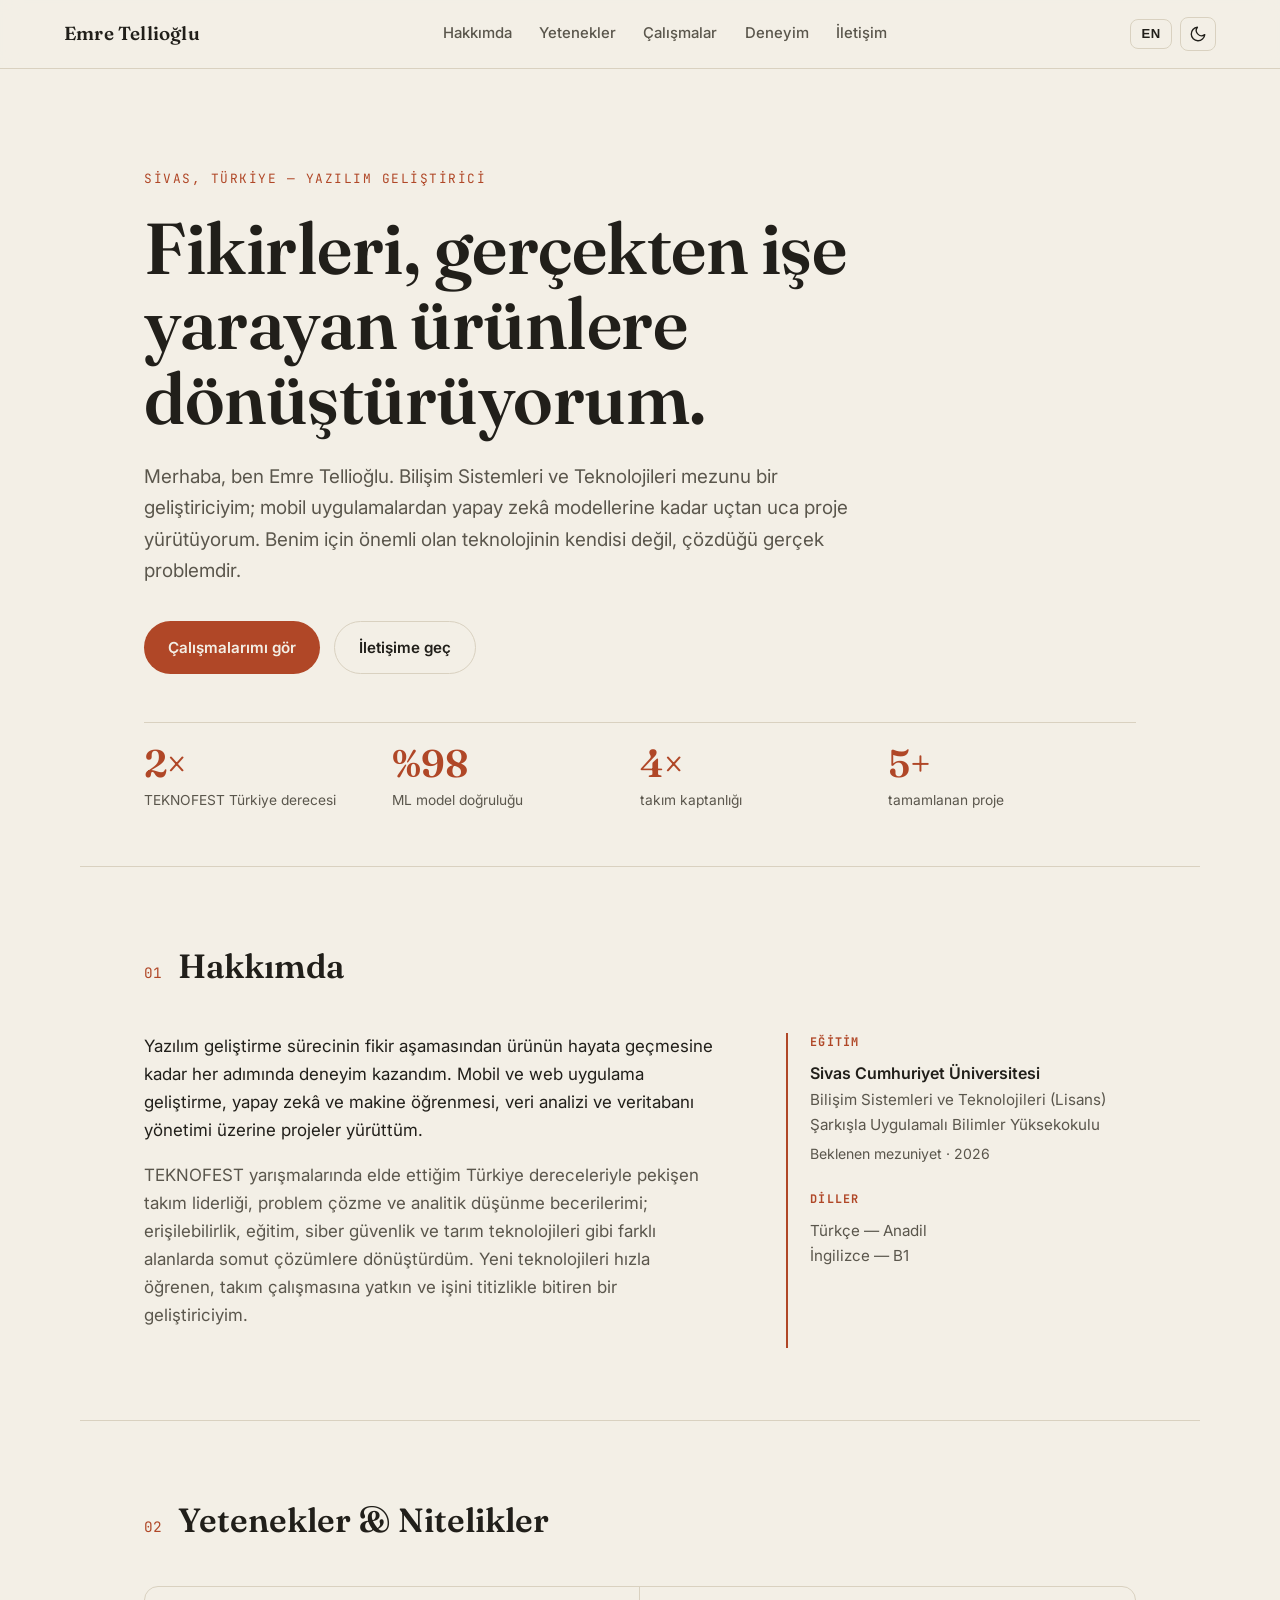
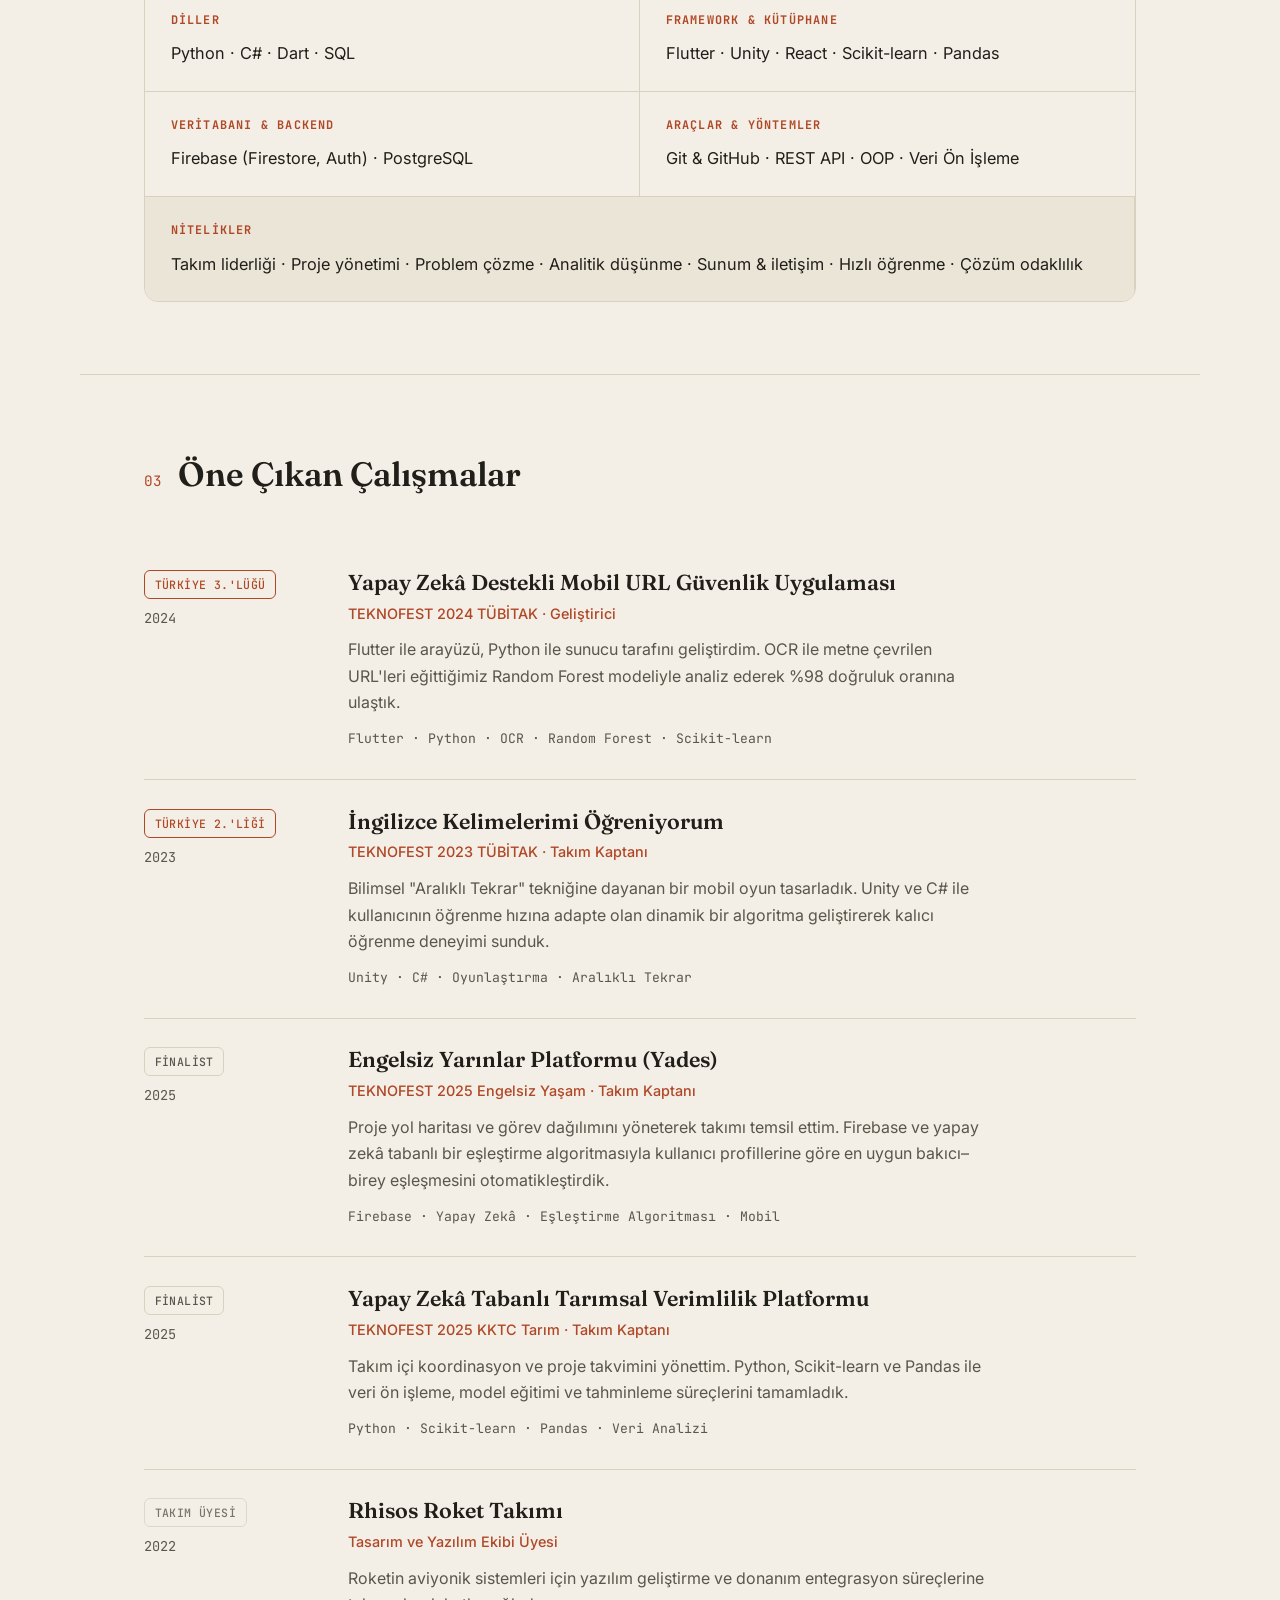
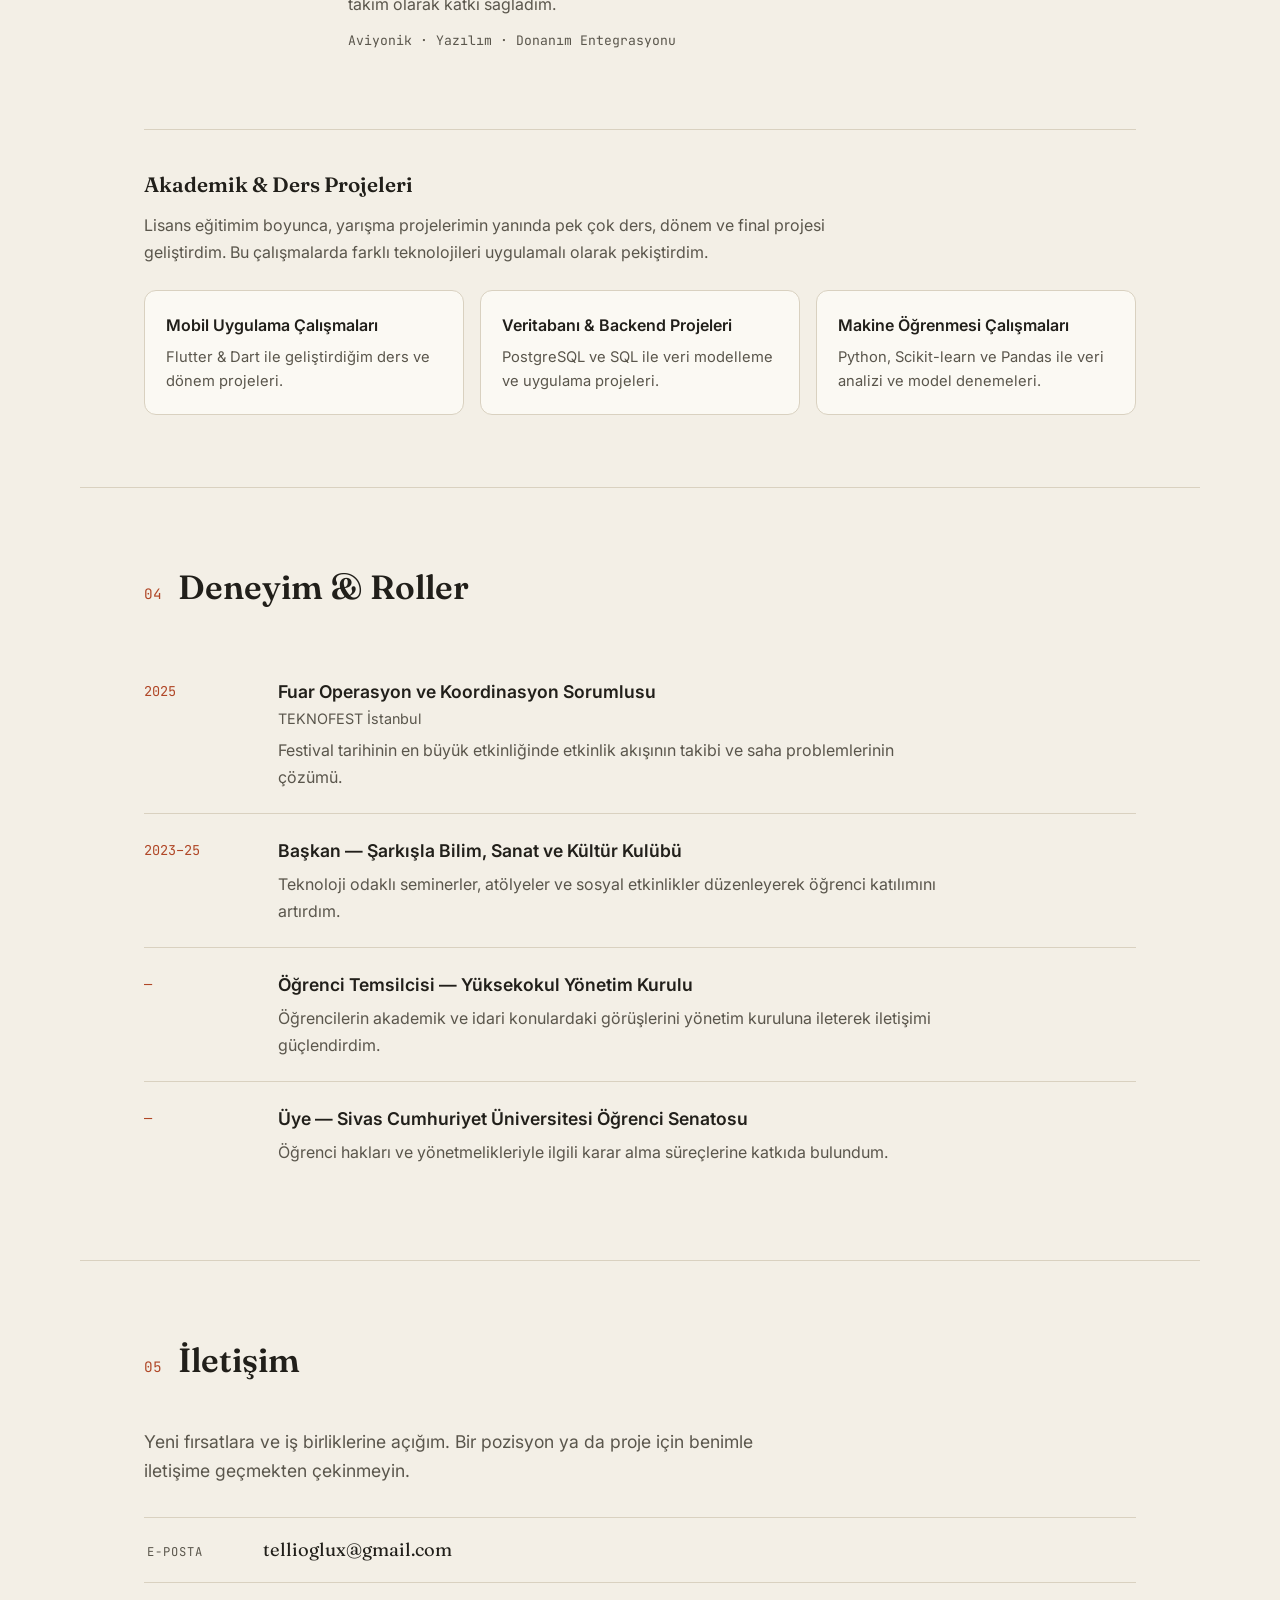
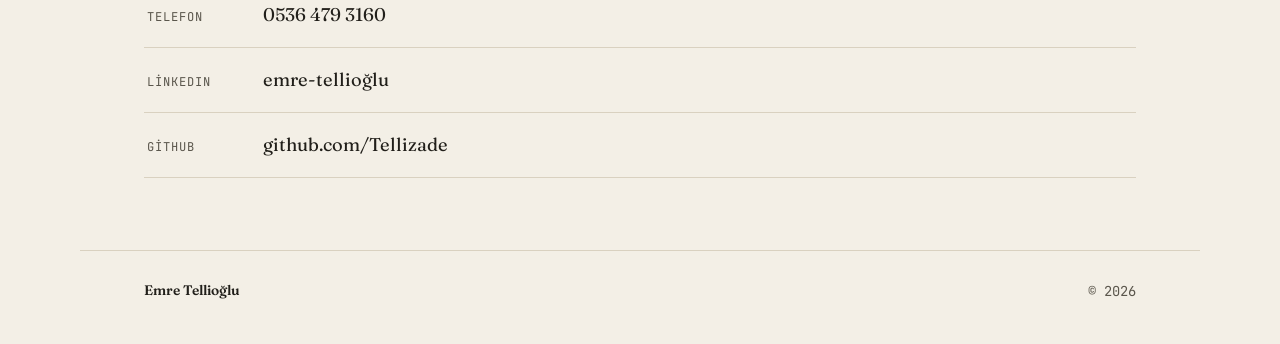
==== index.html @ cddaf6d6 "Redesign portfolio: editorial professional layout - New warm paper/ink palette with serif display ty" ====
<!DOCTYPE html>
<html lang="tr">
<head>
  <meta charset="UTF-8" />
  <meta name="viewport" content="width=device-width, initial-scale=1.0" />
  <title>Emre Tellioğlu — Yazılım Geliştirici</title>
  <meta name="description" content="Emre Tellioğlu — Bilişim Sistemleri ve Teknolojileri mezunu yazılım geliştirici. Mobil, yapay zekâ ve veri odaklı projeler. TEKNOFEST Türkiye dereceleri." />
  <meta name="author" content="Emre Tellioğlu" />

  <meta property="og:type" content="website" />
  <meta property="og:title" content="Emre Tellioğlu — Yazılım Geliştirici" />
  <meta property="og:description" content="Mobil, yapay zekâ ve veri odaklı projeler geliştiren bir yazılım geliştirici." />

  <link rel="preconnect" href="https://fonts.googleapis.com" />
  <link rel="preconnect" href="https://fonts.gstatic.com" crossorigin />
  <link href="https://fonts.googleapis.com/css2?family=Fraunces:opsz,wght@9..144,400;9..144,500;9..144,600;9..144,700&family=Inter:wght@400;500;600&family=JetBrains+Mono:wght@500&display=swap" rel="stylesheet" />
  <link rel="stylesheet" href="assets/css/style.css" />
  <link rel="icon" href="data:image/svg+xml,<svg xmlns='http://www.w3.org/2000/svg' viewBox='0 0 100 100'><rect width='100' height='100' rx='22' fill='%23b04727'/><text x='50' y='71' font-size='58' font-family='Georgia,serif' fill='%23f4f1ea' text-anchor='middle'>ET</text></svg>" />
</head>
<body>
  <header class="nav" id="top">
    <a href="#top" class="nav__mark">Emre&nbsp;Tellioğlu</a>
    <nav class="nav__links" id="navLinks">
      <a href="#about" data-i18n="nav_about">Hakkımda</a>
      <a href="#skills" data-i18n="nav_skills">Yetenekler</a>
      <a href="#work" data-i18n="nav_work">Çalışmalar</a>
      <a href="#path" data-i18n="nav_path">Deneyim</a>
      <a href="#contact" data-i18n="nav_contact">İletişim</a>
    </nav>
    <div class="nav__actions">
      <button id="langToggle" class="ghost-btn" aria-label="Switch language">EN</button>
      <button id="themeToggle" class="icon-btn" aria-label="Tema değiştir">
        <svg class="icon-moon" viewBox="0 0 24 24" width="18" height="18" fill="none" stroke="currentColor" stroke-width="1.8" stroke-linecap="round" stroke-linejoin="round"><path d="M21 12.8A9 9 0 1 1 11.2 3a7 7 0 0 0 9.8 9.8z"/></svg>
        <svg class="icon-sun" viewBox="0 0 24 24" width="18" height="18" fill="none" stroke="currentColor" stroke-width="1.8" stroke-linecap="round" stroke-linejoin="round"><circle cx="12" cy="12" r="4"/><path d="M12 2v2M12 20v2M4.9 4.9l1.4 1.4M17.7 17.7l1.4 1.4M2 12h2M20 12h2M4.9 19.1l1.4-1.4M17.7 6.3l1.4-1.4"/></svg>
      </button>
      <button id="menuToggle" class="icon-btn menu-toggle" aria-label="Menü">
        <svg viewBox="0 0 24 24" width="20" height="20" fill="none" stroke="currentColor" stroke-width="1.8" stroke-linecap="round"><path d="M3 6h18M3 12h18M3 18h18"/></svg>
      </button>
    </div>
  </header>

  <main>
    <!-- Hero -->
    <section class="hero">
      <p class="eyebrow" data-i18n="hero_eyebrow">Sivas, Türkiye — Yazılım Geliştirici</p>
      <h1 class="hero__headline" data-i18n="hero_headline">
        Fikirleri, gerçekten işe yarayan ürünlere dönüştürüyorum.
      </h1>
      <p class="hero__intro" data-i18n="hero_intro">
        Merhaba, ben Emre Tellioğlu. Bilişim Sistemleri ve Teknolojileri mezunu bir geliştiriciyim;
        mobil uygulamalardan yapay zekâ modellerine kadar uçtan uca proje yürütüyorum. Benim için
        önemli olan teknolojinin kendisi değil, çözdüğü gerçek problemdir.
      </p>
      <div class="hero__actions">
        <a href="#work" class="btn btn--solid" data-i18n="hero_cta_work">Çalışmalarımı gör</a>
        <a href="#contact" class="btn btn--line" data-i18n="hero_cta_contact">İletişime geç</a>
      </div>
      <dl class="facts">
        <div class="facts__item">
          <dt class="facts__num">2×</dt>
          <dd class="facts__label" data-i18n="fact_awards">TEKNOFEST Türkiye derecesi</dd>
        </div>
        <div class="facts__item">
          <dt class="facts__num">%98</dt>
          <dd class="facts__label" data-i18n="fact_acc">ML model doğruluğu</dd>
        </div>
        <div class="facts__item">
          <dt class="facts__num">4×</dt>
          <dd class="facts__label" data-i18n="fact_captain">takım kaptanlığı</dd>
        </div>
        <div class="facts__item">
          <dt class="facts__num">5+</dt>
          <dd class="facts__label" data-i18n="fact_projects">tamamlanan proje</dd>
        </div>
      </dl>
    </section>

    <!-- Hakkımda -->
    <section id="about" class="block">
      <div class="block__head">
        <span class="block__no">01</span>
        <h2 class="block__title" data-i18n="about_title">Hakkımda</h2>
      </div>
      <div class="about">
        <div class="about__lead">
          <p data-i18n="about_p1">
            Yazılım geliştirme sürecinin fikir aşamasından ürünün hayata geçmesine kadar her adımında
            deneyim kazandım. Mobil ve web uygulama geliştirme, yapay zekâ ve makine öğrenmesi, veri
            analizi ve veritabanı yönetimi üzerine projeler yürüttüm.
          </p>
          <p data-i18n="about_p2">
            TEKNOFEST yarışmalarında elde ettiğim Türkiye dereceleriyle pekişen takım liderliği,
            problem çözme ve analitik düşünme becerilerimi; erişilebilirlik, eğitim, siber güvenlik ve
            tarım teknolojileri gibi farklı alanlarda somut çözümlere dönüştürdüm. Yeni teknolojileri
            hızla öğrenen, takım çalışmasına yatkın ve işini titizlikle bitiren bir geliştiriciyim.
          </p>
        </div>
        <aside class="about__side">
          <h3 class="side__title" data-i18n="about_edu">Eğitim</h3>
          <p class="side__primary">Sivas Cumhuriyet Üniversitesi</p>
          <p class="side__sec" data-i18n="about_edu_dept">Bilişim Sistemleri ve Teknolojileri (Lisans)</p>
          <p class="side__sec">Şarkışla Uygulamalı Bilimler Yüksekokulu</p>
          <p class="side__meta"><span data-i18n="about_edu_grad">Beklenen mezuniyet</span> · 2026</p>
          <h3 class="side__title" data-i18n="about_lang">Diller</h3>
          <p class="side__sec"><span data-i18n="lang_tr">Türkçe</span> — <span class="muted" data-i18n="lang_tr_lvl">Anadil</span></p>
          <p class="side__sec"><span data-i18n="lang_en">İngilizce</span> — <span class="muted">B1</span></p>
        </aside>
      </div>
    </section>

    <!-- Yetenekler -->
    <section id="skills" class="block">
      <div class="block__head">
        <span class="block__no">02</span>
        <h2 class="block__title" data-i18n="skills_title">Yetenekler &amp; Nitelikler</h2>
      </div>
      <div class="skills">
        <div class="skills__col">
          <h3 class="skills__label" data-i18n="skills_lang">Diller</h3>
          <p class="skills__list">Python · C# · Dart · SQL</p>
        </div>
        <div class="skills__col">
          <h3 class="skills__label" data-i18n="skills_fw">Framework &amp; Kütüphane</h3>
          <p class="skills__list">Flutter · Unity · React · Scikit-learn · Pandas</p>
        </div>
        <div class="skills__col">
          <h3 class="skills__label" data-i18n="skills_db">Veritabanı &amp; Backend</h3>
          <p class="skills__list">Firebase (Firestore, Auth) · PostgreSQL</p>
        </div>
        <div class="skills__col">
          <h3 class="skills__label" data-i18n="skills_tools">Araçlar &amp; Yöntemler</h3>
          <p class="skills__list">Git &amp; GitHub · REST API · OOP · Veri Ön İşleme</p>
        </div>
        <div class="skills__col skills__col--wide">
          <h3 class="skills__label" data-i18n="skills_soft">Nitelikler</h3>
          <p class="skills__list" data-i18n="skills_soft_list">
            Takım liderliği · Proje yönetimi · Problem çözme · Analitik düşünme ·
            Sunum &amp; iletişim · Hızlı öğrenme · Çözüm odaklılık
          </p>
        </div>
      </div>
    </section>

    <!-- Öne çıkan çalışmalar -->
    <section id="work" class="block">
      <div class="block__head">
        <span class="block__no">03</span>
        <h2 class="block__title" data-i18n="work_title">Öne Çıkan Çalışmalar</h2>
      </div>

      <ol class="work">
        <li class="work__item">
          <div class="work__meta">
            <span class="work__award" data-i18n="award_3rd">Türkiye 3.'lüğü</span>
            <span class="work__year">2024</span>
          </div>
          <div class="work__body">
            <h3 class="work__title" data-i18n="w1_title">Yapay Zekâ Destekli Mobil URL Güvenlik Uygulaması</h3>
            <p class="work__role">TEKNOFEST 2024 TÜBİTAK · <span data-i18n="role_dev">Geliştirici</span></p>
            <p class="work__desc" data-i18n="w1_desc">
              Flutter ile arayüzü, Python ile sunucu tarafını geliştirdim. OCR ile metne çevrilen
              URL'leri eğittiğimiz Random Forest modeliyle analiz ederek %98 doğruluk oranına ulaştık.
            </p>
            <p class="work__stack">Flutter · Python · OCR · Random Forest · Scikit-learn</p>
          </div>
        </li>

        <li class="work__item">
          <div class="work__meta">
            <span class="work__award" data-i18n="award_2nd">Türkiye 2.'liği</span>
            <span class="work__year">2023</span>
          </div>
          <div class="work__body">
            <h3 class="work__title" data-i18n="w2_title">İngilizce Kelimelerimi Öğreniyorum</h3>
            <p class="work__role">TEKNOFEST 2023 TÜBİTAK · <span data-i18n="role_cap">Takım Kaptanı</span></p>
            <p class="work__desc" data-i18n="w2_desc">
              Bilimsel "Aralıklı Tekrar" tekniğine dayanan bir mobil oyun tasarladık. Unity ve C# ile
              kullanıcının öğrenme hızına adapte olan dinamik bir algoritma geliştirerek kalıcı öğrenme
              deneyimi sunduk.
            </p>
            <p class="work__stack">Unity · C# · Oyunlaştırma · Aralıklı Tekrar</p>
          </div>
        </li>

        <li class="work__item">
          <div class="work__meta">
            <span class="work__award work__award--alt" data-i18n="award_finalist">Finalist</span>
            <span class="work__year">2025</span>
          </div>
          <div class="work__body">
            <h3 class="work__title" data-i18n="w3_title">Engelsiz Yarınlar Platformu (Yades)</h3>
            <p class="work__role">TEKNOFEST 2025 Engelsiz Yaşam · <span data-i18n="role_cap2">Takım Kaptanı</span></p>
            <p class="work__desc" data-i18n="w3_desc">
              Proje yol haritası ve görev dağılımını yöneterek takımı temsil ettim. Firebase ve yapay
              zekâ tabanlı bir eşleştirme algoritmasıyla kullanıcı profillerine göre en uygun
              bakıcı–birey eşleşmesini otomatikleştirdik.
            </p>
            <p class="work__stack">Firebase · Yapay Zekâ · Eşleştirme Algoritması · Mobil</p>
          </div>
        </li>

        <li class="work__item">
          <div class="work__meta">
            <span class="work__award work__award--alt" data-i18n="award_finalist2">Finalist</span>
            <span class="work__year">2025</span>
          </div>
          <div class="work__body">
            <h3 class="work__title" data-i18n="w4_title">Yapay Zekâ Tabanlı Tarımsal Verimlilik Platformu</h3>
            <p class="work__role">TEKNOFEST 2025 KKTC Tarım · <span data-i18n="role_cap3">Takım Kaptanı</span></p>
            <p class="work__desc" data-i18n="w4_desc">
              Takım içi koordinasyon ve proje takvimini yönettim. Python, Scikit-learn ve Pandas ile
              veri ön işleme, model eğitimi ve tahminleme süreçlerini tamamladık.
            </p>
            <p class="work__stack">Python · Scikit-learn · Pandas · Veri Analizi</p>
          </div>
        </li>

        <li class="work__item">
          <div class="work__meta">
            <span class="work__award work__award--muted" data-i18n="award_team">Takım Üyesi</span>
            <span class="work__year">2022</span>
          </div>
          <div class="work__body">
            <h3 class="work__title" data-i18n="w5_title">Rhisos Roket Takımı</h3>
            <p class="work__role" data-i18n="w5_role">Tasarım ve Yazılım Ekibi Üyesi</p>
            <p class="work__desc" data-i18n="w5_desc">
              Roketin aviyonik sistemleri için yazılım geliştirme ve donanım entegrasyon süreçlerine
              takım olarak katkı sağladım.
            </p>
            <p class="work__stack" data-i18n="w5_stack">Aviyonik · Yazılım · Donanım Entegrasyonu</p>
          </div>
        </li>
      </ol>

      <!-- Akademik & ders projeleri -->
      <div class="more">
        <h3 class="more__title" data-i18n="more_title">Akademik &amp; Ders Projeleri</h3>
        <p class="more__intro" data-i18n="more_intro">
          Lisans eğitimim boyunca, yarışma projelerimin yanında pek çok ders, dönem ve final projesi
          geliştirdim. Bu çalışmalarda farklı teknolojileri uygulamalı olarak pekiştirdim.
        </p>
        <div class="more__grid">
          <article class="mini">
            <h4 class="mini__title" data-i18n="more1_title">Mobil Uygulama Çalışmaları</h4>
            <p class="mini__desc" data-i18n="more1_desc">Flutter &amp; Dart ile geliştirdiğim ders ve dönem projeleri.</p>
          </article>
          <article class="mini">
            <h4 class="mini__title" data-i18n="more2_title">Veritabanı &amp; Backend Projeleri</h4>
            <p class="mini__desc" data-i18n="more2_desc">PostgreSQL ve SQL ile veri modelleme ve uygulama projeleri.</p>
          </article>
          <article class="mini">
            <h4 class="mini__title" data-i18n="more3_title">Makine Öğrenmesi Çalışmaları</h4>
            <p class="mini__desc" data-i18n="more3_desc">Python, Scikit-learn ve Pandas ile veri analizi ve model denemeleri.</p>
          </article>
        </div>
      </div>
    </section>

    <!-- Deneyim & roller -->
    <section id="path" class="block">
      <div class="block__head">
        <span class="block__no">04</span>
        <h2 class="block__title" data-i18n="path_title">Deneyim &amp; Roller</h2>
      </div>
      <ul class="path">
        <li class="path__item">
          <span class="path__year">2025</span>
          <div class="path__body">
            <h3 class="path__role" data-i18n="p1_title">Fuar Operasyon ve Koordinasyon Sorumlusu</h3>
            <p class="path__org">TEKNOFEST İstanbul</p>
            <p class="path__desc" data-i18n="p1_desc">Festival tarihinin en büyük etkinliğinde etkinlik akışının takibi ve saha problemlerinin çözümü.</p>
          </div>
        </li>
        <li class="path__item">
          <span class="path__year">2023–25</span>
          <div class="path__body">
            <h3 class="path__role" data-i18n="p2_title">Başkan — Şarkışla Bilim, Sanat ve Kültür Kulübü</h3>
            <p class="path__desc" data-i18n="p2_desc">Teknoloji odaklı seminerler, atölyeler ve sosyal etkinlikler düzenleyerek öğrenci katılımını artırdım.</p>
          </div>
        </li>
        <li class="path__item">
          <span class="path__year">—</span>
          <div class="path__body">
            <h3 class="path__role" data-i18n="p3_title">Öğrenci Temsilcisi — Yüksekokul Yönetim Kurulu</h3>
            <p class="path__desc" data-i18n="p3_desc">Öğrencilerin akademik ve idari konulardaki görüşlerini yönetim kuruluna ileterek iletişimi güçlendirdim.</p>
          </div>
        </li>
        <li class="path__item">
          <span class="path__year">—</span>
          <div class="path__body">
            <h3 class="path__role" data-i18n="p4_title">Üye — Sivas Cumhuriyet Üniversitesi Öğrenci Senatosu</h3>
            <p class="path__desc" data-i18n="p4_desc">Öğrenci hakları ve yönetmelikleriyle ilgili karar alma süreçlerine katkıda bulundum.</p>
          </div>
        </li>
      </ul>
    </section>

    <!-- İletişim -->
    <section id="contact" class="block block--contact">
      <div class="block__head">
        <span class="block__no">05</span>
        <h2 class="block__title" data-i18n="contact_title">İletişim</h2>
      </div>
      <p class="contact__lead" data-i18n="contact_lead">
        Yeni fırsatlara ve iş birliklerine açığım. Bir pozisyon ya da proje için benimle iletişime
        geçmekten çekinmeyin.
      </p>
      <div class="contact__rows">
        <a class="contact__row" href="mailto:tellioglux@gmail.com">
          <span class="contact__key" data-i18n="contact_email">E-posta</span>
          <span class="contact__val">tellioglux@gmail.com</span>
        </a>
        <a class="contact__row" href="tel:+905364793160">
          <span class="contact__key" data-i18n="contact_phone">Telefon</span>
          <span class="contact__val">0536 479 3160</span>
        </a>
        <a class="contact__row" href="https://www.linkedin.com/in/emre-tellio%C4%9Flu-538312259/" target="_blank" rel="noopener">
          <span class="contact__key">LinkedIn</span>
          <span class="contact__val">emre-tellioğlu</span>
        </a>
        <a class="contact__row" href="https://github.com/Tellizade" target="_blank" rel="noopener">
          <span class="contact__key">GitHub</span>
          <span class="contact__val">github.com/Tellizade</span>
        </a>
      </div>
    </section>
  </main>

  <footer class="footer">
    <span class="footer__mark">Emre Tellioğlu</span>
    <span class="footer__year">© <span id="year"></span></span>
  </footer>

  <script src="assets/js/main.js"></script>
</body>
</html>
---- assets/css/style.css ----
/* =========================================================
   Emre Tellioğlu — editöryel portfolyo
   Açık (varsayılan) ve koyu tema, sıcak kâğıt paleti
   ========================================================= */

:root {
  --paper: #f3efe6;
  --paper-2: #ebe5d8;
  --surface: #fbf9f3;
  --ink: #211f1a;
  --ink-soft: #5a564c;
  --line: #d9d1c0;
  --accent: #b04727;
  --accent-ink: #8f3a20;
  --max: 1120px;
  --gut: clamp(1.4rem, 5vw, 4rem);
  --serif: "Fraunces", Georgia, "Times New Roman", serif;
  --sans: "Inter", system-ui, -apple-system, sans-serif;
  --mono: "JetBrains Mono", ui-monospace, monospace;
}

[data-theme="dark"] {
  --paper: #16140f;
  --paper-2: #1c1a14;
  --surface: #1f1c15;
  --ink: #ece6d8;
  --ink-soft: #a39b88;
  --line: #34302455;
  --line: #353026;
  --accent: #e08a5b;
  --accent-ink: #ed9a6c;
}

* { margin: 0; padding: 0; box-sizing: border-box; }

html { scroll-behavior: smooth; }

body {
  font-family: var(--sans);
  background: var(--paper);
  color: var(--ink);
  line-height: 1.65;
  -webkit-font-smoothing: antialiased;
  transition: background .35s ease, color .35s ease;
}

a { color: inherit; text-decoration: none; }

::selection { background: var(--accent); color: var(--paper); }

/* ---------- Navigasyon ---------- */
.nav {
  position: sticky;
  top: 0;
  z-index: 50;
  display: flex;
  align-items: center;
  justify-content: space-between;
  gap: 1rem;
  padding: 1.05rem var(--gut);
  background: color-mix(in srgb, var(--paper) 86%, transparent);
  backdrop-filter: blur(10px);
  border-bottom: 1px solid var(--line);
}
.nav__mark {
  font-family: var(--serif);
  font-weight: 600;
  font-size: 1.18rem;
  letter-spacing: .2px;
}
.nav__links { display: flex; gap: 1.7rem; font-size: .93rem; font-weight: 500; }
.nav__links a { color: var(--ink-soft); position: relative; padding-bottom: 2px; transition: color .2s; }
.nav__links a::after {
  content: ""; position: absolute; left: 0; bottom: 0; height: 1px; width: 0;
  background: var(--accent); transition: width .25s ease;
}
.nav__links a:hover { color: var(--ink); }
.nav__links a:hover::after { width: 100%; }

.nav__actions { display: flex; align-items: center; gap: .5rem; }
.ghost-btn, .icon-btn {
  display: inline-flex; align-items: center; justify-content: center;
  background: transparent; color: var(--ink);
  border: 1px solid var(--line); border-radius: 8px; cursor: pointer;
  transition: border-color .2s, color .2s, background .2s;
}
.ghost-btn { padding: .4rem .65rem; font-size: .82rem; font-weight: 600; letter-spacing: .5px; }
.icon-btn { width: 36px; height: 34px; }
.ghost-btn:hover, .icon-btn:hover { border-color: var(--accent); color: var(--accent); }

.icon-sun { display: none; }
[data-theme="dark"] .icon-moon { display: none; }
[data-theme="dark"] .icon-sun { display: block; }

.menu-toggle { display: none; }

/* ---------- Hero ---------- */
.hero {
  max-width: var(--max);
  margin: 0 auto;
  padding: clamp(3.5rem, 11vh, 7.5rem) var(--gut) clamp(2.5rem, 6vh, 4.5rem);
}
.eyebrow {
  font-family: var(--mono);
  font-size: .8rem;
  letter-spacing: 1.5px;
  text-transform: uppercase;
  color: var(--accent);
  margin-bottom: 1.4rem;
}
.hero__headline {
  font-family: var(--serif);
  font-weight: 600;
  font-size: clamp(2.2rem, 6.2vw, 4.5rem);
  line-height: 1.04;
  letter-spacing: -.5px;
  max-width: 16ch;
  margin-bottom: 1.6rem;
}
.hero__intro {
  font-size: clamp(1.02rem, 1.6vw, 1.18rem);
  color: var(--ink-soft);
  max-width: 60ch;
}
.hero__actions { display: flex; flex-wrap: wrap; gap: .9rem; margin: 2.2rem 0 3rem; }

.btn {
  display: inline-flex; align-items: center;
  padding: .8rem 1.5rem; border-radius: 999px;
  font-weight: 600; font-size: .95rem; transition: transform .18s, background .2s, color .2s, border-color .2s;
}
.btn--solid { background: var(--accent); color: var(--paper); }
.btn--solid:hover { transform: translateY(-2px); background: var(--accent-ink); }
.btn--line { border: 1px solid var(--line); color: var(--ink); }
.btn--line:hover { border-color: var(--accent); color: var(--accent); transform: translateY(-2px); }

.facts {
  display: grid;
  grid-template-columns: repeat(4, 1fr);
  border-top: 1px solid var(--line);
}
.facts__item { padding: 1.3rem 1.2rem 0 0; }
.facts__num {
  font-family: var(--serif);
  font-size: clamp(1.7rem, 3.4vw, 2.4rem);
  font-weight: 600;
  color: var(--accent);
  line-height: 1;
}
.facts__label { color: var(--ink-soft); font-size: .86rem; margin-top: .45rem; }

/* ---------- Blok düzeni ---------- */
.block {
  max-width: var(--max);
  margin: 0 auto;
  padding: clamp(3rem, 8vh, 5.5rem) var(--gut);
  border-top: 1px solid var(--line);
}
.block__head { display: flex; align-items: baseline; gap: 1rem; margin-bottom: 2.4rem; }
.block__no { font-family: var(--mono); color: var(--accent); font-size: .9rem; }
.block__title { font-family: var(--serif); font-weight: 600; font-size: clamp(1.5rem, 3.5vw, 2.1rem); }

.muted { color: var(--ink-soft); }

/* ---------- Hakkımda ---------- */
.about { display: grid; grid-template-columns: 1.65fr 1fr; gap: clamp(1.5rem, 5vw, 4rem); }
.about__lead p { font-size: 1.06rem; color: var(--ink-soft); margin-bottom: 1.1rem; }
.about__lead p:first-child { color: var(--ink); }
.about__side {
  border-left: 2px solid var(--accent);
  padding-left: 1.4rem;
}
.side__title {
  font-family: var(--mono); text-transform: uppercase; letter-spacing: 1.2px;
  font-size: .74rem; color: var(--accent); margin: 0 0 .5rem;
}
.side__title:not(:first-child) { margin-top: 1.6rem; }
.side__primary { font-weight: 600; }
.side__sec { color: var(--ink-soft); font-size: .95rem; }
.side__meta { color: var(--ink-soft); font-size: .88rem; margin-top: .3rem; }

/* ---------- Yetenekler ---------- */
.skills {
  display: grid;
  grid-template-columns: repeat(2, 1fr);
  gap: 0;
  border: 1px solid var(--line);
  border-radius: 14px;
  overflow: hidden;
}
.skills__col { padding: 1.5rem 1.6rem; border-bottom: 1px solid var(--line); }
.skills__col:nth-child(odd) { border-right: 1px solid var(--line); }
.skills__col--wide { grid-column: 1 / -1; border-bottom: none; border-right: none; background: var(--paper-2); }
.skills__label {
  font-family: var(--mono); text-transform: uppercase; letter-spacing: 1.2px;
  font-size: .74rem; color: var(--accent); margin-bottom: .6rem;
}
.skills__list { font-size: 1.02rem; color: var(--ink); }

/* ---------- Öne çıkan çalışmalar ---------- */
.work { list-style: none; }
.work__item {
  display: grid;
  grid-template-columns: 180px 1fr;
  gap: 1.5rem;
  padding: 1.8rem 0;
  border-top: 1px solid var(--line);
}
.work__item:first-child { border-top: none; }
.work__meta { display: flex; flex-direction: column; gap: .5rem; }
.work__award {
  align-self: start;
  font-family: var(--mono); font-size: .72rem; font-weight: 500;
  letter-spacing: .4px; text-transform: uppercase;
  color: var(--accent); border: 1px solid var(--accent);
  padding: .25rem .6rem; border-radius: 6px;
}
.work__award--alt { color: var(--ink-soft); border-color: var(--line); }
.work__award--muted { color: var(--ink-soft); border-color: var(--line); opacity: .8; }
.work__year { font-family: var(--mono); color: var(--ink-soft); font-size: .85rem; }
.work__title { font-family: var(--serif); font-weight: 600; font-size: 1.35rem; line-height: 1.2; }
.work__role { color: var(--accent); font-size: .9rem; font-weight: 500; margin: .35rem 0 .7rem; }
.work__desc { color: var(--ink-soft); max-width: 64ch; }
.work__stack { font-family: var(--mono); font-size: .82rem; color: var(--ink-soft); margin-top: .8rem; }

/* Akademik & ders projeleri */
.more { margin-top: 3rem; padding-top: 2.4rem; border-top: 1px solid var(--line); }
.more__title { font-family: var(--serif); font-weight: 600; font-size: 1.3rem; margin-bottom: .6rem; }
.more__intro { color: var(--ink-soft); max-width: 70ch; margin-bottom: 1.6rem; }
.more__grid { display: grid; grid-template-columns: repeat(3, 1fr); gap: 1rem; }
.mini { background: var(--surface); border: 1px solid var(--line); border-radius: 12px; padding: 1.3rem; transition: border-color .2s, transform .2s; }
.mini:hover { border-color: var(--accent); transform: translateY(-3px); }
.mini__title { font-weight: 600; margin-bottom: .4rem; }
.mini__desc { color: var(--ink-soft); font-size: .92rem; }

/* ---------- Deneyim ---------- */
.path { list-style: none; }
.path__item {
  display: grid;
  grid-template-columns: 110px 1fr;
  gap: 1.5rem;
  padding: 1.4rem 0;
  border-top: 1px solid var(--line);
}
.path__item:first-child { border-top: none; }
.path__year { font-family: var(--mono); color: var(--accent); font-size: .85rem; padding-top: .2rem; }
.path__role { font-size: 1.1rem; font-weight: 600; }
.path__org { color: var(--ink-soft); font-size: .9rem; margin-top: .1rem; }
.path__desc { color: var(--ink-soft); margin-top: .4rem; max-width: 66ch; }

/* ---------- İletişim ---------- */
.block--contact { padding-bottom: clamp(3rem, 8vh, 5rem); }
.contact__lead { font-size: 1.1rem; color: var(--ink-soft); max-width: 56ch; margin-bottom: 2rem; }
.contact__rows { border-top: 1px solid var(--line); }
.contact__row {
  display: flex; align-items: baseline; gap: 1.5rem;
  padding: 1.05rem .2rem;
  border-bottom: 1px solid var(--line);
  transition: padding-left .25s ease, color .2s;
}
.contact__row:hover { padding-left: 1rem; color: var(--accent); }
.contact__key {
  font-family: var(--mono); text-transform: uppercase; letter-spacing: 1px;
  font-size: .76rem; color: var(--ink-soft); width: 92px; flex-shrink: 0;
}
.contact__row:hover .contact__key { color: var(--accent); }
.contact__val { font-family: var(--serif); font-size: 1.15rem; }

/* ---------- Footer ---------- */
.footer {
  max-width: var(--max);
  margin: 0 auto;
  padding: 1.8rem var(--gut) 2.6rem;
  border-top: 1px solid var(--line);
  display: flex; justify-content: space-between; align-items: center;
  color: var(--ink-soft); font-size: .86rem;
}
.footer__mark { font-family: var(--serif); font-weight: 600; color: var(--ink); }
.footer__year { font-family: var(--mono); }

/* ---------- Responsive ---------- */
@media (max-width: 820px) {
  .nav__links {
    position: fixed; top: 58px; right: var(--gut); left: var(--gut);
    flex-direction: column; gap: 1rem;
    background: var(--surface); border: 1px solid var(--line);
    border-radius: 14px; padding: 1.3rem 1.5rem;
    opacity: 0; pointer-events: none; transform: translateY(-8px);
    transition: opacity .2s, transform .2s;
  }
  .nav__links.open { opacity: 1; pointer-events: auto; transform: none; }
  .menu-toggle { display: inline-flex; }
  .about { grid-template-columns: 1fr; }
  .about__side { border-left: none; border-top: 2px solid var(--accent); padding-left: 0; padding-top: 1.4rem; }
  .skills { grid-template-columns: 1fr; }
  .skills__col:nth-child(odd) { border-right: none; }
  .more__grid { grid-template-columns: 1fr; }
  .work__item { grid-template-columns: 1fr; gap: .8rem; }
  .work__meta { flex-direction: row; align-items: center; gap: .8rem; }
}

@media (max-width: 520px) {
  .facts { grid-template-columns: 1fr 1fr; }
  .facts__item { padding: 1.1rem .8rem 0 0; }
  .path__item { grid-template-columns: 1fr; gap: .3rem; }
  .hero__actions .btn { flex: 1; justify-content: center; }
}

/* ---------- Hareket ---------- */
.reveal { opacity: 0; transform: translateY(18px); transition: opacity .6s ease, transform .6s ease; }
.reveal.in { opacity: 1; transform: none; }

@media (prefers-reduced-motion: reduce) {
  * { scroll-behavior: auto !important; transition: none !important; animation: none !important; }
  .reveal { opacity: 1; transform: none; }
}
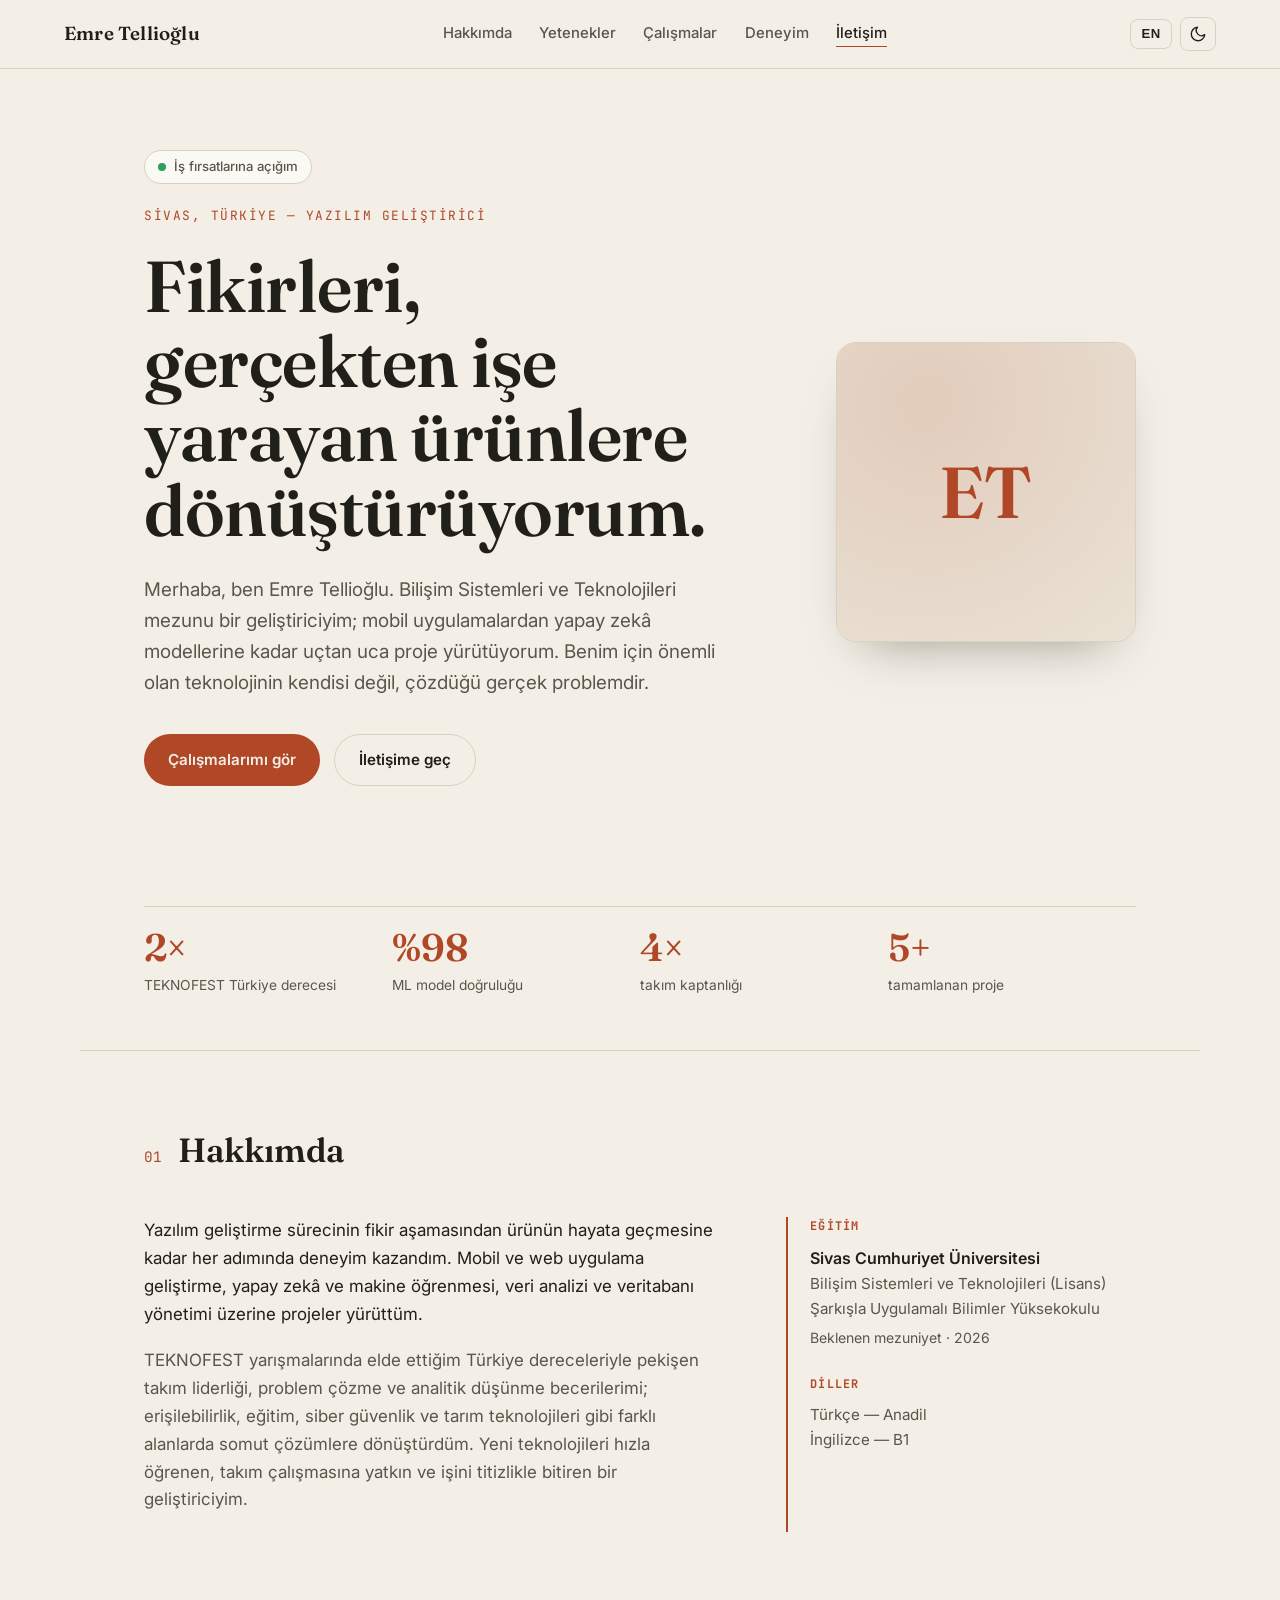
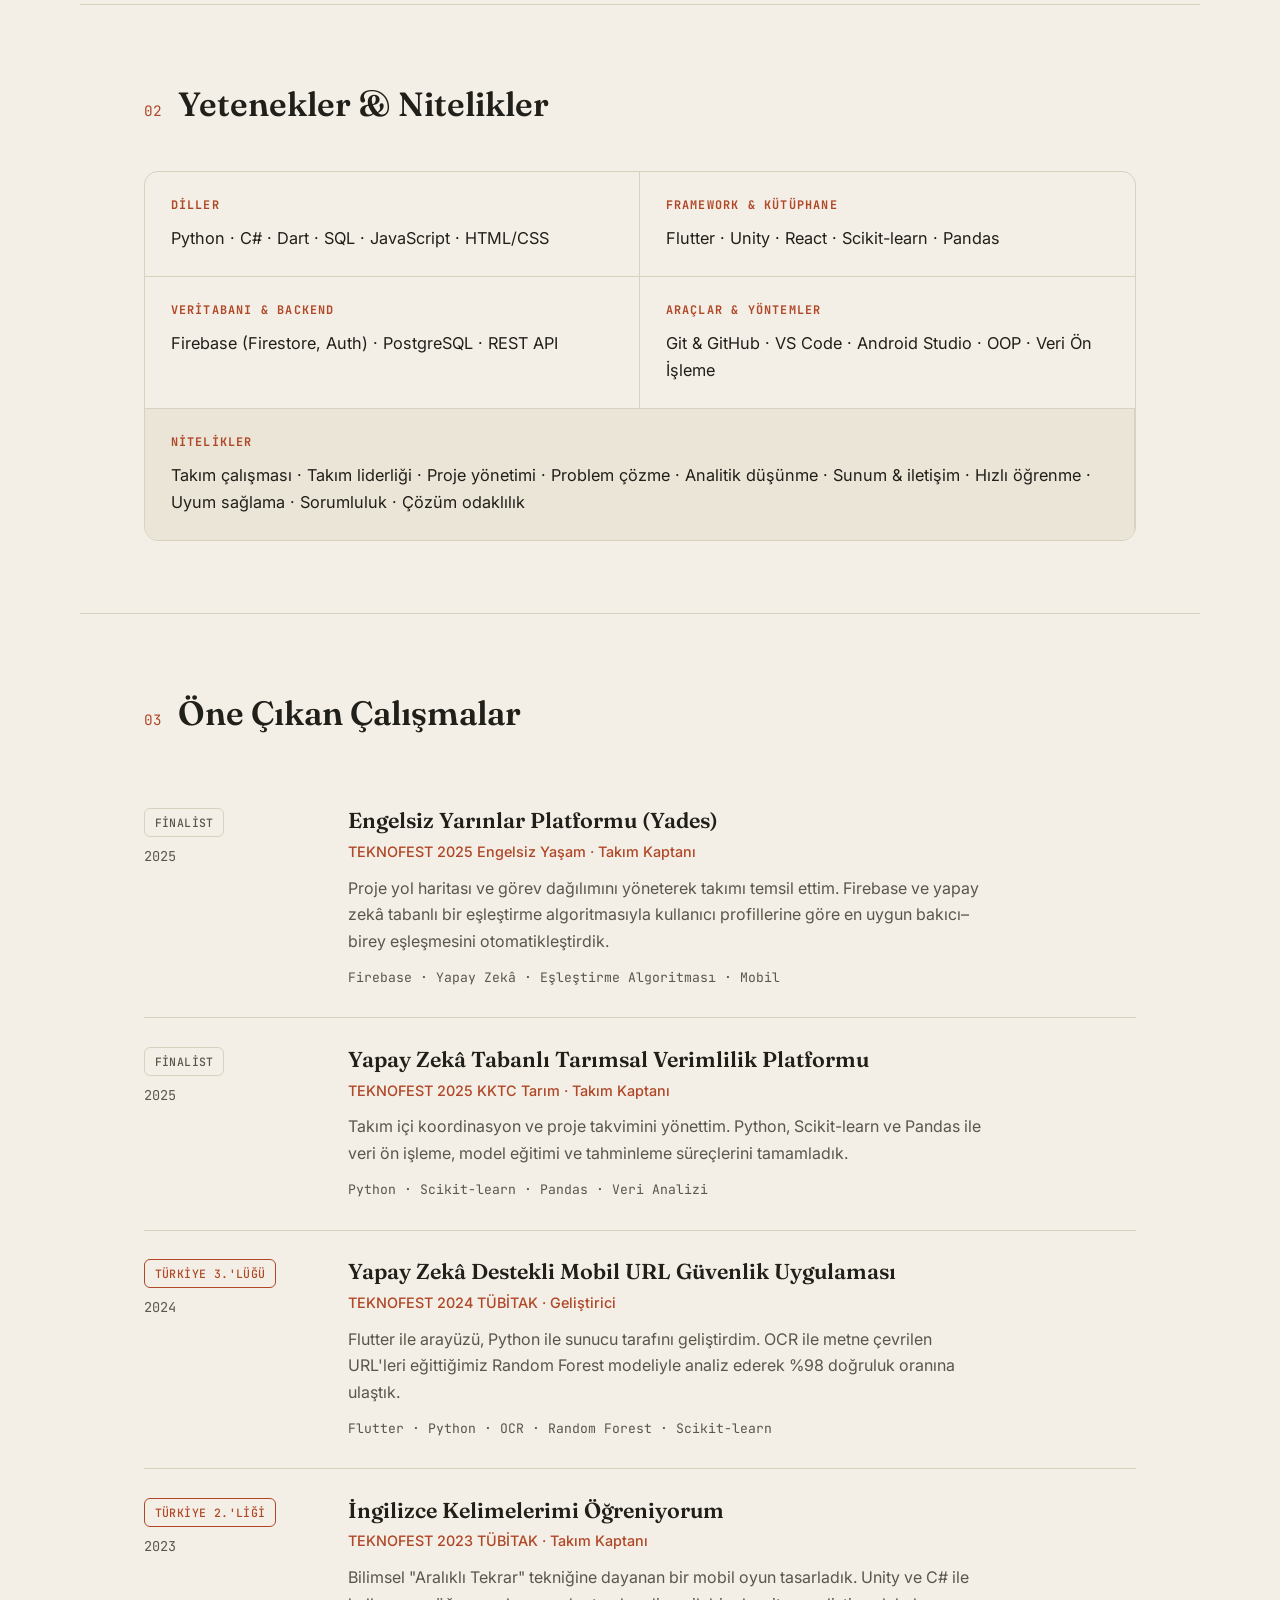
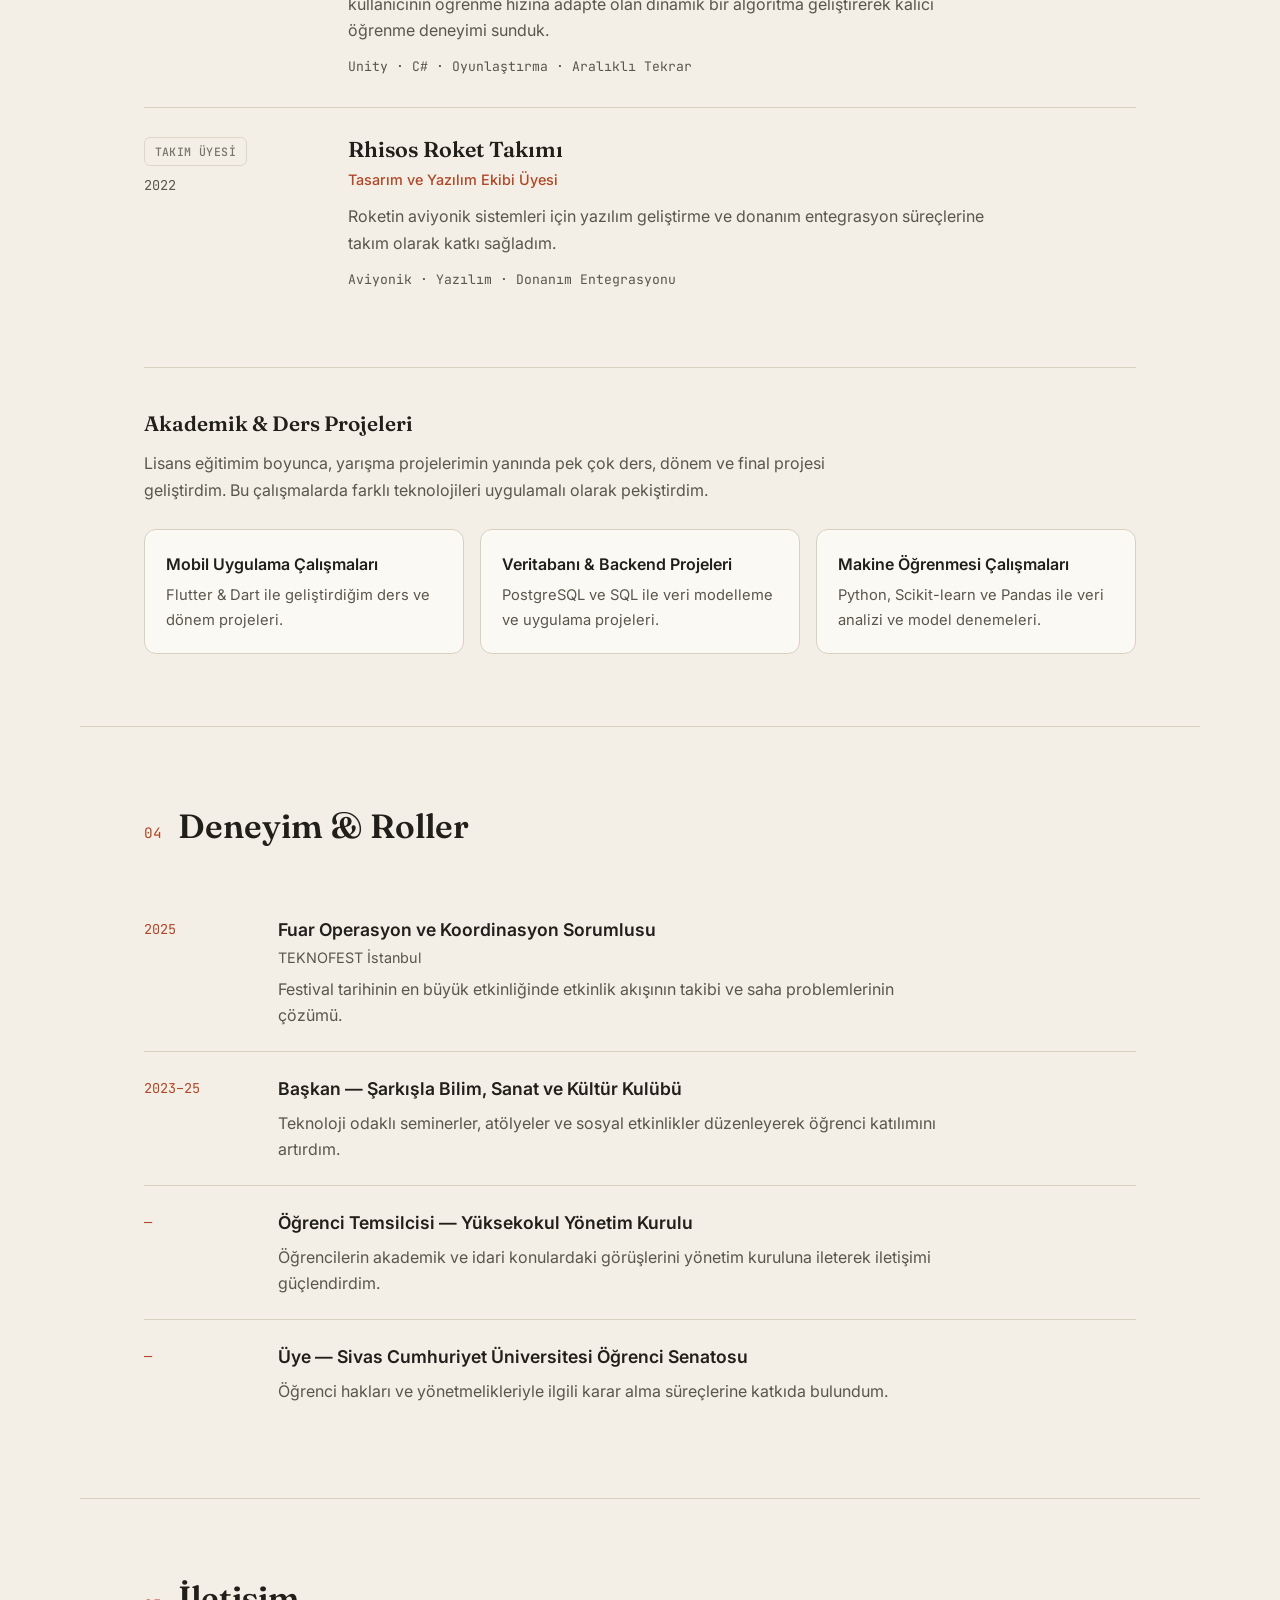
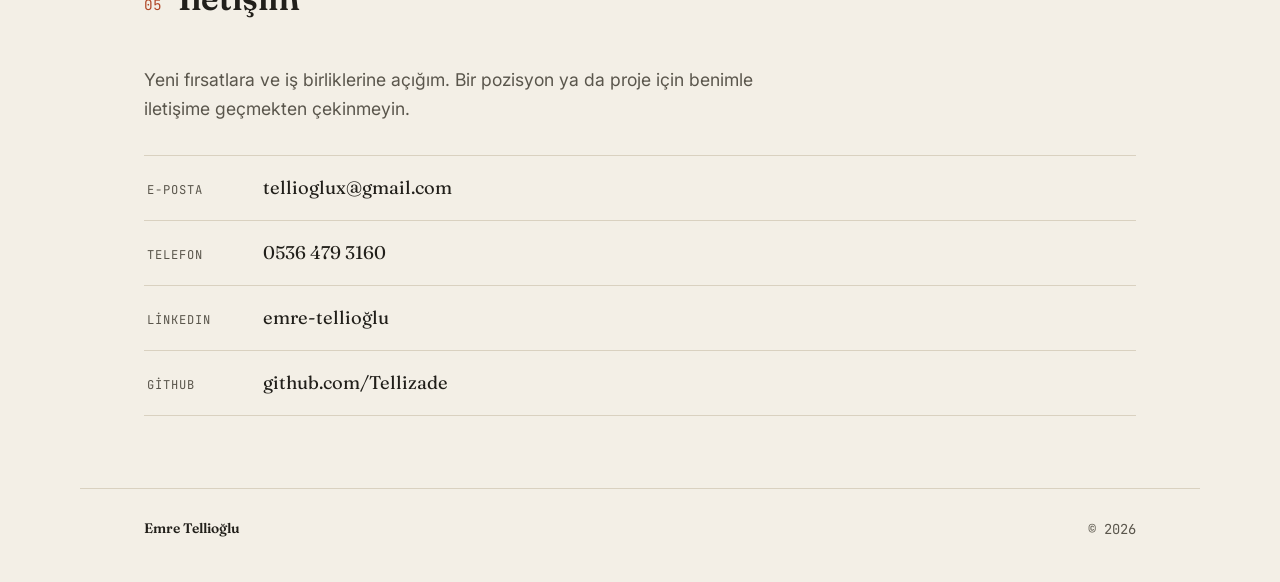
==== commit 3f6cc1f0: "Modernize portfolio: photo, chronological work, more skills, UI polish - Add hero profile photo area" ====
--- a/index.html
+++ b/index.html
@@ -18,6 +18,8 @@
   <link rel="icon" href="data:image/svg+xml,<svg xmlns='http://www.w3.org/2000/svg' viewBox='0 0 100 100'><rect width='100' height='100' rx='22' fill='%23b04727'/><text x='50' y='71' font-size='58' font-family='Georgia,serif' fill='%23f4f1ea' text-anchor='middle'>ET</text></svg>" />
 </head>
 <body>
+  <div class="progress" id="progress" aria-hidden="true"></div>
+
   <header class="nav" id="top">
     <a href="#top" class="nav__mark">Emre&nbsp;Tellioğlu</a>
     <nav class="nav__links" id="navLinks">
@@ -42,19 +44,30 @@
   <main>
     <!-- Hero -->
     <section class="hero">
-      <p class="eyebrow" data-i18n="hero_eyebrow">Sivas, Türkiye — Yazılım Geliştirici</p>
-      <h1 class="hero__headline" data-i18n="hero_headline">
-        Fikirleri, gerçekten işe yarayan ürünlere dönüştürüyorum.
-      </h1>
-      <p class="hero__intro" data-i18n="hero_intro">
-        Merhaba, ben Emre Tellioğlu. Bilişim Sistemleri ve Teknolojileri mezunu bir geliştiriciyim;
-        mobil uygulamalardan yapay zekâ modellerine kadar uçtan uca proje yürütüyorum. Benim için
-        önemli olan teknolojinin kendisi değil, çözdüğü gerçek problemdir.
-      </p>
-      <div class="hero__actions">
-        <a href="#work" class="btn btn--solid" data-i18n="hero_cta_work">Çalışmalarımı gör</a>
-        <a href="#contact" class="btn btn--line" data-i18n="hero_cta_contact">İletişime geç</a>
-      </div>
+      <div class="hero__text">
+        <p class="status">
+          <span class="status__dot"></span>
+          <span data-i18n="hero_status">İş fırsatlarına açığım</span>
+        </p>
+        <p class="eyebrow" data-i18n="hero_eyebrow">Sivas, Türkiye — Yazılım Geliştirici</p>
+        <h1 class="hero__headline" data-i18n="hero_headline">
+          Fikirleri, gerçekten işe yarayan ürünlere dönüştürüyorum.
+        </h1>
+        <p class="hero__intro" data-i18n="hero_intro">
+          Merhaba, ben Emre Tellioğlu. Bilişim Sistemleri ve Teknolojileri mezunu bir geliştiriciyim;
+          mobil uygulamalardan yapay zekâ modellerine kadar uçtan uca proje yürütüyorum. Benim için
+          önemli olan teknolojinin kendisi değil, çözdüğü gerçek problemdir.
+        </p>
+        <div class="hero__actions">
+          <a href="#work" class="btn btn--solid" data-i18n="hero_cta_work">Çalışmalarımı gör</a>
+          <a href="#contact" class="btn btn--line" data-i18n="hero_cta_contact">İletişime geç</a>
+        </div>
+      </div>
+      <figure class="hero__photo">
+        <img src="assets/img/emre.jpg" alt="Emre Tellioğlu" id="avatarImg"
+             onerror="this.style.display='none';document.getElementById('avatarFallback').style.display='flex';" />
+        <div class="avatar-fallback" id="avatarFallback">ET</div>
+      </figure>
       <dl class="facts">
         <div class="facts__item">
           <dt class="facts__num">2×</dt>
@@ -117,7 +130,7 @@
       <div class="skills">
         <div class="skills__col">
           <h3 class="skills__label" data-i18n="skills_lang">Diller</h3>
-          <p class="skills__list">Python · C# · Dart · SQL</p>
+          <p class="skills__list">Python · C# · Dart · SQL · JavaScript · HTML/CSS</p>
         </div>
         <div class="skills__col">
           <h3 class="skills__label" data-i18n="skills_fw">Framework &amp; Kütüphane</h3>
@@ -125,17 +138,17 @@
         </div>
         <div class="skills__col">
           <h3 class="skills__label" data-i18n="skills_db">Veritabanı &amp; Backend</h3>
-          <p class="skills__list">Firebase (Firestore, Auth) · PostgreSQL</p>
+          <p class="skills__list">Firebase (Firestore, Auth) · PostgreSQL · REST API</p>
         </div>
         <div class="skills__col">
           <h3 class="skills__label" data-i18n="skills_tools">Araçlar &amp; Yöntemler</h3>
-          <p class="skills__list">Git &amp; GitHub · REST API · OOP · Veri Ön İşleme</p>
+          <p class="skills__list">Git &amp; GitHub · VS Code · Android Studio · OOP · Veri Ön İşleme</p>
         </div>
         <div class="skills__col skills__col--wide">
           <h3 class="skills__label" data-i18n="skills_soft">Nitelikler</h3>
           <p class="skills__list" data-i18n="skills_soft_list">
-            Takım liderliği · Proje yönetimi · Problem çözme · Analitik düşünme ·
-            Sunum &amp; iletişim · Hızlı öğrenme · Çözüm odaklılık
+            Takım çalışması · Takım liderliği · Proje yönetimi · Problem çözme · Analitik düşünme ·
+            Sunum &amp; iletişim · Hızlı öğrenme · Uyum sağlama · Sorumluluk · Çözüm odaklılık
           </p>
         </div>
       </div>
@@ -149,6 +162,39 @@
       </div>
 
       <ol class="work">
+        <li class="work__item">
+          <div class="work__meta">
+            <span class="work__award work__award--alt" data-i18n="award_finalist">Finalist</span>
+            <span class="work__year">2025</span>
+          </div>
+          <div class="work__body">
+            <h3 class="work__title" data-i18n="w3_title">Engelsiz Yarınlar Platformu (Yades)</h3>
+            <p class="work__role">TEKNOFEST 2025 Engelsiz Yaşam · <span data-i18n="role_cap2">Takım Kaptanı</span></p>
+            <p class="work__desc" data-i18n="w3_desc">
+              Proje yol haritası ve görev dağılımını yöneterek takımı temsil ettim. Firebase ve yapay
+              zekâ tabanlı bir eşleştirme algoritmasıyla kullanıcı profillerine göre en uygun
+              bakıcı–birey eşleşmesini otomatikleştirdik.
+            </p>
+            <p class="work__stack">Firebase · Yapay Zekâ · Eşleştirme Algoritması · Mobil</p>
+          </div>
+        </li>
+
+        <li class="work__item">
+          <div class="work__meta">
+            <span class="work__award work__award--alt" data-i18n="award_finalist2">Finalist</span>
+            <span class="work__year">2025</span>
+          </div>
+          <div class="work__body">
+            <h3 class="work__title" data-i18n="w4_title">Yapay Zekâ Tabanlı Tarımsal Verimlilik Platformu</h3>
+            <p class="work__role">TEKNOFEST 2025 KKTC Tarım · <span data-i18n="role_cap3">Takım Kaptanı</span></p>
+            <p class="work__desc" data-i18n="w4_desc">
+              Takım içi koordinasyon ve proje takvimini yönettim. Python, Scikit-learn ve Pandas ile
+              veri ön işleme, model eğitimi ve tahminleme süreçlerini tamamladık.
+            </p>
+            <p class="work__stack">Python · Scikit-learn · Pandas · Veri Analizi</p>
+          </div>
+        </li>
+
         <li class="work__item">
           <div class="work__meta">
             <span class="work__award" data-i18n="award_3rd">Türkiye 3.'lüğü</span>
@@ -179,39 +225,6 @@
               deneyimi sunduk.
             </p>
             <p class="work__stack">Unity · C# · Oyunlaştırma · Aralıklı Tekrar</p>
-          </div>
-        </li>
-
-        <li class="work__item">
-          <div class="work__meta">
-            <span class="work__award work__award--alt" data-i18n="award_finalist">Finalist</span>
-            <span class="work__year">2025</span>
-          </div>
-          <div class="work__body">
-            <h3 class="work__title" data-i18n="w3_title">Engelsiz Yarınlar Platformu (Yades)</h3>
-            <p class="work__role">TEKNOFEST 2025 Engelsiz Yaşam · <span data-i18n="role_cap2">Takım Kaptanı</span></p>
-            <p class="work__desc" data-i18n="w3_desc">
-              Proje yol haritası ve görev dağılımını yöneterek takımı temsil ettim. Firebase ve yapay
-              zekâ tabanlı bir eşleştirme algoritmasıyla kullanıcı profillerine göre en uygun
-              bakıcı–birey eşleşmesini otomatikleştirdik.
-            </p>
-            <p class="work__stack">Firebase · Yapay Zekâ · Eşleştirme Algoritması · Mobil</p>
-          </div>
-        </li>
-
-        <li class="work__item">
-          <div class="work__meta">
-            <span class="work__award work__award--alt" data-i18n="award_finalist2">Finalist</span>
-            <span class="work__year">2025</span>
-          </div>
-          <div class="work__body">
-            <h3 class="work__title" data-i18n="w4_title">Yapay Zekâ Tabanlı Tarımsal Verimlilik Platformu</h3>
-            <p class="work__role">TEKNOFEST 2025 KKTC Tarım · <span data-i18n="role_cap3">Takım Kaptanı</span></p>
-            <p class="work__desc" data-i18n="w4_desc">
-              Takım içi koordinasyon ve proje takvimini yönettim. Python, Scikit-learn ve Pandas ile
-              veri ön işleme, model eğitimi ve tahminleme süreçlerini tamamladık.
-            </p>
-            <p class="work__stack">Python · Scikit-learn · Pandas · Veri Analizi</p>
           </div>
         </li>
 
--- a/assets/css/style.css
+++ b/assets/css/style.css
@@ -35,6 +35,13 @@
 
 html { scroll-behavior: smooth; }
 
+/* Kaydırma ilerleme çubuğu */
+.progress {
+  position: fixed; top: 0; left: 0; right: 0; height: 3px; z-index: 100;
+  background: var(--accent);
+  transform: scaleX(0); transform-origin: 0 50%;
+}
+
 body {
   font-family: var(--sans);
   background: var(--paper);
@@ -76,6 +83,8 @@
 }
 .nav__links a:hover { color: var(--ink); }
 .nav__links a:hover::after { width: 100%; }
+.nav__links a.active { color: var(--ink); }
+.nav__links a.active::after { width: 100%; }
 
 .nav__actions { display: flex; align-items: center; gap: .5rem; }
 .ghost-btn, .icon-btn {
@@ -98,8 +107,54 @@
 .hero {
   max-width: var(--max);
   margin: 0 auto;
-  padding: clamp(3.5rem, 11vh, 7.5rem) var(--gut) clamp(2.5rem, 6vh, 4.5rem);
-}
+  padding: clamp(3rem, 9vh, 6.5rem) var(--gut) clamp(2.5rem, 6vh, 4.5rem);
+  display: grid;
+  grid-template-columns: 1.55fr .85fr;
+  align-items: center;
+  gap: clamp(1.5rem, 5vw, 4rem);
+}
+.hero__text { min-width: 0; }
+
+/* Durum rozeti */
+.status {
+  display: inline-flex; align-items: center; gap: .5rem;
+  font-size: .82rem; font-weight: 500; color: var(--ink-soft);
+  background: var(--surface); border: 1px solid var(--line);
+  padding: .35rem .8rem; border-radius: 999px; margin-bottom: 1.3rem;
+}
+.status__dot {
+  width: 8px; height: 8px; border-radius: 50%; background: #2e9e5b;
+  box-shadow: 0 0 0 0 rgba(46, 158, 91, .5); animation: pulse 2.2s infinite;
+}
+@keyframes pulse {
+  0% { box-shadow: 0 0 0 0 rgba(46, 158, 91, .45); }
+  70% { box-shadow: 0 0 0 7px rgba(46, 158, 91, 0); }
+  100% { box-shadow: 0 0 0 0 rgba(46, 158, 91, 0); }
+}
+
+/* Profil fotoğrafı */
+.hero__photo {
+  position: relative;
+  aspect-ratio: 1 / 1;
+  width: 100%;
+  max-width: 300px;
+  margin: 0 0 0 auto;
+  border-radius: 20px;
+  overflow: hidden;
+  border: 1px solid var(--line);
+  box-shadow: 0 24px 50px -28px rgba(0,0,0,.4);
+  background: var(--paper-2);
+}
+.hero__photo img { width: 100%; height: 100%; object-fit: cover; display: block; }
+.avatar-fallback {
+  display: flex; align-items: center; justify-content: center;
+  width: 100%; height: 100%;
+  font-family: var(--serif); font-weight: 600; font-size: 4.5rem;
+  color: var(--accent);
+  background:
+    radial-gradient(120% 120% at 30% 20%, color-mix(in srgb, var(--accent) 16%, var(--paper-2)), var(--paper-2));
+}
+
 .eyebrow {
   font-family: var(--mono);
   font-size: .8rem;
@@ -135,9 +190,11 @@
 .btn--line:hover { border-color: var(--accent); color: var(--accent); transform: translateY(-2px); }
 
 .facts {
+  grid-column: 1 / -1;
   display: grid;
   grid-template-columns: repeat(4, 1fr);
   border-top: 1px solid var(--line);
+  margin-top: .5rem;
 }
 .facts__item { padding: 1.3rem 1.2rem 0 0; }
 .facts__num {
@@ -290,6 +347,9 @@
   }
   .nav__links.open { opacity: 1; pointer-events: auto; transform: none; }
   .menu-toggle { display: inline-flex; }
+  .hero { grid-template-columns: 1fr; }
+  .hero__photo { order: -1; max-width: 132px; margin: 0; border-radius: 16px; }
+  .avatar-fallback { font-size: 2.6rem; }
   .about { grid-template-columns: 1fr; }
   .about__side { border-left: none; border-top: 2px solid var(--accent); padding-left: 0; padding-top: 1.4rem; }
   .skills { grid-template-columns: 1fr; }
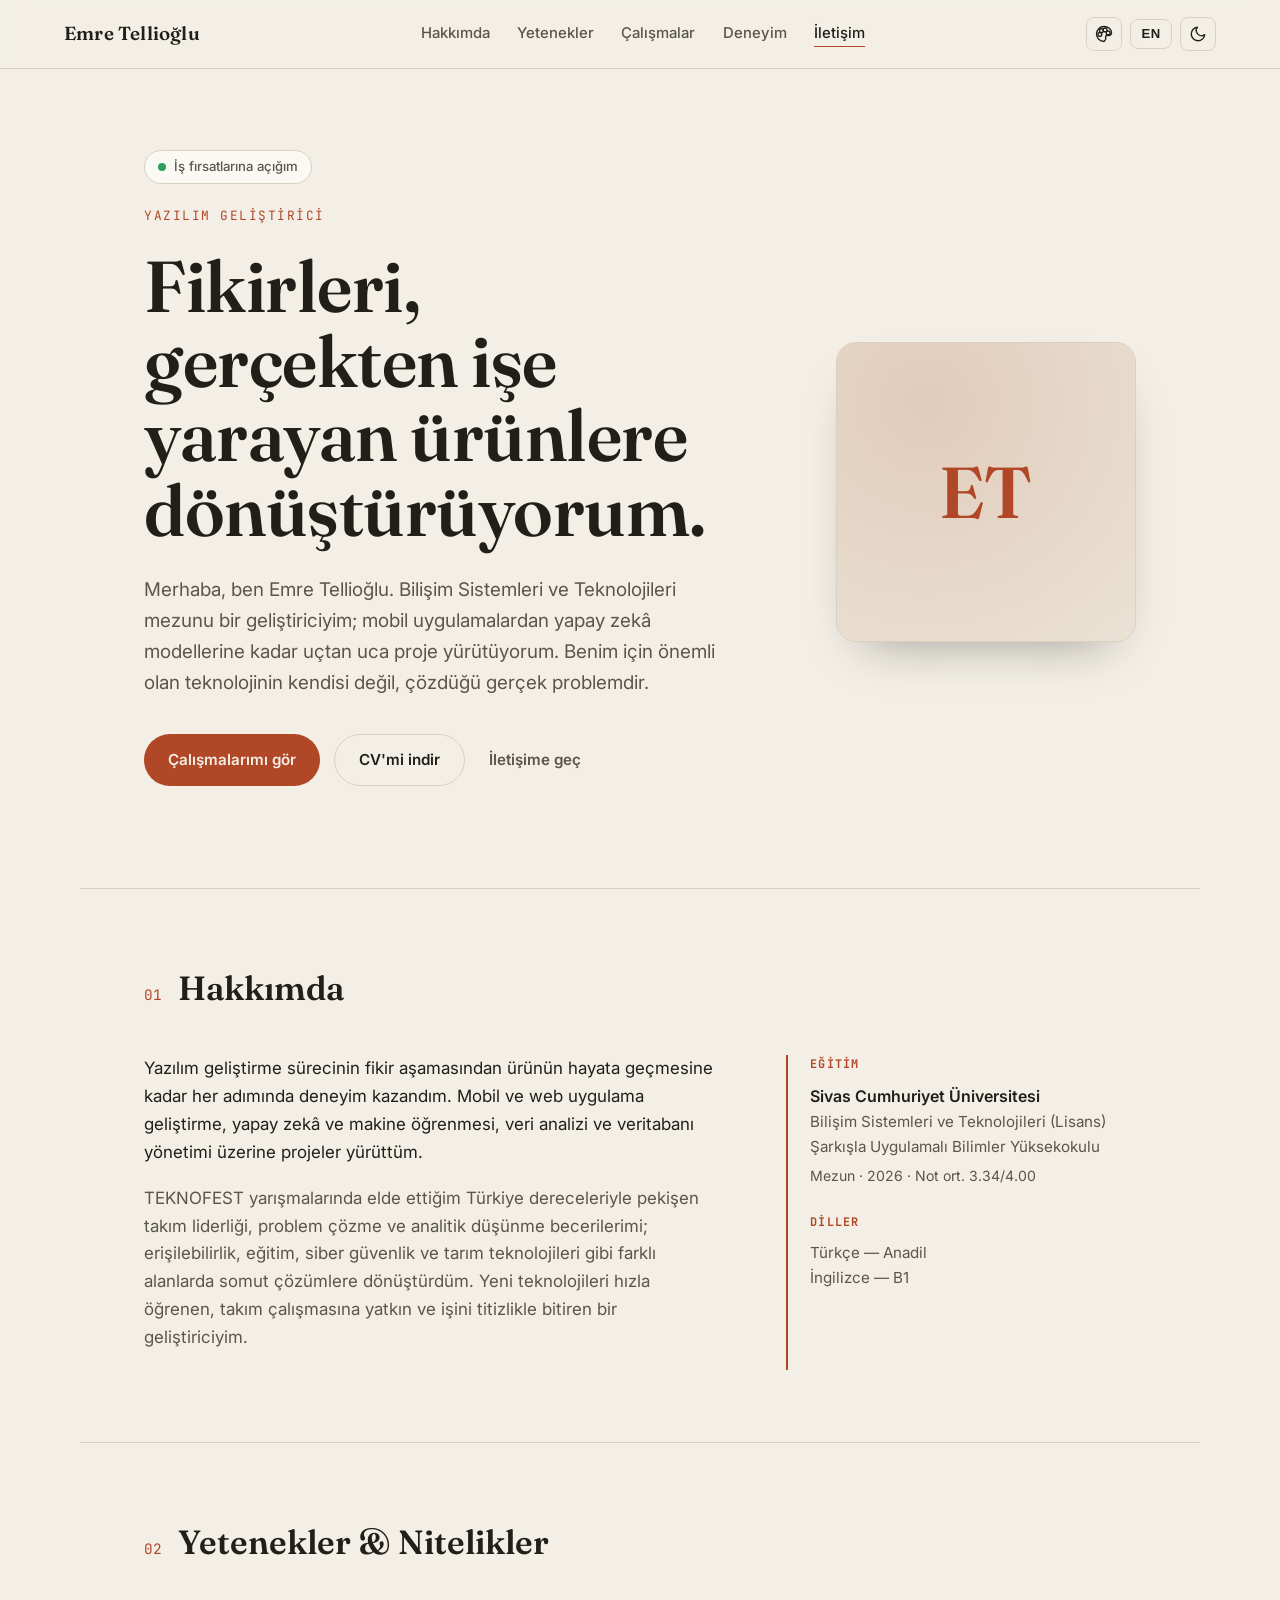
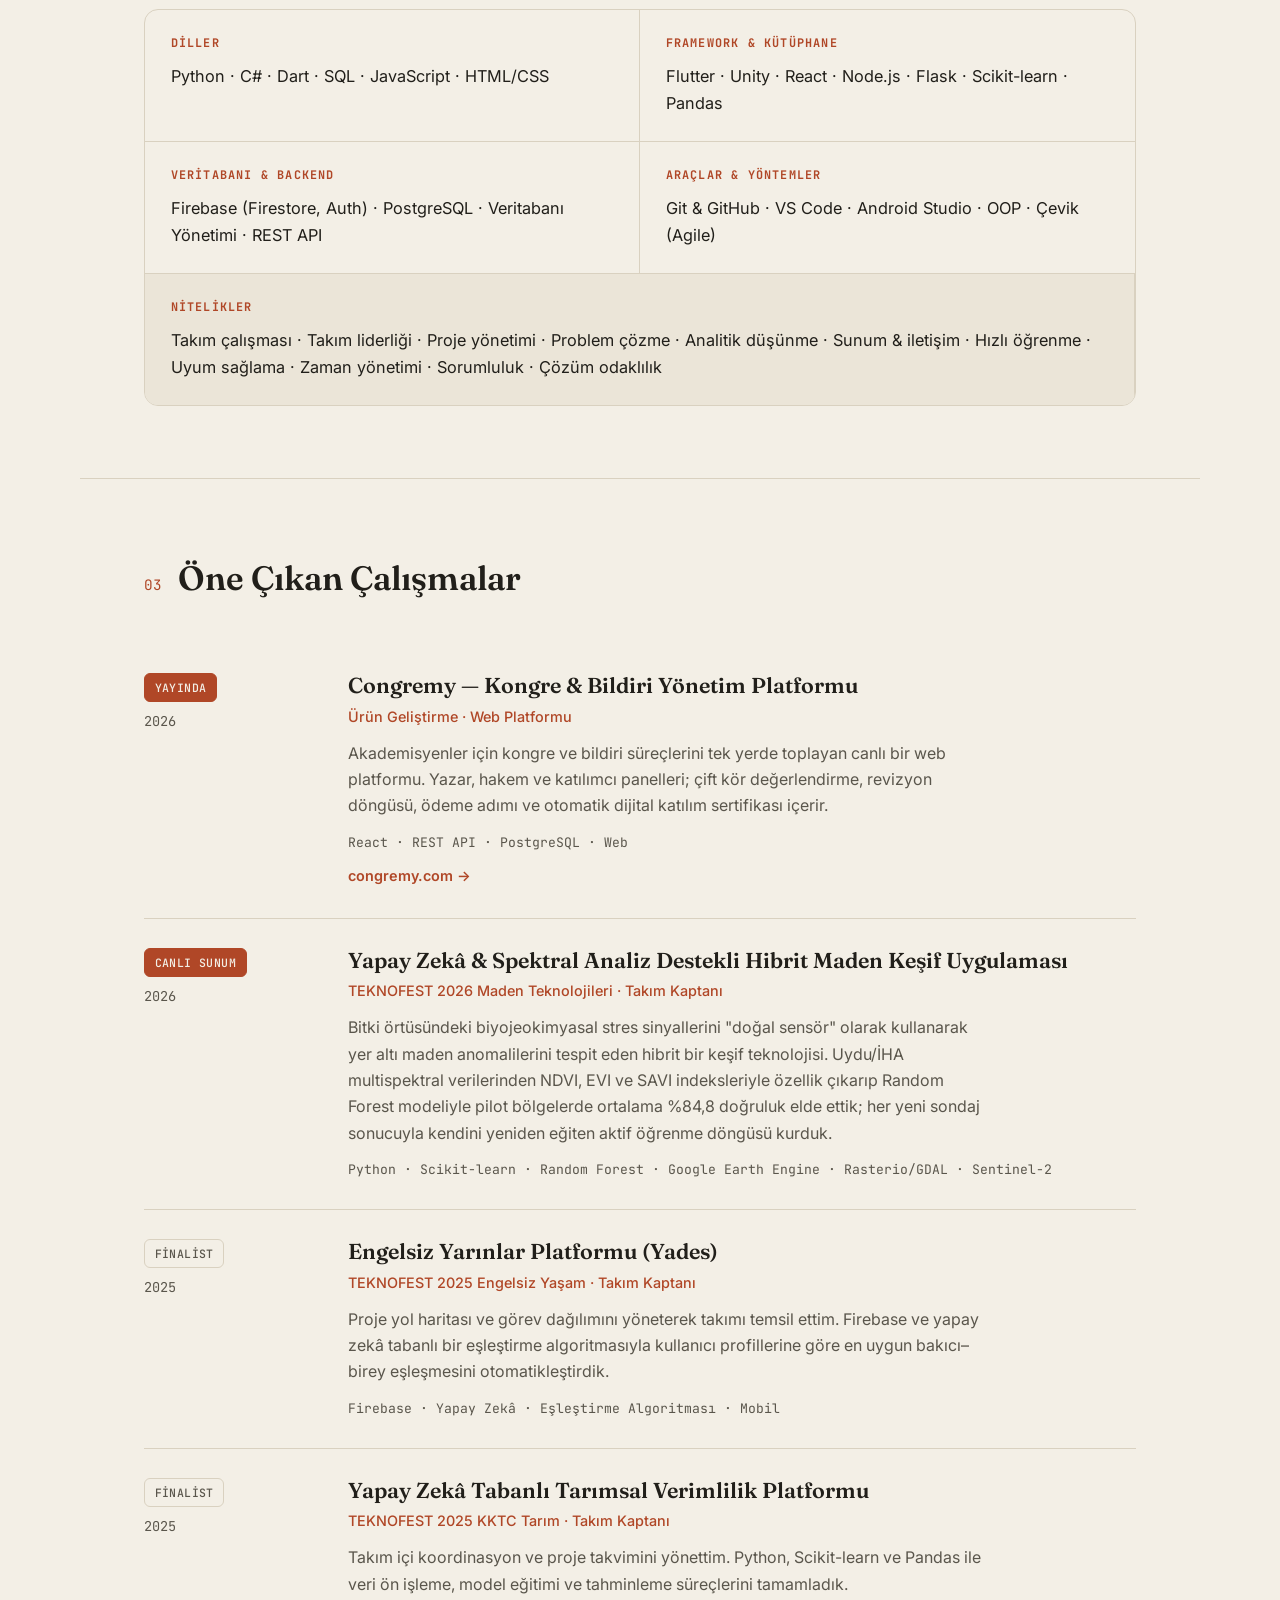
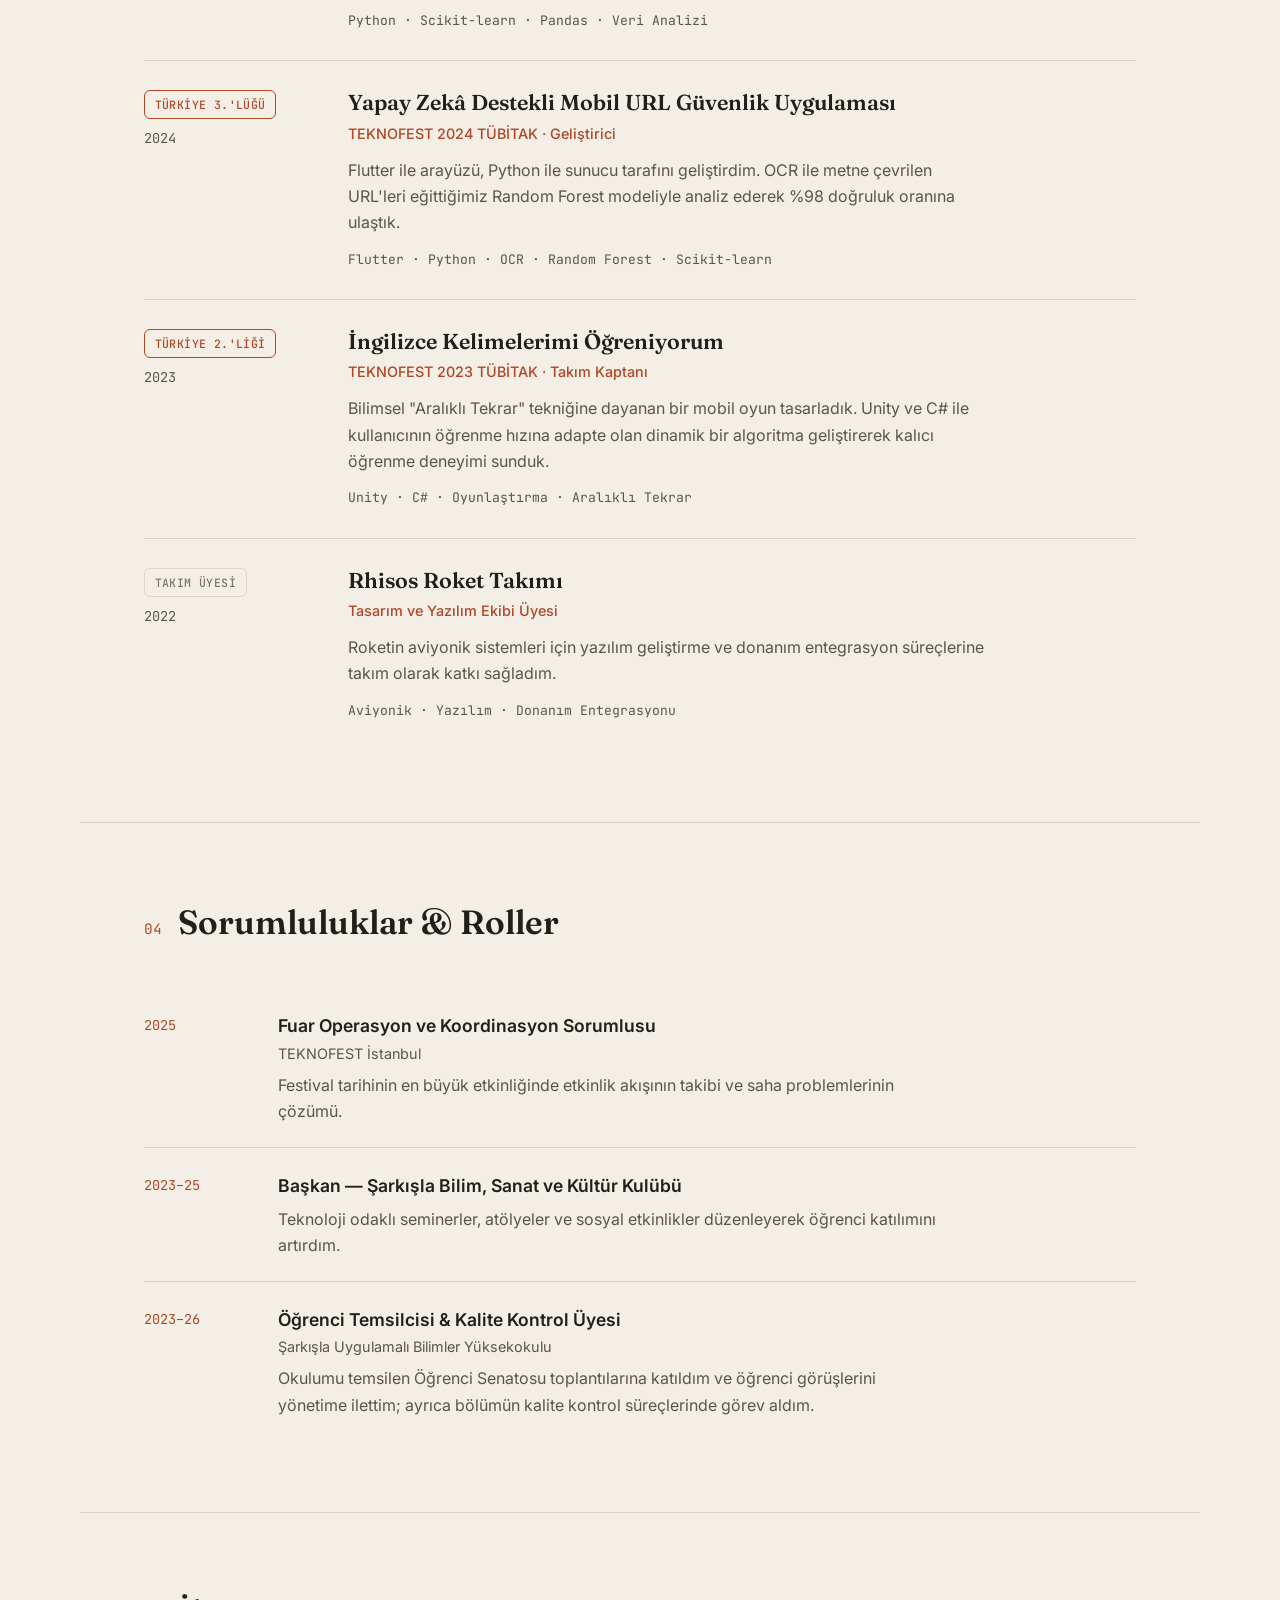
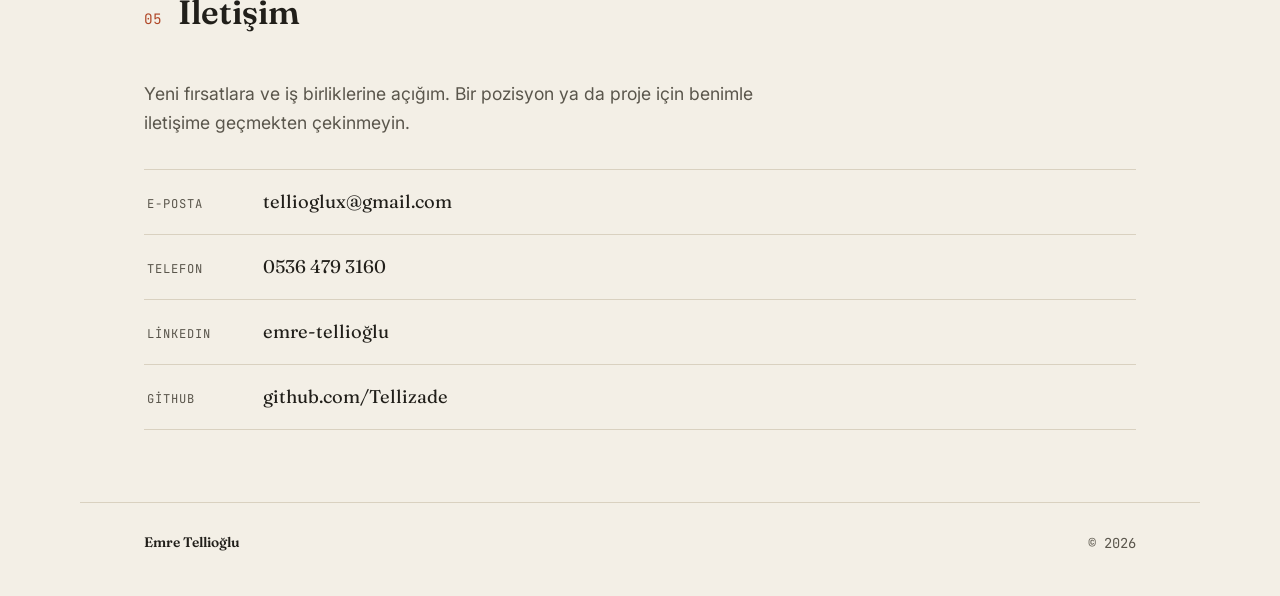
==== commit ea64869d: "Content update: CV download, Congremy + Mining 2026 projects, color picker - Hero: drop location fro" ====
--- a/index.html
+++ b/index.html
@@ -30,6 +30,19 @@
       <a href="#contact" data-i18n="nav_contact">İletişim</a>
     </nav>
     <div class="nav__actions">
+      <div class="accent-pick">
+        <button id="accentToggle" class="icon-btn" aria-label="Renk seç">
+          <svg viewBox="0 0 24 24" width="18" height="18" fill="none" stroke="currentColor" stroke-width="1.8" stroke-linecap="round" stroke-linejoin="round"><circle cx="13.5" cy="6.5" r="2.5"/><circle cx="17.5" cy="10.5" r="2.5"/><circle cx="8.5" cy="7.5" r="2.5"/><circle cx="6.5" cy="12.5" r="2.5"/><path d="M12 22a10 10 0 1 1 0-20c5.5 0 10 3.6 10 8 0 3-2.5 4-4 4h-2c-1 0-2 .8-2 2 0 .5.3 1 .3 1.5 0 1.4-.3 2-.3 2z"/></svg>
+        </button>
+        <div class="accent-menu" id="accentMenu" role="menu">
+          <button class="swatch" data-accent="#b04727" style="background:#b04727" aria-label="Kiremit"></button>
+          <button class="swatch" data-accent="#2f5fe0" style="background:#2f5fe0" aria-label="Kobalt"></button>
+          <button class="swatch" data-accent="#0e9e6e" style="background:#0e9e6e" aria-label="Zümrüt"></button>
+          <button class="swatch" data-accent="#7c4dff" style="background:#7c4dff" aria-label="Mor"></button>
+          <button class="swatch" data-accent="#0ea5b7" style="background:#0ea5b7" aria-label="Turkuaz"></button>
+          <button class="swatch" data-accent="#5b6472" style="background:#5b6472" aria-label="Antrasit"></button>
+        </div>
+      </div>
       <button id="langToggle" class="ghost-btn" aria-label="Switch language">EN</button>
       <button id="themeToggle" class="icon-btn" aria-label="Tema değiştir">
         <svg class="icon-moon" viewBox="0 0 24 24" width="18" height="18" fill="none" stroke="currentColor" stroke-width="1.8" stroke-linecap="round" stroke-linejoin="round"><path d="M21 12.8A9 9 0 1 1 11.2 3a7 7 0 0 0 9.8 9.8z"/></svg>
@@ -49,7 +62,7 @@
           <span class="status__dot"></span>
           <span data-i18n="hero_status">İş fırsatlarına açığım</span>
         </p>
-        <p class="eyebrow" data-i18n="hero_eyebrow">Sivas, Türkiye — Yazılım Geliştirici</p>
+        <p class="eyebrow" data-i18n="hero_eyebrow">Yazılım Geliştirici</p>
         <h1 class="hero__headline" data-i18n="hero_headline">
           Fikirleri, gerçekten işe yarayan ürünlere dönüştürüyorum.
         </h1>
@@ -60,7 +73,8 @@
         </p>
         <div class="hero__actions">
           <a href="#work" class="btn btn--solid" data-i18n="hero_cta_work">Çalışmalarımı gör</a>
-          <a href="#contact" class="btn btn--line" data-i18n="hero_cta_contact">İletişime geç</a>
+          <a href="assets/cv/Emre_Tellioglu_CV.pdf" class="btn btn--line" download data-i18n="hero_cta_cv">CV'mi indir</a>
+          <a href="#contact" class="btn btn--ghost-link" data-i18n="hero_cta_contact">İletişime geç</a>
         </div>
       </div>
       <figure class="hero__photo">
@@ -68,24 +82,6 @@
              onerror="this.style.display='none';document.getElementById('avatarFallback').style.display='flex';" />
         <div class="avatar-fallback" id="avatarFallback">ET</div>
       </figure>
-      <dl class="facts">
-        <div class="facts__item">
-          <dt class="facts__num">2×</dt>
-          <dd class="facts__label" data-i18n="fact_awards">TEKNOFEST Türkiye derecesi</dd>
-        </div>
-        <div class="facts__item">
-          <dt class="facts__num">%98</dt>
-          <dd class="facts__label" data-i18n="fact_acc">ML model doğruluğu</dd>
-        </div>
-        <div class="facts__item">
-          <dt class="facts__num">4×</dt>
-          <dd class="facts__label" data-i18n="fact_captain">takım kaptanlığı</dd>
-        </div>
-        <div class="facts__item">
-          <dt class="facts__num">5+</dt>
-          <dd class="facts__label" data-i18n="fact_projects">tamamlanan proje</dd>
-        </div>
-      </dl>
     </section>
 
     <!-- Hakkımda -->
@@ -113,7 +109,7 @@
           <p class="side__primary">Sivas Cumhuriyet Üniversitesi</p>
           <p class="side__sec" data-i18n="about_edu_dept">Bilişim Sistemleri ve Teknolojileri (Lisans)</p>
           <p class="side__sec">Şarkışla Uygulamalı Bilimler Yüksekokulu</p>
-          <p class="side__meta"><span data-i18n="about_edu_grad">Beklenen mezuniyet</span> · 2026</p>
+          <p class="side__meta"><span data-i18n="about_edu_grad">Mezun</span> · 2026 · <span data-i18n="about_gpa">Not ort.</span> 3.34/4.00</p>
           <h3 class="side__title" data-i18n="about_lang">Diller</h3>
           <p class="side__sec"><span data-i18n="lang_tr">Türkçe</span> — <span class="muted" data-i18n="lang_tr_lvl">Anadil</span></p>
           <p class="side__sec"><span data-i18n="lang_en">İngilizce</span> — <span class="muted">B1</span></p>
@@ -134,21 +130,21 @@
         </div>
         <div class="skills__col">
           <h3 class="skills__label" data-i18n="skills_fw">Framework &amp; Kütüphane</h3>
-          <p class="skills__list">Flutter · Unity · React · Scikit-learn · Pandas</p>
+          <p class="skills__list">Flutter · Unity · React · Node.js · Flask · Scikit-learn · Pandas</p>
         </div>
         <div class="skills__col">
           <h3 class="skills__label" data-i18n="skills_db">Veritabanı &amp; Backend</h3>
-          <p class="skills__list">Firebase (Firestore, Auth) · PostgreSQL · REST API</p>
+          <p class="skills__list">Firebase (Firestore, Auth) · PostgreSQL · Veritabanı Yönetimi · REST API</p>
         </div>
         <div class="skills__col">
           <h3 class="skills__label" data-i18n="skills_tools">Araçlar &amp; Yöntemler</h3>
-          <p class="skills__list">Git &amp; GitHub · VS Code · Android Studio · OOP · Veri Ön İşleme</p>
+          <p class="skills__list">Git &amp; GitHub · VS Code · Android Studio · OOP · Çevik (Agile)</p>
         </div>
         <div class="skills__col skills__col--wide">
           <h3 class="skills__label" data-i18n="skills_soft">Nitelikler</h3>
           <p class="skills__list" data-i18n="skills_soft_list">
             Takım çalışması · Takım liderliği · Proje yönetimi · Problem çözme · Analitik düşünme ·
-            Sunum &amp; iletişim · Hızlı öğrenme · Uyum sağlama · Sorumluluk · Çözüm odaklılık
+            Sunum &amp; iletişim · Hızlı öğrenme · Uyum sağlama · Zaman yönetimi · Sorumluluk · Çözüm odaklılık
           </p>
         </div>
       </div>
@@ -162,6 +158,43 @@
       </div>
 
       <ol class="work">
+        <li class="work__item">
+          <div class="work__meta">
+            <span class="work__award work__award--live" data-i18n="award_live">Yayında</span>
+            <span class="work__year">2026</span>
+          </div>
+          <div class="work__body">
+            <h3 class="work__title">Congremy — <span data-i18n="w0_sub">Kongre &amp; Bildiri Yönetim Platformu</span></h3>
+            <p class="work__role" data-i18n="w0_role">Ürün Geliştirme · Web Platformu</p>
+            <p class="work__desc" data-i18n="w0_desc">
+              Akademisyenler için kongre ve bildiri süreçlerini tek yerde toplayan canlı bir web
+              platformu. Yazar, hakem ve katılımcı panelleri; çift kör değerlendirme, revizyon döngüsü,
+              ödeme adımı ve otomatik dijital katılım sertifikası içerir.
+            </p>
+            <p class="work__stack">React · REST API · PostgreSQL · Web</p>
+            <a class="work__link" href="https://congremy.com" target="_blank" rel="noopener" data-i18n="w0_link">congremy.com →</a>
+          </div>
+        </li>
+
+        <li class="work__item">
+          <div class="work__meta">
+            <span class="work__award work__award--live" data-i18n="award_presenting">Canlı Sunum</span>
+            <span class="work__year">2026</span>
+          </div>
+          <div class="work__body">
+            <h3 class="work__title" data-i18n="wm_title">Yapay Zekâ &amp; Spektral Analiz Destekli Hibrit Maden Keşif Uygulaması</h3>
+            <p class="work__role">TEKNOFEST 2026 Maden Teknolojileri · <span data-i18n="role_capm">Takım Kaptanı</span></p>
+            <p class="work__desc" data-i18n="wm_desc">
+              Bitki örtüsündeki biyojeokimyasal stres sinyallerini "doğal sensör" olarak kullanarak yer
+              altı maden anomalilerini tespit eden hibrit bir keşif teknolojisi. Uydu/İHA multispektral
+              verilerinden NDVI, EVI ve SAVI indeksleriyle özellik çıkarıp Random Forest modeliyle pilot
+              bölgelerde ortalama %84,8 doğruluk elde ettik; her yeni sondaj sonucuyla kendini yeniden
+              eğiten aktif öğrenme döngüsü kurduk.
+            </p>
+            <p class="work__stack">Python · Scikit-learn · Random Forest · Google Earth Engine · Rasterio/GDAL · Sentinel-2</p>
+          </div>
+        </li>
+
         <li class="work__item">
           <div class="work__meta">
             <span class="work__award work__award--alt" data-i18n="award_finalist">Finalist</span>
@@ -244,36 +277,13 @@
           </div>
         </li>
       </ol>
-
-      <!-- Akademik & ders projeleri -->
-      <div class="more">
-        <h3 class="more__title" data-i18n="more_title">Akademik &amp; Ders Projeleri</h3>
-        <p class="more__intro" data-i18n="more_intro">
-          Lisans eğitimim boyunca, yarışma projelerimin yanında pek çok ders, dönem ve final projesi
-          geliştirdim. Bu çalışmalarda farklı teknolojileri uygulamalı olarak pekiştirdim.
-        </p>
-        <div class="more__grid">
-          <article class="mini">
-            <h4 class="mini__title" data-i18n="more1_title">Mobil Uygulama Çalışmaları</h4>
-            <p class="mini__desc" data-i18n="more1_desc">Flutter &amp; Dart ile geliştirdiğim ders ve dönem projeleri.</p>
-          </article>
-          <article class="mini">
-            <h4 class="mini__title" data-i18n="more2_title">Veritabanı &amp; Backend Projeleri</h4>
-            <p class="mini__desc" data-i18n="more2_desc">PostgreSQL ve SQL ile veri modelleme ve uygulama projeleri.</p>
-          </article>
-          <article class="mini">
-            <h4 class="mini__title" data-i18n="more3_title">Makine Öğrenmesi Çalışmaları</h4>
-            <p class="mini__desc" data-i18n="more3_desc">Python, Scikit-learn ve Pandas ile veri analizi ve model denemeleri.</p>
-          </article>
-        </div>
-      </div>
-    </section>
-
-    <!-- Deneyim & roller -->
+    </section>
+
+    <!-- Sorumluluklar & roller -->
     <section id="path" class="block">
       <div class="block__head">
         <span class="block__no">04</span>
-        <h2 class="block__title" data-i18n="path_title">Deneyim &amp; Roller</h2>
+        <h2 class="block__title" data-i18n="path_title">Sorumluluklar &amp; Roller</h2>
       </div>
       <ul class="path">
         <li class="path__item">
@@ -292,17 +302,11 @@
           </div>
         </li>
         <li class="path__item">
-          <span class="path__year">—</span>
+          <span class="path__year">2023–26</span>
           <div class="path__body">
-            <h3 class="path__role" data-i18n="p3_title">Öğrenci Temsilcisi — Yüksekokul Yönetim Kurulu</h3>
-            <p class="path__desc" data-i18n="p3_desc">Öğrencilerin akademik ve idari konulardaki görüşlerini yönetim kuruluna ileterek iletişimi güçlendirdim.</p>
-          </div>
-        </li>
-        <li class="path__item">
-          <span class="path__year">—</span>
-          <div class="path__body">
-            <h3 class="path__role" data-i18n="p4_title">Üye — Sivas Cumhuriyet Üniversitesi Öğrenci Senatosu</h3>
-            <p class="path__desc" data-i18n="p4_desc">Öğrenci hakları ve yönetmelikleriyle ilgili karar alma süreçlerine katkıda bulundum.</p>
+            <h3 class="path__role" data-i18n="p3_title">Öğrenci Temsilcisi &amp; Kalite Kontrol Üyesi</h3>
+            <p class="path__org">Şarkışla Uygulamalı Bilimler Yüksekokulu</p>
+            <p class="path__desc" data-i18n="p3_desc">Okulumu temsilen Öğrenci Senatosu toplantılarına katıldım ve öğrenci görüşlerini yönetime ilettim; ayrıca bölümün kalite kontrol süreçlerinde görev aldım.</p>
           </div>
         </li>
       </ul>
--- a/assets/css/style.css
+++ b/assets/css/style.css
@@ -11,7 +11,7 @@
   --ink-soft: #5a564c;
   --line: #d9d1c0;
   --accent: #b04727;
-  --accent-ink: #8f3a20;
+  --accent-ink: color-mix(in srgb, var(--accent), #000 18%);
   --max: 1120px;
   --gut: clamp(1.4rem, 5vw, 4rem);
   --serif: "Fraunces", Georgia, "Times New Roman", serif;
@@ -28,7 +28,7 @@
   --line: #34302455;
   --line: #353026;
   --accent: #e08a5b;
-  --accent-ink: #ed9a6c;
+  --accent-ink: color-mix(in srgb, var(--accent), #fff 14%);
 }
 
 * { margin: 0; padding: 0; box-sizing: border-box; }
@@ -103,6 +103,24 @@
 
 .menu-toggle { display: none; }
 
+/* Renk seçici */
+.accent-pick { position: relative; }
+.accent-menu {
+  position: absolute; top: calc(100% + 8px); right: 0;
+  display: flex; gap: .5rem; padding: .6rem;
+  background: var(--surface); border: 1px solid var(--line);
+  border-radius: 12px; box-shadow: 0 14px 34px -18px rgba(0,0,0,.5);
+  opacity: 0; pointer-events: none; transform: translateY(-6px);
+  transition: opacity .18s, transform .18s; z-index: 60;
+}
+.accent-menu.open { opacity: 1; pointer-events: auto; transform: none; }
+.swatch {
+  width: 22px; height: 22px; border-radius: 50%;
+  border: 2px solid var(--surface); outline: 1px solid var(--line);
+  cursor: pointer; transition: transform .15s;
+}
+.swatch:hover { transform: scale(1.15); }
+
 /* ---------- Hero ---------- */
 .hero {
   max-width: var(--max);
@@ -188,6 +206,8 @@
 .btn--solid:hover { transform: translateY(-2px); background: var(--accent-ink); }
 .btn--line { border: 1px solid var(--line); color: var(--ink); }
 .btn--line:hover { border-color: var(--accent); color: var(--accent); transform: translateY(-2px); }
+.btn--ghost-link { color: var(--ink-soft); padding-left: .6rem; padding-right: .6rem; }
+.btn--ghost-link:hover { color: var(--accent); transform: translateY(-2px); }
 
 .facts {
   grid-column: 1 / -1;
@@ -274,11 +294,14 @@
 }
 .work__award--alt { color: var(--ink-soft); border-color: var(--line); }
 .work__award--muted { color: var(--ink-soft); border-color: var(--line); opacity: .8; }
+.work__award--live { color: var(--paper); background: var(--accent); border-color: var(--accent); }
 .work__year { font-family: var(--mono); color: var(--ink-soft); font-size: .85rem; }
 .work__title { font-family: var(--serif); font-weight: 600; font-size: 1.35rem; line-height: 1.2; }
 .work__role { color: var(--accent); font-size: .9rem; font-weight: 500; margin: .35rem 0 .7rem; }
 .work__desc { color: var(--ink-soft); max-width: 64ch; }
 .work__stack { font-family: var(--mono); font-size: .82rem; color: var(--ink-soft); margin-top: .8rem; }
+.work__link { display: inline-block; margin-top: .7rem; font-weight: 600; font-size: .9rem; color: var(--accent); border-bottom: 1px solid transparent; transition: border-color .2s; }
+.work__link:hover { border-color: var(--accent); }
 
 /* Akademik & ders projeleri */
 .more { margin-top: 3rem; padding-top: 2.4rem; border-top: 1px solid var(--line); }
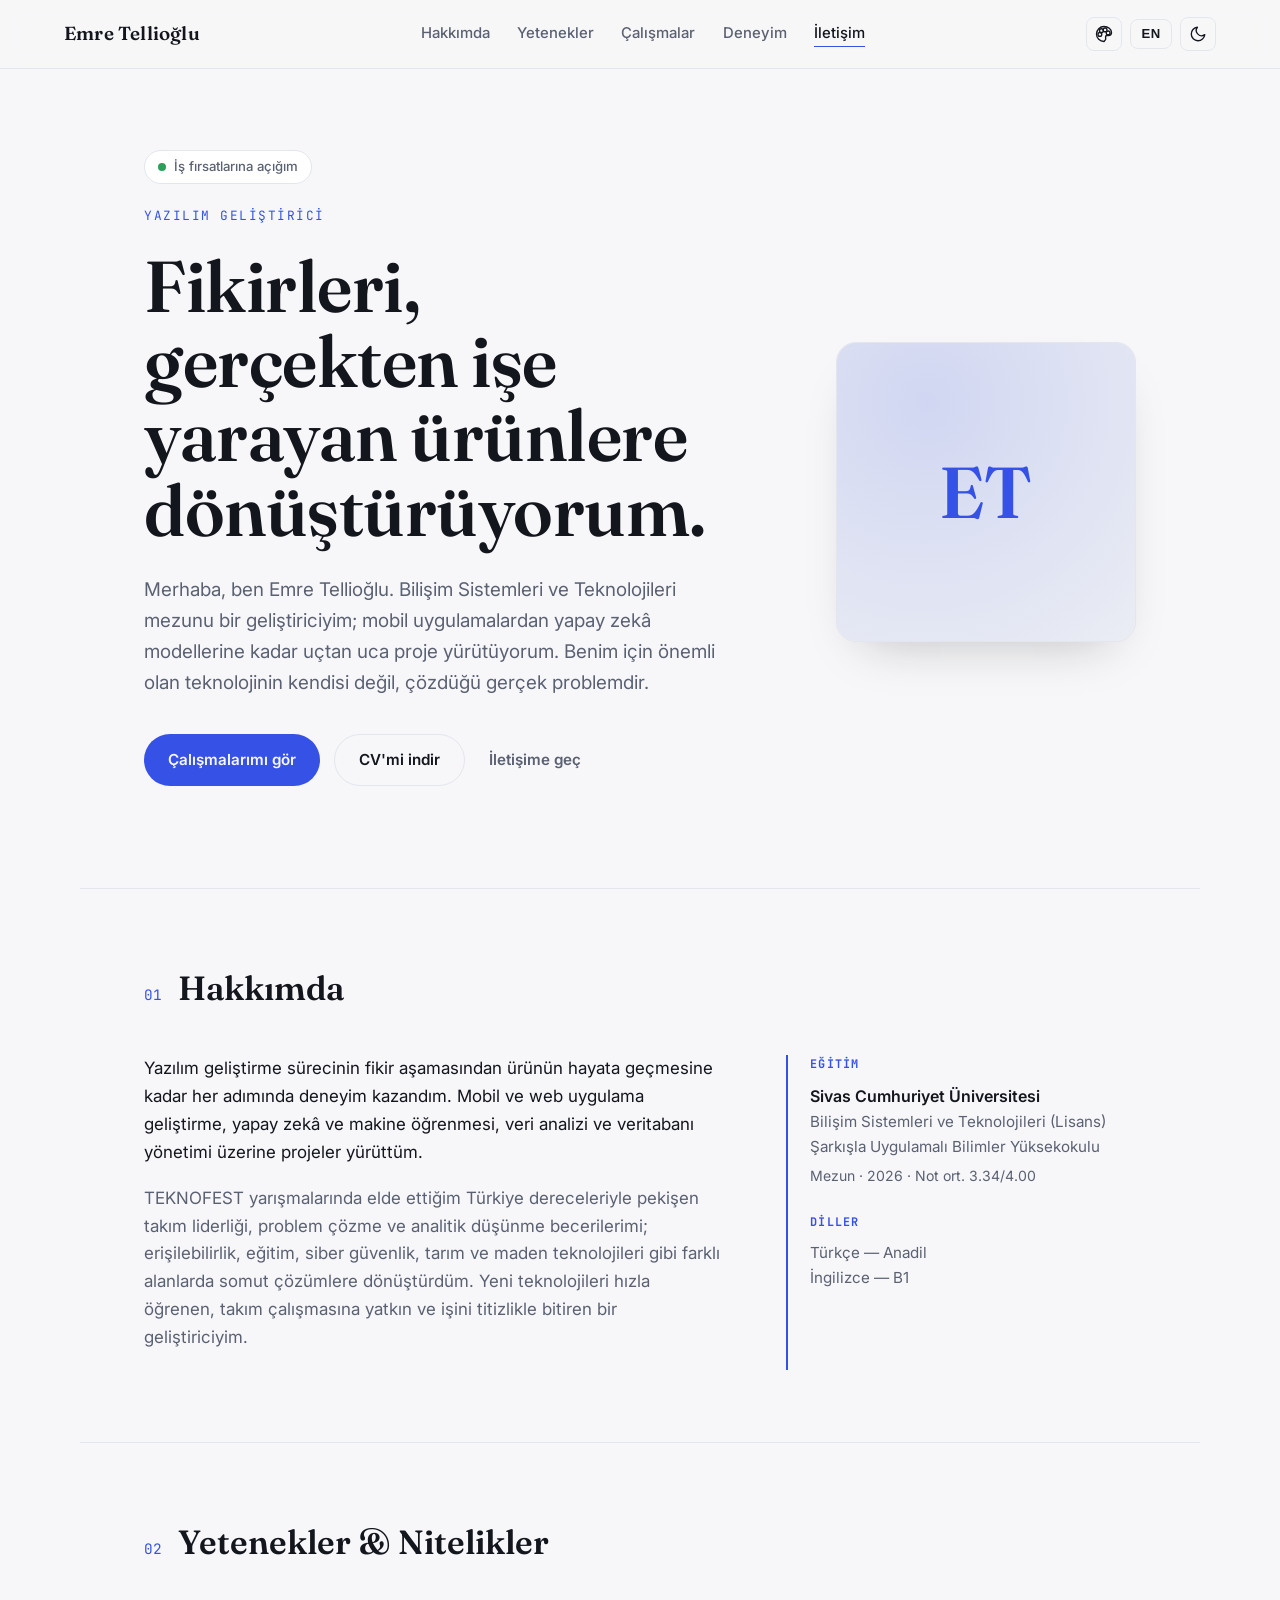
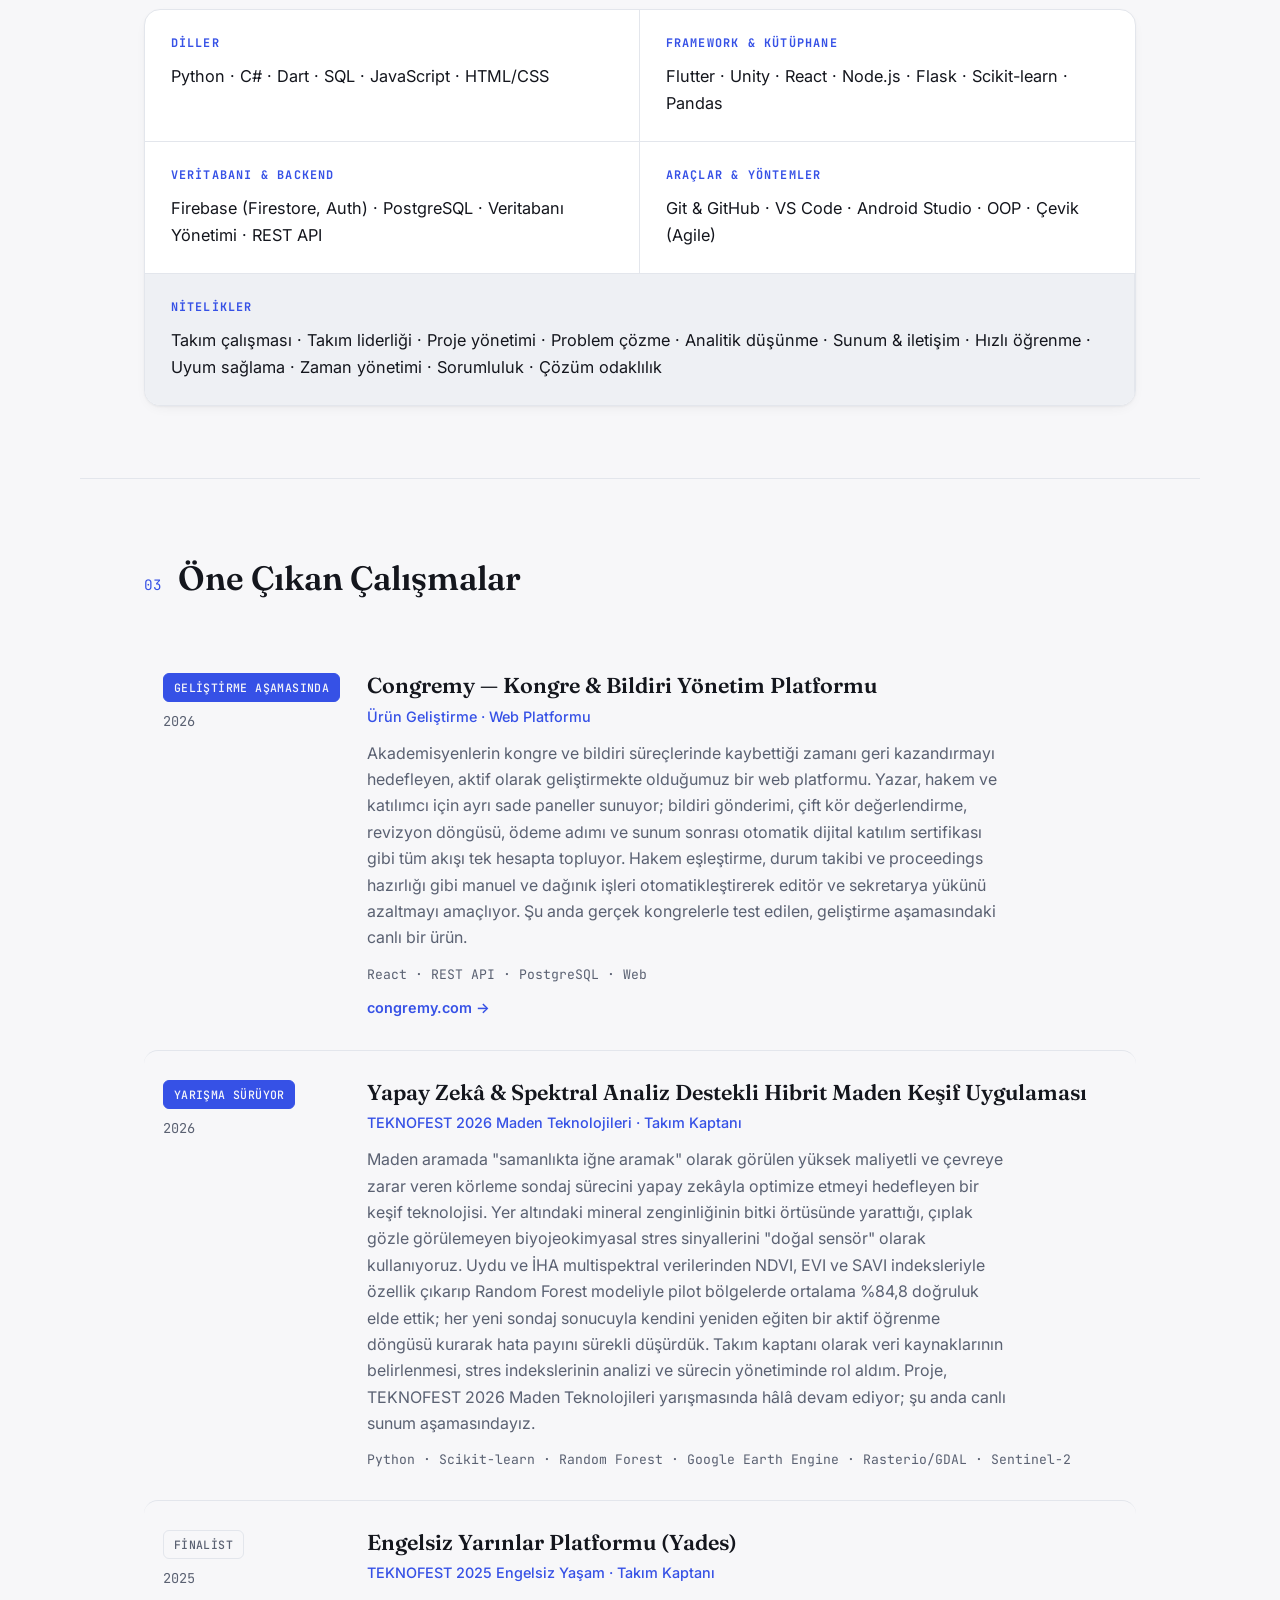
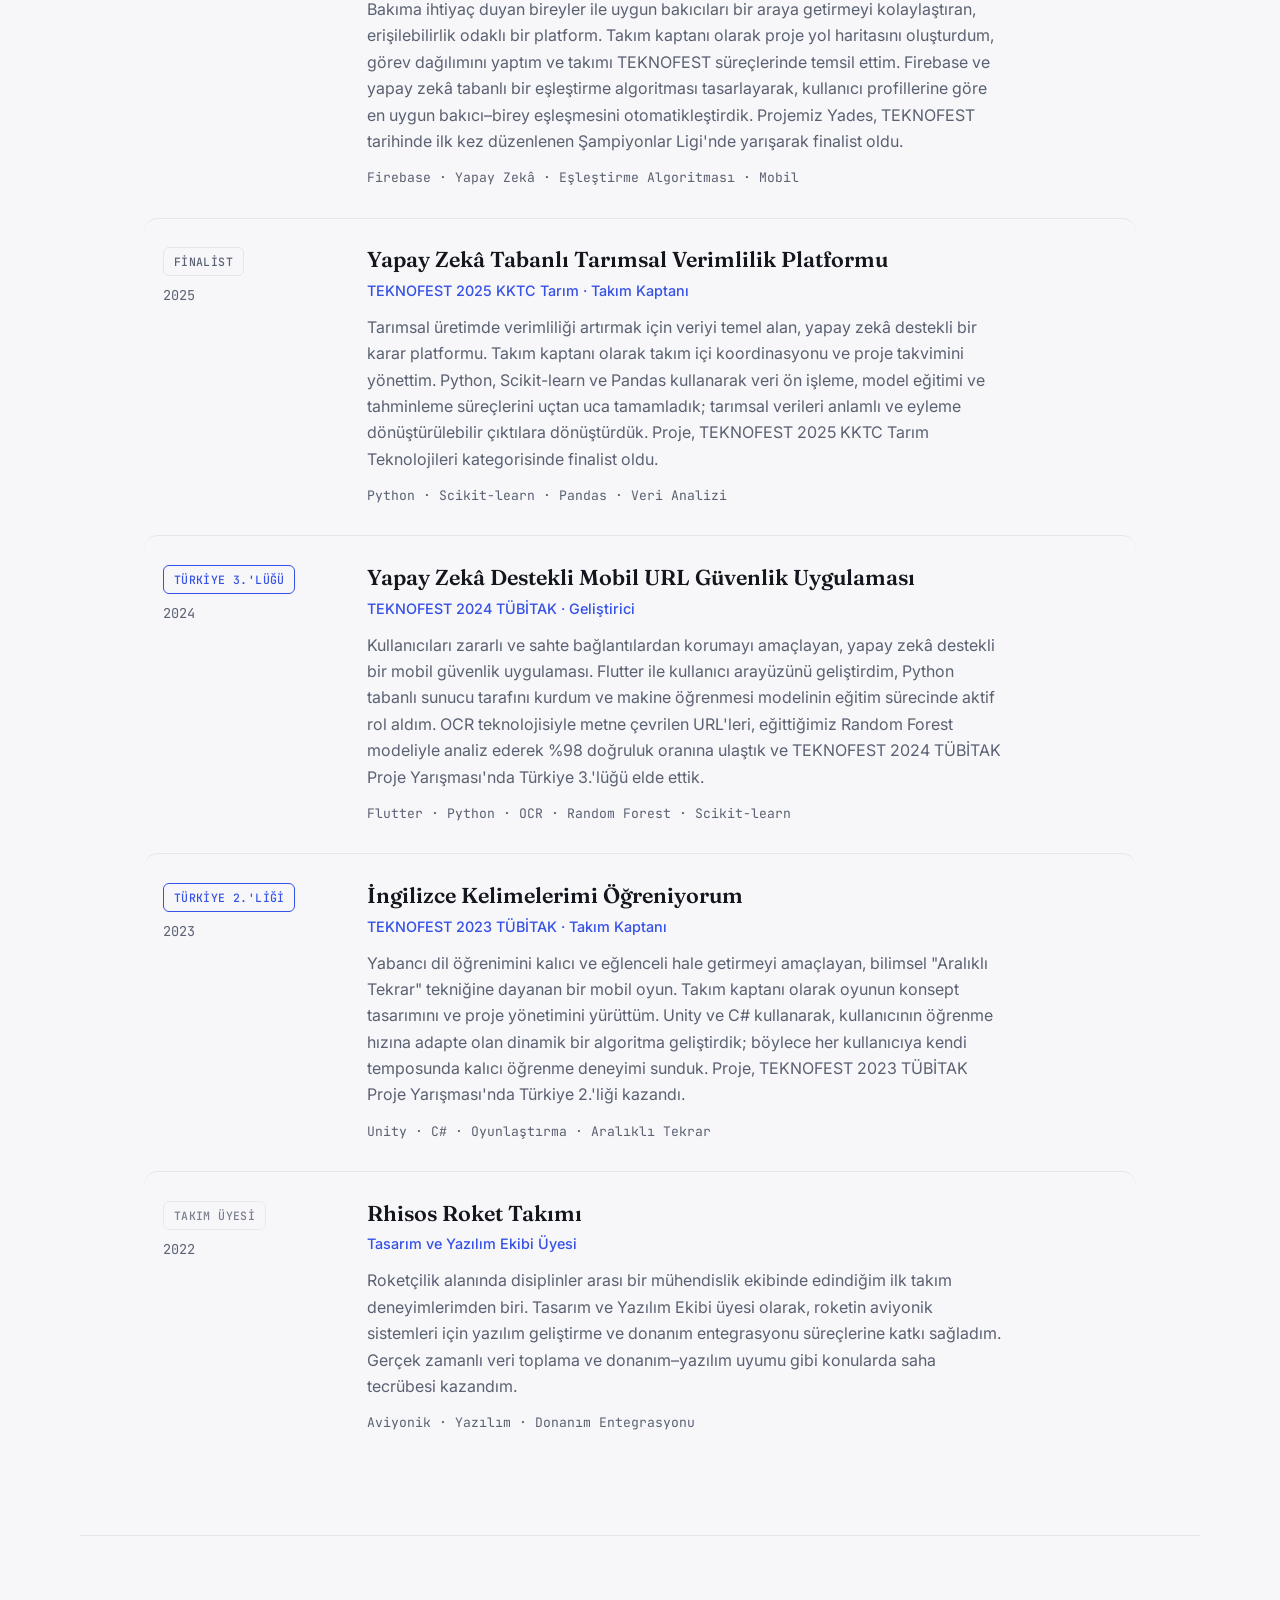
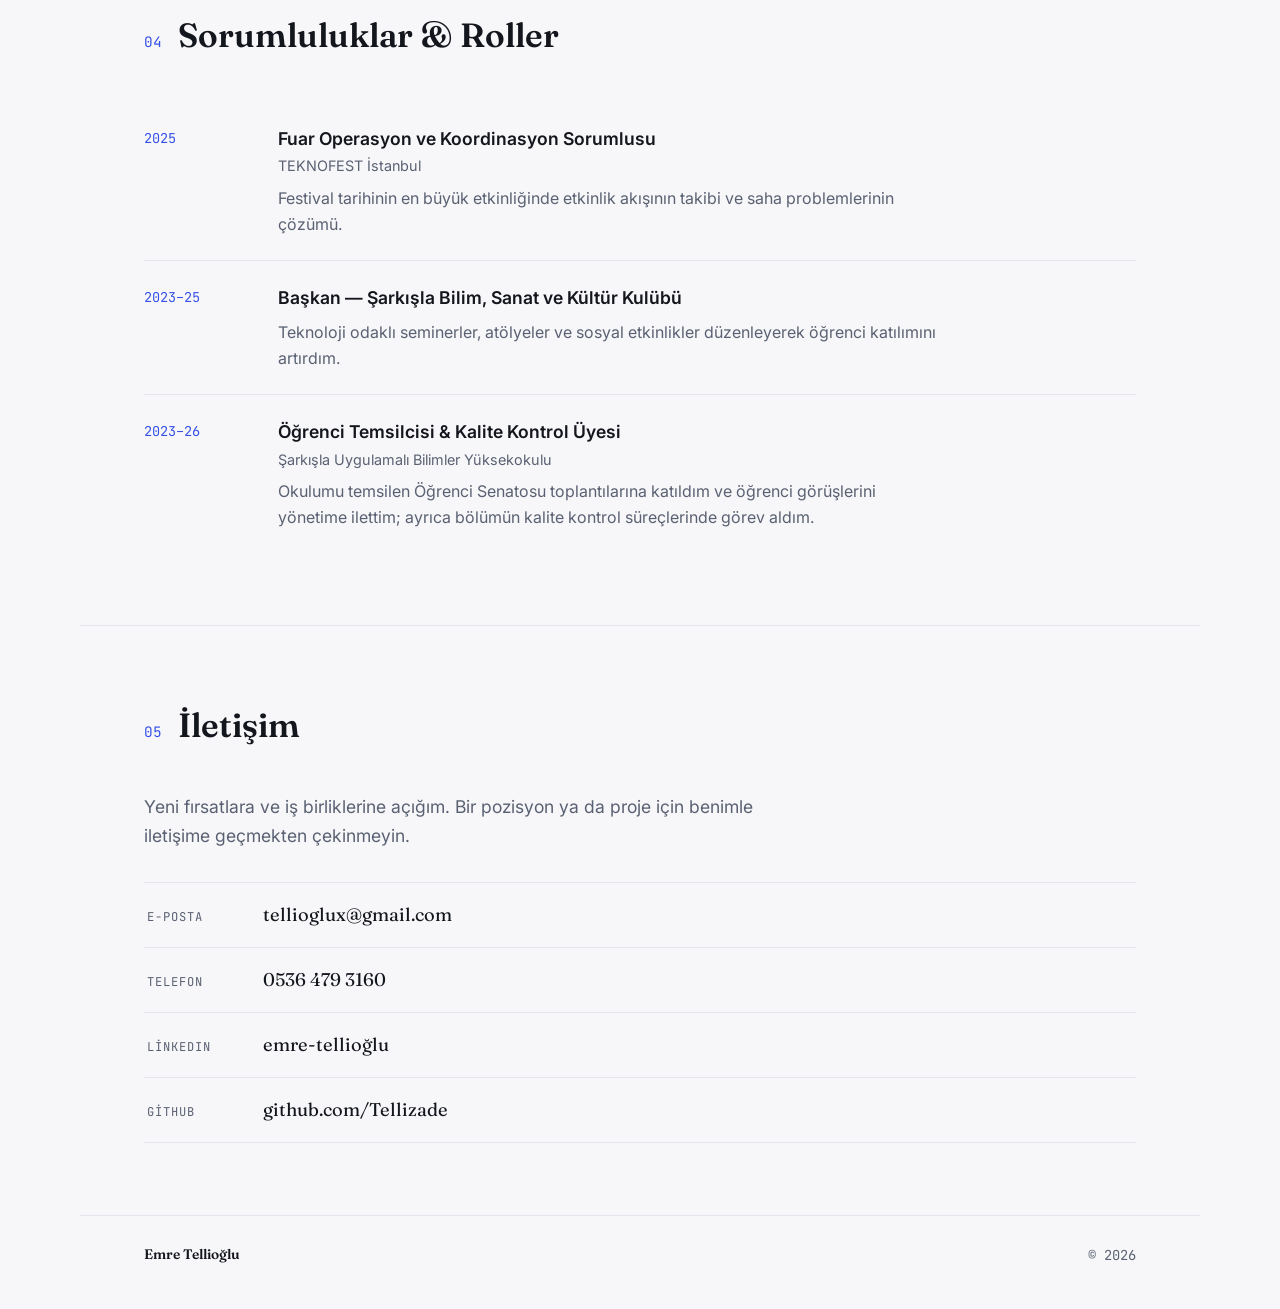
==== commit 35087dc4: "Polish: modern palette, richer project descriptions, status fixes - Modernize default theme to clean" ====
--- a/index.html
+++ b/index.html
@@ -99,9 +99,10 @@
           </p>
           <p data-i18n="about_p2">
             TEKNOFEST yarışmalarında elde ettiğim Türkiye dereceleriyle pekişen takım liderliği,
-            problem çözme ve analitik düşünme becerilerimi; erişilebilirlik, eğitim, siber güvenlik ve
-            tarım teknolojileri gibi farklı alanlarda somut çözümlere dönüştürdüm. Yeni teknolojileri
-            hızla öğrenen, takım çalışmasına yatkın ve işini titizlikle bitiren bir geliştiriciyim.
+            problem çözme ve analitik düşünme becerilerimi; erişilebilirlik, eğitim, siber güvenlik,
+            tarım ve maden teknolojileri gibi farklı alanlarda somut çözümlere dönüştürdüm. Yeni
+            teknolojileri hızla öğrenen, takım çalışmasına yatkın ve işini titizlikle bitiren bir
+            geliştiriciyim.
           </p>
         </div>
         <aside class="about__side">
@@ -160,16 +161,20 @@
       <ol class="work">
         <li class="work__item">
           <div class="work__meta">
-            <span class="work__award work__award--live" data-i18n="award_live">Yayında</span>
+            <span class="work__award work__award--live" data-i18n="award_dev">Geliştirme Aşamasında</span>
             <span class="work__year">2026</span>
           </div>
           <div class="work__body">
             <h3 class="work__title">Congremy — <span data-i18n="w0_sub">Kongre &amp; Bildiri Yönetim Platformu</span></h3>
             <p class="work__role" data-i18n="w0_role">Ürün Geliştirme · Web Platformu</p>
             <p class="work__desc" data-i18n="w0_desc">
-              Akademisyenler için kongre ve bildiri süreçlerini tek yerde toplayan canlı bir web
-              platformu. Yazar, hakem ve katılımcı panelleri; çift kör değerlendirme, revizyon döngüsü,
-              ödeme adımı ve otomatik dijital katılım sertifikası içerir.
+              Akademisyenlerin kongre ve bildiri süreçlerinde kaybettiği zamanı geri kazandırmayı
+              hedefleyen, aktif olarak geliştirmekte olduğumuz bir web platformu. Yazar, hakem ve
+              katılımcı için ayrı sade paneller sunuyor; bildiri gönderimi, çift kör değerlendirme,
+              revizyon döngüsü, ödeme adımı ve sunum sonrası otomatik dijital katılım sertifikası gibi
+              tüm akışı tek hesapta topluyor. Hakem eşleştirme, durum takibi ve proceedings hazırlığı
+              gibi manuel ve dağınık işleri otomatikleştirerek editör ve sekretarya yükünü azaltmayı
+              amaçlıyor. Şu anda gerçek kongrelerle test edilen, geliştirme aşamasındaki canlı bir ürün.
             </p>
             <p class="work__stack">React · REST API · PostgreSQL · Web</p>
             <a class="work__link" href="https://congremy.com" target="_blank" rel="noopener" data-i18n="w0_link">congremy.com →</a>
@@ -178,18 +183,23 @@
 
         <li class="work__item">
           <div class="work__meta">
-            <span class="work__award work__award--live" data-i18n="award_presenting">Canlı Sunum</span>
+            <span class="work__award work__award--live" data-i18n="award_ongoing">Yarışma Sürüyor</span>
             <span class="work__year">2026</span>
           </div>
           <div class="work__body">
             <h3 class="work__title" data-i18n="wm_title">Yapay Zekâ &amp; Spektral Analiz Destekli Hibrit Maden Keşif Uygulaması</h3>
             <p class="work__role">TEKNOFEST 2026 Maden Teknolojileri · <span data-i18n="role_capm">Takım Kaptanı</span></p>
             <p class="work__desc" data-i18n="wm_desc">
-              Bitki örtüsündeki biyojeokimyasal stres sinyallerini "doğal sensör" olarak kullanarak yer
-              altı maden anomalilerini tespit eden hibrit bir keşif teknolojisi. Uydu/İHA multispektral
-              verilerinden NDVI, EVI ve SAVI indeksleriyle özellik çıkarıp Random Forest modeliyle pilot
-              bölgelerde ortalama %84,8 doğruluk elde ettik; her yeni sondaj sonucuyla kendini yeniden
-              eğiten aktif öğrenme döngüsü kurduk.
+              Maden aramada "samanlıkta iğne aramak" olarak görülen yüksek maliyetli ve çevreye zarar
+              veren körleme sondaj sürecini yapay zekâyla optimize etmeyi hedefleyen bir keşif
+              teknolojisi. Yer altındaki mineral zenginliğinin bitki örtüsünde yarattığı, çıplak gözle
+              görülemeyen biyojeokimyasal stres sinyallerini "doğal sensör" olarak kullanıyoruz.
+              Uydu ve İHA multispektral verilerinden NDVI, EVI ve SAVI indeksleriyle özellik çıkarıp
+              Random Forest modeliyle pilot bölgelerde ortalama %84,8 doğruluk elde ettik; her yeni
+              sondaj sonucuyla kendini yeniden eğiten bir aktif öğrenme döngüsü kurarak hata payını
+              sürekli düşürdük. Takım kaptanı olarak veri kaynaklarının belirlenmesi, stres indekslerinin
+              analizi ve sürecin yönetiminde rol aldım. Proje, TEKNOFEST 2026 Maden Teknolojileri
+              yarışmasında hâlâ devam ediyor; şu anda canlı sunum aşamasındayız.
             </p>
             <p class="work__stack">Python · Scikit-learn · Random Forest · Google Earth Engine · Rasterio/GDAL · Sentinel-2</p>
           </div>
@@ -204,9 +214,12 @@
             <h3 class="work__title" data-i18n="w3_title">Engelsiz Yarınlar Platformu (Yades)</h3>
             <p class="work__role">TEKNOFEST 2025 Engelsiz Yaşam · <span data-i18n="role_cap2">Takım Kaptanı</span></p>
             <p class="work__desc" data-i18n="w3_desc">
-              Proje yol haritası ve görev dağılımını yöneterek takımı temsil ettim. Firebase ve yapay
-              zekâ tabanlı bir eşleştirme algoritmasıyla kullanıcı profillerine göre en uygun
-              bakıcı–birey eşleşmesini otomatikleştirdik.
+              Bakıma ihtiyaç duyan bireyler ile uygun bakıcıları bir araya getirmeyi kolaylaştıran,
+              erişilebilirlik odaklı bir platform. Takım kaptanı olarak proje yol haritasını oluşturdum,
+              görev dağılımını yaptım ve takımı TEKNOFEST süreçlerinde temsil ettim. Firebase ve yapay
+              zekâ tabanlı bir eşleştirme algoritması tasarlayarak, kullanıcı profillerine göre en uygun
+              bakıcı–birey eşleşmesini otomatikleştirdik. Projemiz Yades, TEKNOFEST tarihinde ilk kez
+              düzenlenen Şampiyonlar Ligi'nde yarışarak finalist oldu.
             </p>
             <p class="work__stack">Firebase · Yapay Zekâ · Eşleştirme Algoritması · Mobil</p>
           </div>
@@ -221,8 +234,12 @@
             <h3 class="work__title" data-i18n="w4_title">Yapay Zekâ Tabanlı Tarımsal Verimlilik Platformu</h3>
             <p class="work__role">TEKNOFEST 2025 KKTC Tarım · <span data-i18n="role_cap3">Takım Kaptanı</span></p>
             <p class="work__desc" data-i18n="w4_desc">
-              Takım içi koordinasyon ve proje takvimini yönettim. Python, Scikit-learn ve Pandas ile
-              veri ön işleme, model eğitimi ve tahminleme süreçlerini tamamladık.
+              Tarımsal üretimde verimliliği artırmak için veriyi temel alan, yapay zekâ destekli bir
+              karar platformu. Takım kaptanı olarak takım içi koordinasyonu ve proje takvimini yönettim.
+              Python, Scikit-learn ve Pandas kullanarak veri ön işleme, model eğitimi ve tahminleme
+              süreçlerini uçtan uca tamamladık; tarımsal verileri anlamlı ve eyleme dönüştürülebilir
+              çıktılara dönüştürdük. Proje, TEKNOFEST 2025 KKTC Tarım Teknolojileri kategorisinde
+              finalist oldu.
             </p>
             <p class="work__stack">Python · Scikit-learn · Pandas · Veri Analizi</p>
           </div>
@@ -237,8 +254,12 @@
             <h3 class="work__title" data-i18n="w1_title">Yapay Zekâ Destekli Mobil URL Güvenlik Uygulaması</h3>
             <p class="work__role">TEKNOFEST 2024 TÜBİTAK · <span data-i18n="role_dev">Geliştirici</span></p>
             <p class="work__desc" data-i18n="w1_desc">
-              Flutter ile arayüzü, Python ile sunucu tarafını geliştirdim. OCR ile metne çevrilen
-              URL'leri eğittiğimiz Random Forest modeliyle analiz ederek %98 doğruluk oranına ulaştık.
+              Kullanıcıları zararlı ve sahte bağlantılardan korumayı amaçlayan, yapay zekâ destekli bir
+              mobil güvenlik uygulaması. Flutter ile kullanıcı arayüzünü geliştirdim, Python tabanlı
+              sunucu tarafını kurdum ve makine öğrenmesi modelinin eğitim sürecinde aktif rol aldım.
+              OCR teknolojisiyle metne çevrilen URL'leri, eğittiğimiz Random Forest modeliyle analiz
+              ederek %98 doğruluk oranına ulaştık ve TEKNOFEST 2024 TÜBİTAK Proje Yarışması'nda Türkiye
+              3.'lüğü elde ettik.
             </p>
             <p class="work__stack">Flutter · Python · OCR · Random Forest · Scikit-learn</p>
           </div>
@@ -253,9 +274,12 @@
             <h3 class="work__title" data-i18n="w2_title">İngilizce Kelimelerimi Öğreniyorum</h3>
             <p class="work__role">TEKNOFEST 2023 TÜBİTAK · <span data-i18n="role_cap">Takım Kaptanı</span></p>
             <p class="work__desc" data-i18n="w2_desc">
-              Bilimsel "Aralıklı Tekrar" tekniğine dayanan bir mobil oyun tasarladık. Unity ve C# ile
-              kullanıcının öğrenme hızına adapte olan dinamik bir algoritma geliştirerek kalıcı öğrenme
-              deneyimi sunduk.
+              Yabancı dil öğrenimini kalıcı ve eğlenceli hale getirmeyi amaçlayan, bilimsel "Aralıklı
+              Tekrar" tekniğine dayanan bir mobil oyun. Takım kaptanı olarak oyunun konsept tasarımını
+              ve proje yönetimini yürüttüm. Unity ve C# kullanarak, kullanıcının öğrenme hızına adapte
+              olan dinamik bir algoritma geliştirdik; böylece her kullanıcıya kendi temposunda kalıcı
+              öğrenme deneyimi sunduk. Proje, TEKNOFEST 2023 TÜBİTAK Proje Yarışması'nda Türkiye
+              2.'liği kazandı.
             </p>
             <p class="work__stack">Unity · C# · Oyunlaştırma · Aralıklı Tekrar</p>
           </div>
@@ -270,8 +294,10 @@
             <h3 class="work__title" data-i18n="w5_title">Rhisos Roket Takımı</h3>
             <p class="work__role" data-i18n="w5_role">Tasarım ve Yazılım Ekibi Üyesi</p>
             <p class="work__desc" data-i18n="w5_desc">
-              Roketin aviyonik sistemleri için yazılım geliştirme ve donanım entegrasyon süreçlerine
-              takım olarak katkı sağladım.
+              Roketçilik alanında disiplinler arası bir mühendislik ekibinde edindiğim ilk takım
+              deneyimlerimden biri. Tasarım ve Yazılım Ekibi üyesi olarak, roketin aviyonik sistemleri
+              için yazılım geliştirme ve donanım entegrasyonu süreçlerine katkı sağladım. Gerçek zamanlı
+              veri toplama ve donanım–yazılım uyumu gibi konularda saha tecrübesi kazandım.
             </p>
             <p class="work__stack" data-i18n="w5_stack">Aviyonik · Yazılım · Donanım Entegrasyonu</p>
           </div>
--- a/assets/css/style.css
+++ b/assets/css/style.css
@@ -4,14 +4,16 @@
    ========================================================= */
 
 :root {
-  --paper: #f3efe6;
-  --paper-2: #ebe5d8;
-  --surface: #fbf9f3;
-  --ink: #211f1a;
-  --ink-soft: #5a564c;
-  --line: #d9d1c0;
-  --accent: #b04727;
-  --accent-ink: color-mix(in srgb, var(--accent), #000 18%);
+  --paper: #f7f7f9;
+  --paper-2: #eef0f4;
+  --surface: #ffffff;
+  --ink: #14161d;
+  --ink-soft: #5a6172;
+  --line: #e3e6ec;
+  --accent: #3651e6;
+  --accent-ink: color-mix(in srgb, var(--accent), #000 16%);
+  --shadow-sm: 0 1px 2px rgba(20, 22, 29, .04), 0 4px 16px -8px rgba(20, 22, 29, .12);
+  --shadow-md: 0 24px 50px -28px rgba(20, 22, 29, .28);
   --max: 1120px;
   --gut: clamp(1.4rem, 5vw, 4rem);
   --serif: "Fraunces", Georgia, "Times New Roman", serif;
@@ -20,15 +22,16 @@
 }
 
 [data-theme="dark"] {
-  --paper: #16140f;
-  --paper-2: #1c1a14;
-  --surface: #1f1c15;
-  --ink: #ece6d8;
-  --ink-soft: #a39b88;
-  --line: #34302455;
-  --line: #353026;
-  --accent: #e08a5b;
-  --accent-ink: color-mix(in srgb, var(--accent), #fff 14%);
+  --paper: #0d0f14;
+  --paper-2: #161922;
+  --surface: #14171f;
+  --ink: #e9ebf1;
+  --ink-soft: #9aa1b3;
+  --line: #262a35;
+  --accent: #7c8cff;
+  --accent-ink: color-mix(in srgb, var(--accent), #fff 12%);
+  --shadow-sm: 0 1px 2px rgba(0,0,0,.3), 0 6px 18px -10px rgba(0,0,0,.5);
+  --shadow-md: 0 26px 54px -28px rgba(0,0,0,.7);
 }
 
 * { margin: 0; padding: 0; box-sizing: border-box; }
@@ -160,7 +163,7 @@
   border-radius: 20px;
   overflow: hidden;
   border: 1px solid var(--line);
-  box-shadow: 0 24px 50px -28px rgba(0,0,0,.4);
+  box-shadow: var(--shadow-md);
   background: var(--paper-2);
 }
 .hero__photo img { width: 100%; height: 100%; object-fit: cover; display: block; }
@@ -262,8 +265,10 @@
   grid-template-columns: repeat(2, 1fr);
   gap: 0;
   border: 1px solid var(--line);
-  border-radius: 14px;
+  border-radius: 16px;
   overflow: hidden;
+  background: var(--surface);
+  box-shadow: var(--shadow-sm);
 }
 .skills__col { padding: 1.5rem 1.6rem; border-bottom: 1px solid var(--line); }
 .skills__col:nth-child(odd) { border-right: 1px solid var(--line); }
@@ -280,9 +285,12 @@
   display: grid;
   grid-template-columns: 180px 1fr;
   gap: 1.5rem;
-  padding: 1.8rem 0;
+  padding: 1.8rem 1.2rem;
   border-top: 1px solid var(--line);
-}
+  border-radius: 14px;
+  transition: background .2s, transform .2s;
+}
+.work__item:hover { background: var(--surface); box-shadow: var(--shadow-sm); transform: translateY(-2px); }
 .work__item:first-child { border-top: none; }
 .work__meta { display: flex; flex-direction: column; gap: .5rem; }
 .work__award {
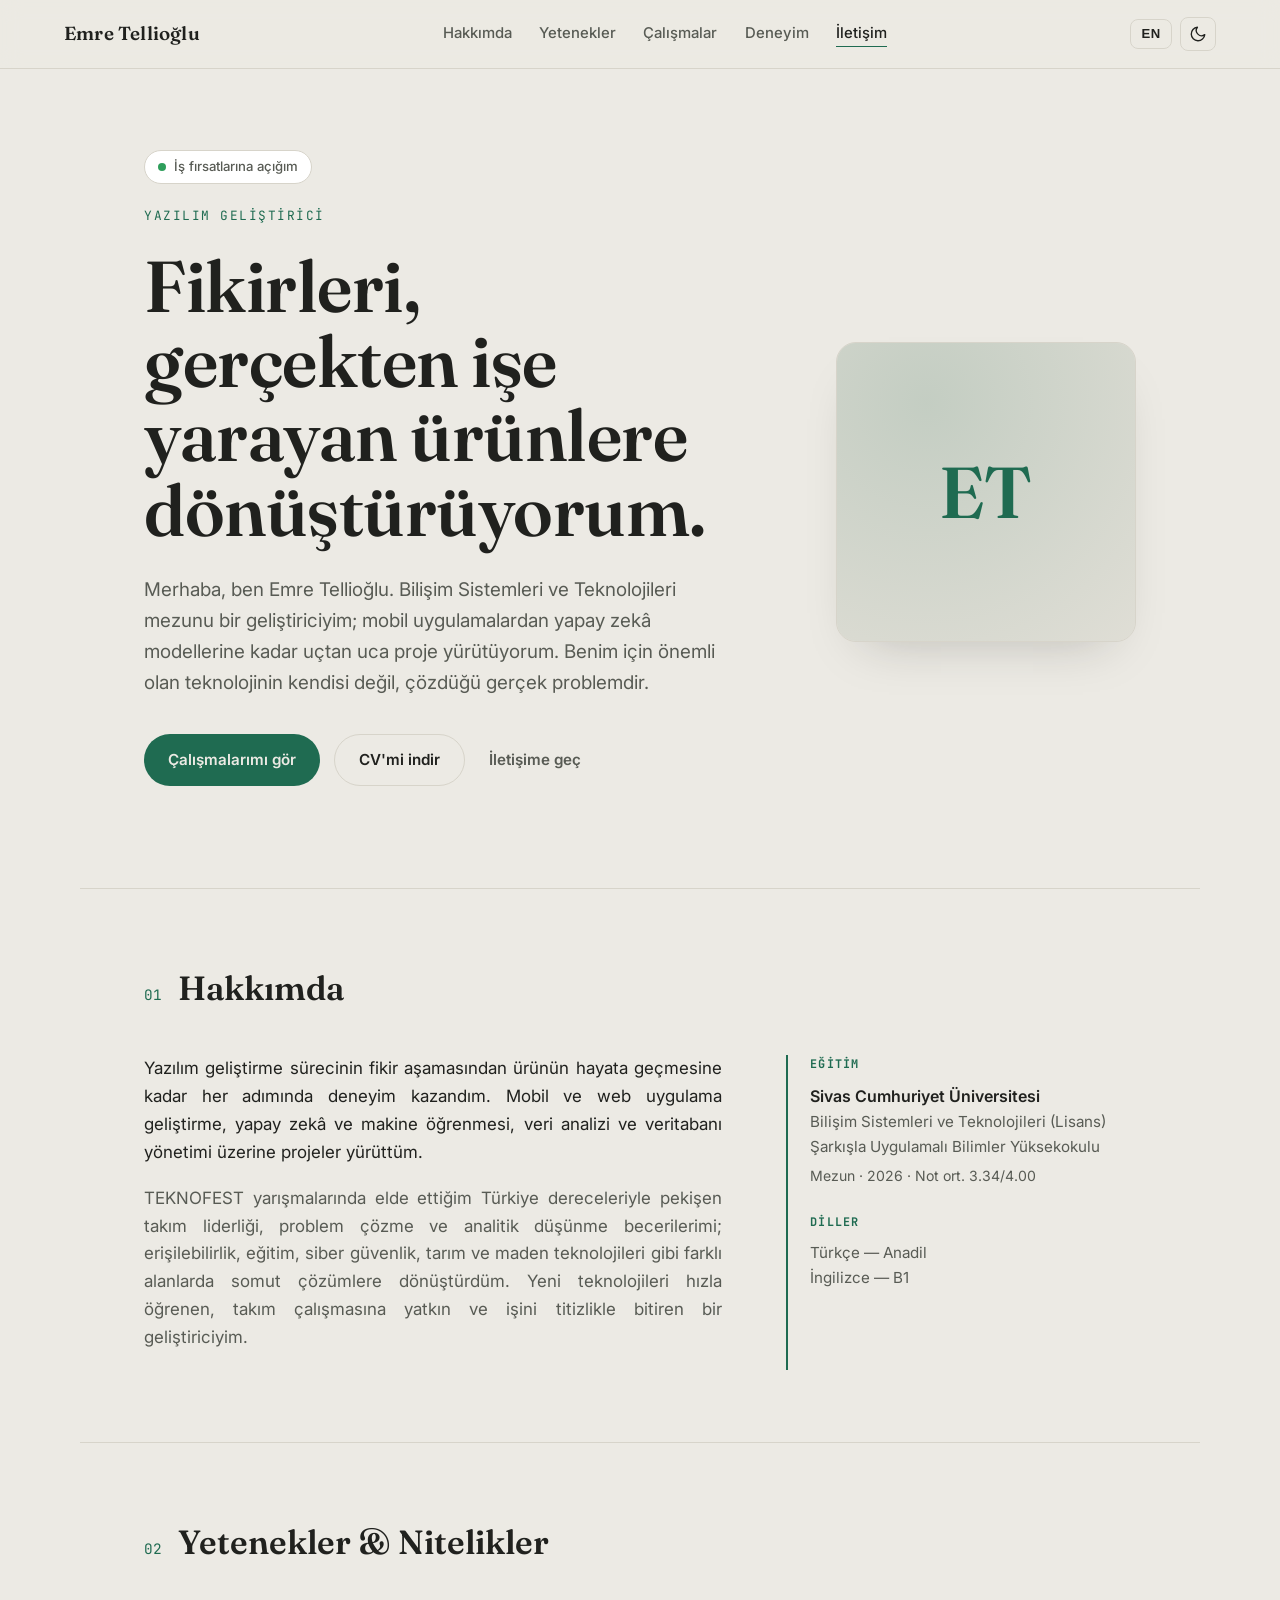
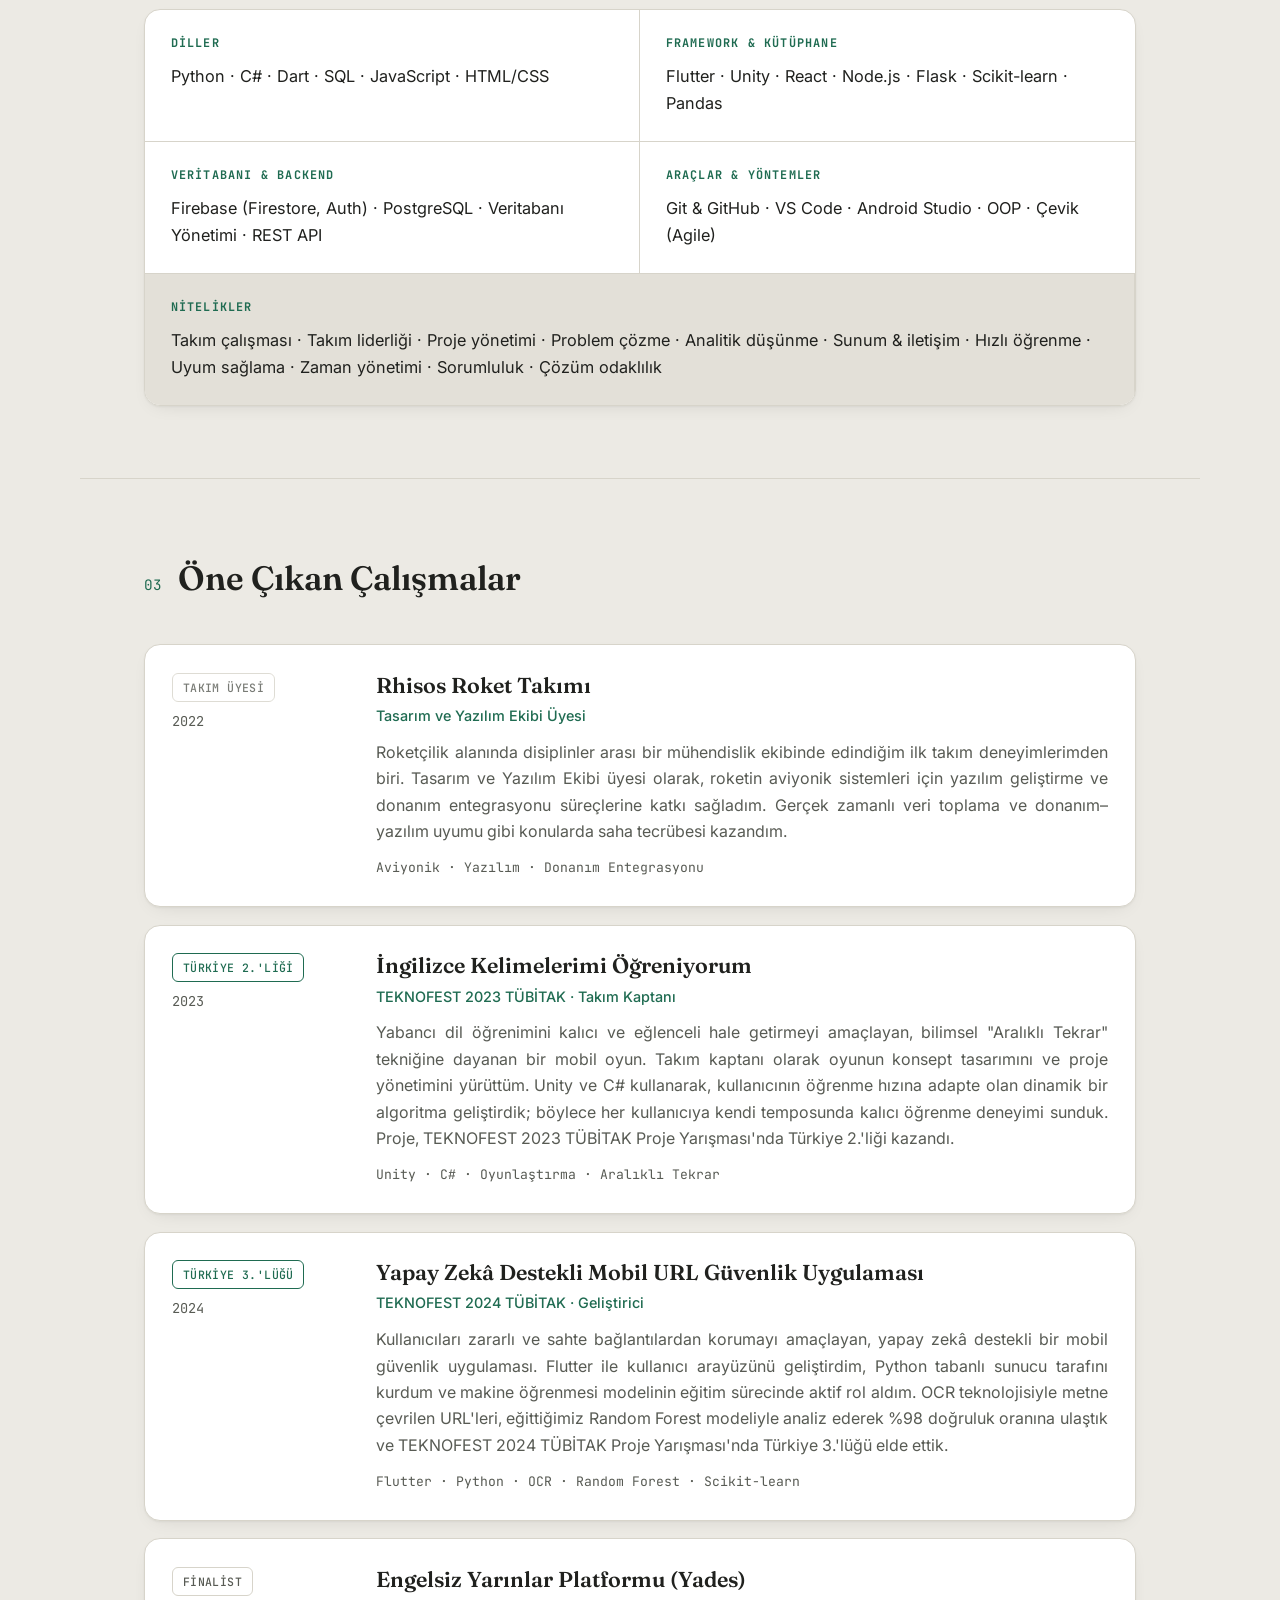
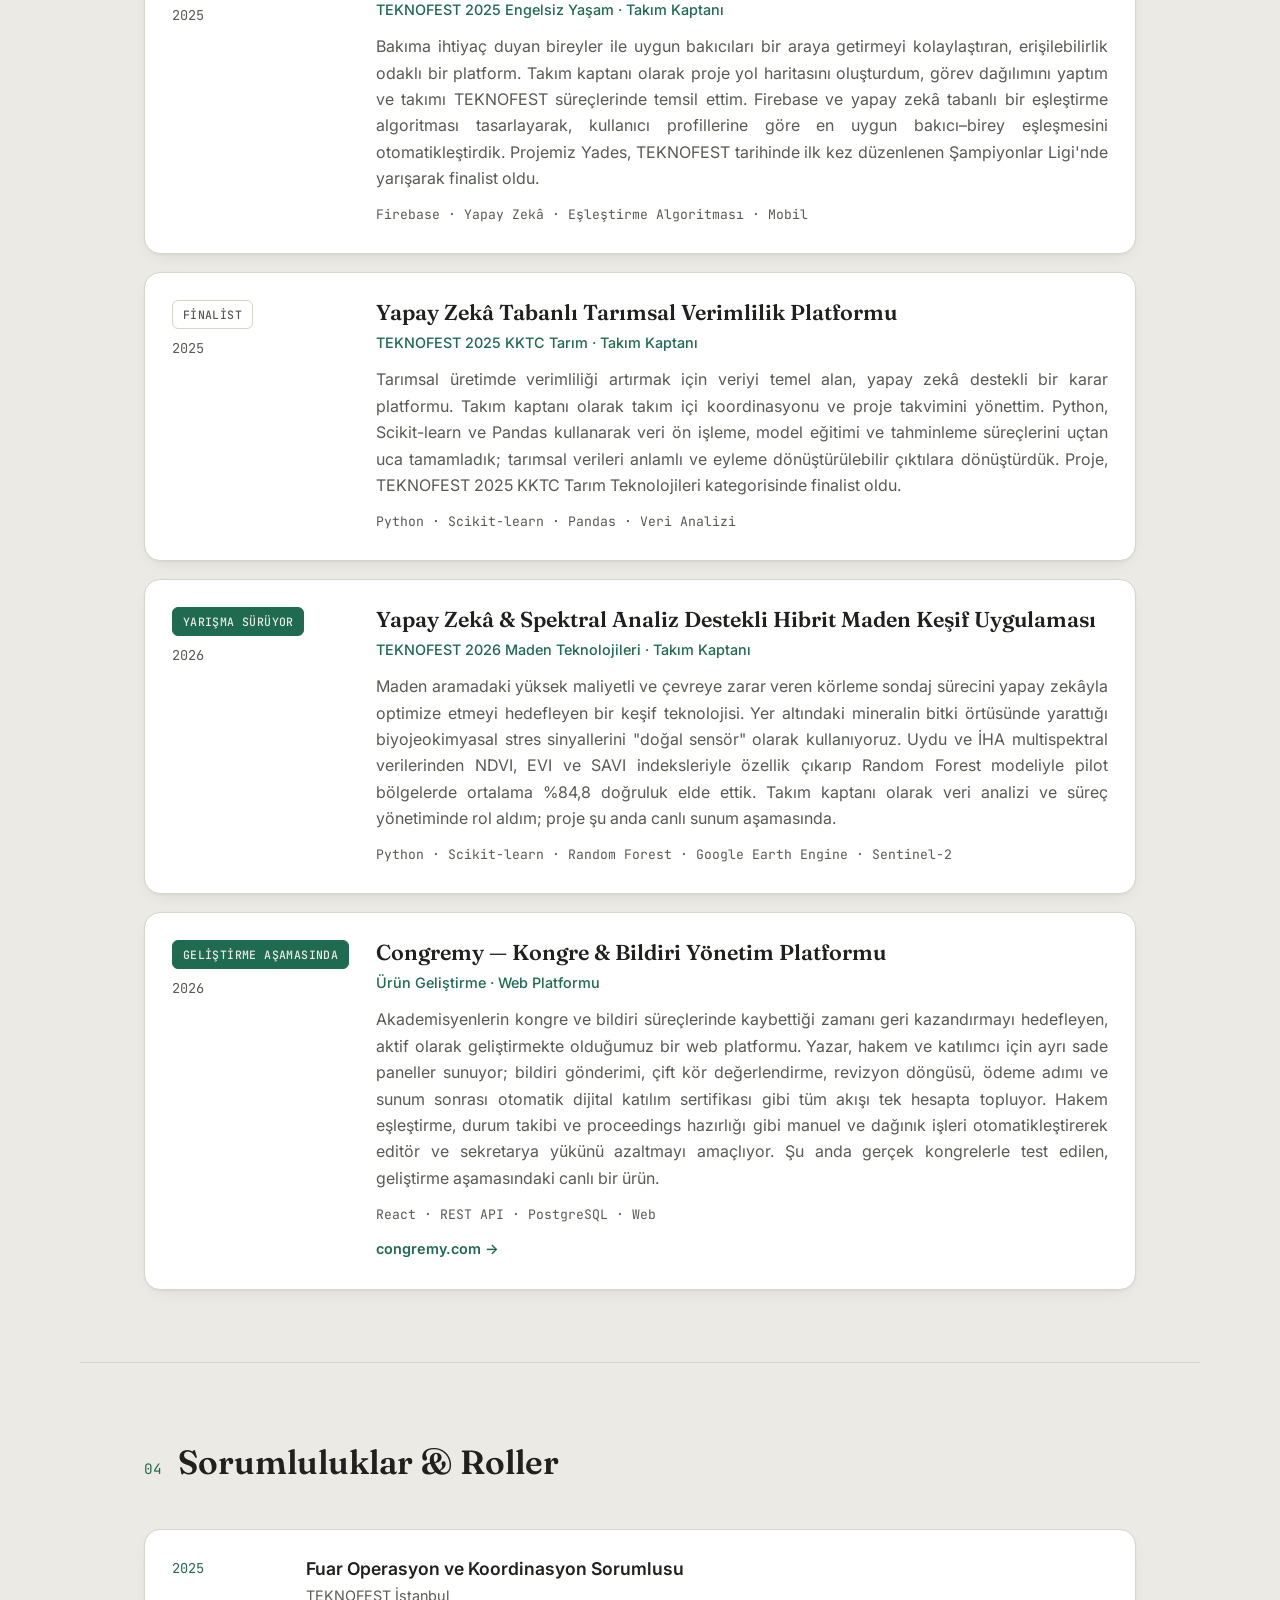
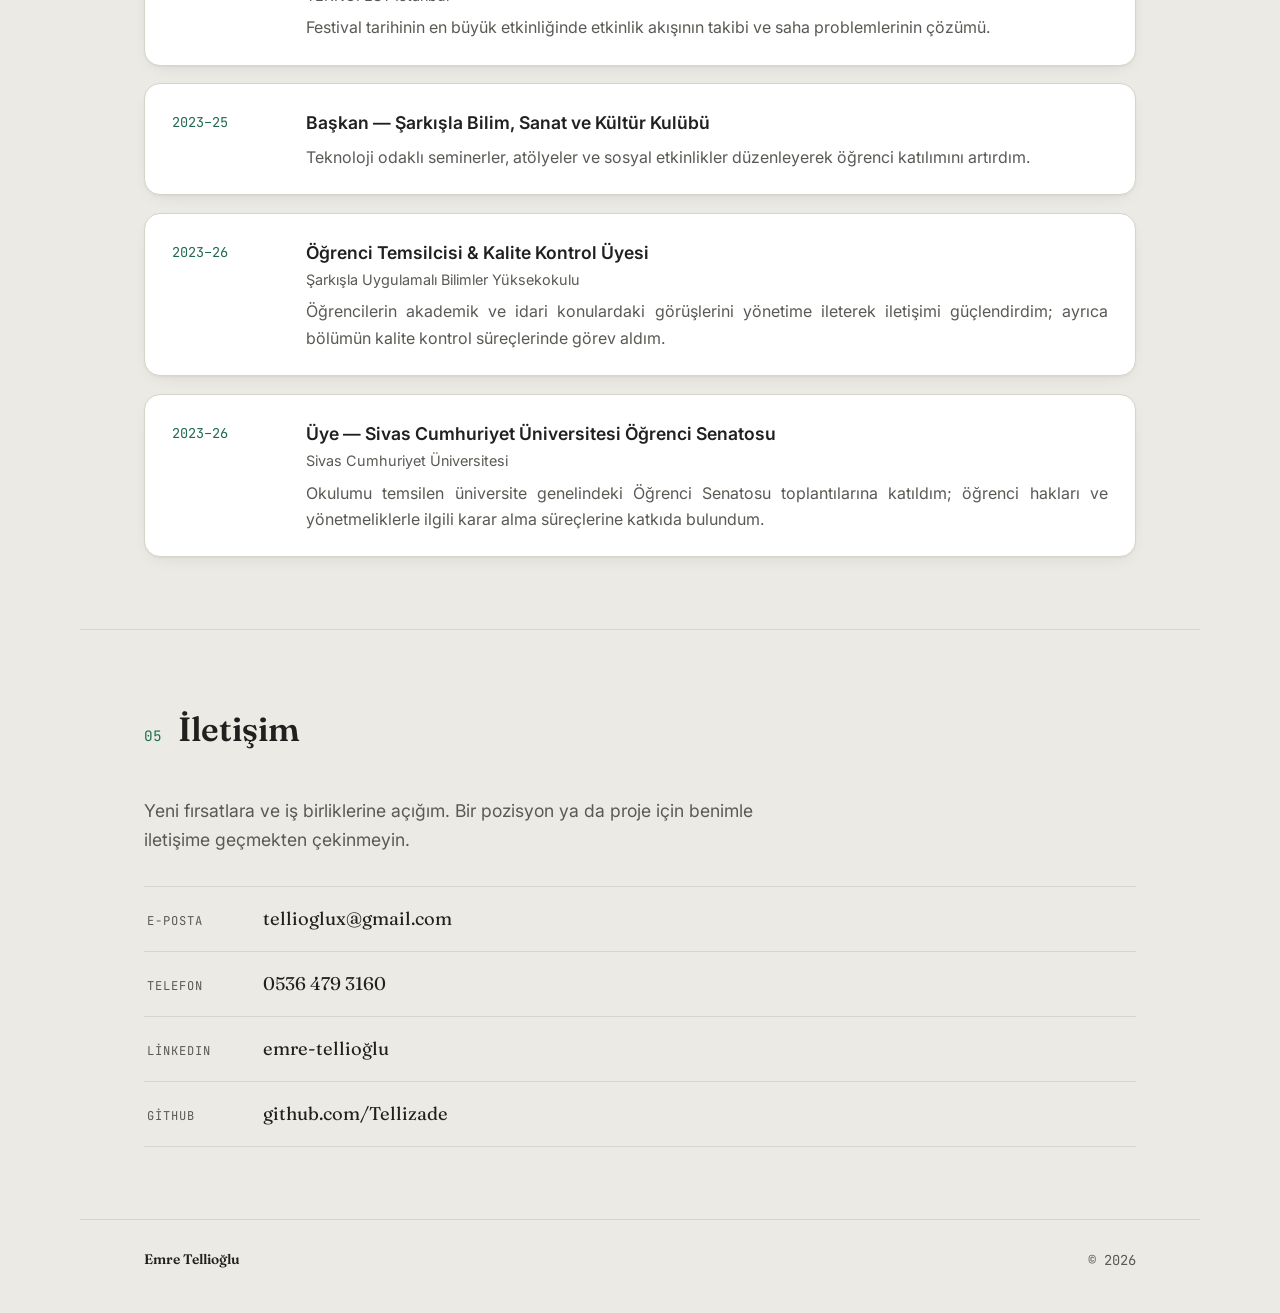
==== commit 7965222e: "Redesign: card-based layout, calmer green palette, ordering & content fixes - New professional palet" ====
--- a/index.html
+++ b/index.html
@@ -30,19 +30,6 @@
       <a href="#contact" data-i18n="nav_contact">İletişim</a>
     </nav>
     <div class="nav__actions">
-      <div class="accent-pick">
-        <button id="accentToggle" class="icon-btn" aria-label="Renk seç">
-          <svg viewBox="0 0 24 24" width="18" height="18" fill="none" stroke="currentColor" stroke-width="1.8" stroke-linecap="round" stroke-linejoin="round"><circle cx="13.5" cy="6.5" r="2.5"/><circle cx="17.5" cy="10.5" r="2.5"/><circle cx="8.5" cy="7.5" r="2.5"/><circle cx="6.5" cy="12.5" r="2.5"/><path d="M12 22a10 10 0 1 1 0-20c5.5 0 10 3.6 10 8 0 3-2.5 4-4 4h-2c-1 0-2 .8-2 2 0 .5.3 1 .3 1.5 0 1.4-.3 2-.3 2z"/></svg>
-        </button>
-        <div class="accent-menu" id="accentMenu" role="menu">
-          <button class="swatch" data-accent="#b04727" style="background:#b04727" aria-label="Kiremit"></button>
-          <button class="swatch" data-accent="#2f5fe0" style="background:#2f5fe0" aria-label="Kobalt"></button>
-          <button class="swatch" data-accent="#0e9e6e" style="background:#0e9e6e" aria-label="Zümrüt"></button>
-          <button class="swatch" data-accent="#7c4dff" style="background:#7c4dff" aria-label="Mor"></button>
-          <button class="swatch" data-accent="#0ea5b7" style="background:#0ea5b7" aria-label="Turkuaz"></button>
-          <button class="swatch" data-accent="#5b6472" style="background:#5b6472" aria-label="Antrasit"></button>
-        </div>
-      </div>
       <button id="langToggle" class="ghost-btn" aria-label="Switch language">EN</button>
       <button id="themeToggle" class="icon-btn" aria-label="Tema değiştir">
         <svg class="icon-moon" viewBox="0 0 24 24" width="18" height="18" fill="none" stroke="currentColor" stroke-width="1.8" stroke-linecap="round" stroke-linejoin="round"><path d="M21 12.8A9 9 0 1 1 11.2 3a7 7 0 0 0 9.8 9.8z"/></svg>
@@ -161,6 +148,124 @@
       <ol class="work">
         <li class="work__item">
           <div class="work__meta">
+            <span class="work__award work__award--muted" data-i18n="award_team">Takım Üyesi</span>
+            <span class="work__year">2022</span>
+          </div>
+          <div class="work__body">
+            <h3 class="work__title" data-i18n="w5_title">Rhisos Roket Takımı</h3>
+            <p class="work__role" data-i18n="w5_role">Tasarım ve Yazılım Ekibi Üyesi</p>
+            <p class="work__desc" data-i18n="w5_desc">
+              Roketçilik alanında disiplinler arası bir mühendislik ekibinde edindiğim ilk takım
+              deneyimlerimden biri. Tasarım ve Yazılım Ekibi üyesi olarak, roketin aviyonik sistemleri
+              için yazılım geliştirme ve donanım entegrasyonu süreçlerine katkı sağladım. Gerçek zamanlı
+              veri toplama ve donanım–yazılım uyumu gibi konularda saha tecrübesi kazandım.
+            </p>
+            <p class="work__stack" data-i18n="w5_stack">Aviyonik · Yazılım · Donanım Entegrasyonu</p>
+          </div>
+        </li>
+
+        <li class="work__item">
+          <div class="work__meta">
+            <span class="work__award" data-i18n="award_2nd">Türkiye 2.'liği</span>
+            <span class="work__year">2023</span>
+          </div>
+          <div class="work__body">
+            <h3 class="work__title" data-i18n="w2_title">İngilizce Kelimelerimi Öğreniyorum</h3>
+            <p class="work__role">TEKNOFEST 2023 TÜBİTAK · <span data-i18n="role_cap">Takım Kaptanı</span></p>
+            <p class="work__desc" data-i18n="w2_desc">
+              Yabancı dil öğrenimini kalıcı ve eğlenceli hale getirmeyi amaçlayan, bilimsel "Aralıklı
+              Tekrar" tekniğine dayanan bir mobil oyun. Takım kaptanı olarak oyunun konsept tasarımını
+              ve proje yönetimini yürüttüm. Unity ve C# kullanarak, kullanıcının öğrenme hızına adapte
+              olan dinamik bir algoritma geliştirdik; böylece her kullanıcıya kendi temposunda kalıcı
+              öğrenme deneyimi sunduk. Proje, TEKNOFEST 2023 TÜBİTAK Proje Yarışması'nda Türkiye
+              2.'liği kazandı.
+            </p>
+            <p class="work__stack">Unity · C# · Oyunlaştırma · Aralıklı Tekrar</p>
+          </div>
+        </li>
+
+        <li class="work__item">
+          <div class="work__meta">
+            <span class="work__award" data-i18n="award_3rd">Türkiye 3.'lüğü</span>
+            <span class="work__year">2024</span>
+          </div>
+          <div class="work__body">
+            <h3 class="work__title" data-i18n="w1_title">Yapay Zekâ Destekli Mobil URL Güvenlik Uygulaması</h3>
+            <p class="work__role">TEKNOFEST 2024 TÜBİTAK · <span data-i18n="role_dev">Geliştirici</span></p>
+            <p class="work__desc" data-i18n="w1_desc">
+              Kullanıcıları zararlı ve sahte bağlantılardan korumayı amaçlayan, yapay zekâ destekli bir
+              mobil güvenlik uygulaması. Flutter ile kullanıcı arayüzünü geliştirdim, Python tabanlı
+              sunucu tarafını kurdum ve makine öğrenmesi modelinin eğitim sürecinde aktif rol aldım.
+              OCR teknolojisiyle metne çevrilen URL'leri, eğittiğimiz Random Forest modeliyle analiz
+              ederek %98 doğruluk oranına ulaştık ve TEKNOFEST 2024 TÜBİTAK Proje Yarışması'nda Türkiye
+              3.'lüğü elde ettik.
+            </p>
+            <p class="work__stack">Flutter · Python · OCR · Random Forest · Scikit-learn</p>
+          </div>
+        </li>
+
+        <li class="work__item">
+          <div class="work__meta">
+            <span class="work__award work__award--alt" data-i18n="award_finalist">Finalist</span>
+            <span class="work__year">2025</span>
+          </div>
+          <div class="work__body">
+            <h3 class="work__title" data-i18n="w3_title">Engelsiz Yarınlar Platformu (Yades)</h3>
+            <p class="work__role">TEKNOFEST 2025 Engelsiz Yaşam · <span data-i18n="role_cap2">Takım Kaptanı</span></p>
+            <p class="work__desc" data-i18n="w3_desc">
+              Bakıma ihtiyaç duyan bireyler ile uygun bakıcıları bir araya getirmeyi kolaylaştıran,
+              erişilebilirlik odaklı bir platform. Takım kaptanı olarak proje yol haritasını oluşturdum,
+              görev dağılımını yaptım ve takımı TEKNOFEST süreçlerinde temsil ettim. Firebase ve yapay
+              zekâ tabanlı bir eşleştirme algoritması tasarlayarak, kullanıcı profillerine göre en uygun
+              bakıcı–birey eşleşmesini otomatikleştirdik. Projemiz Yades, TEKNOFEST tarihinde ilk kez
+              düzenlenen Şampiyonlar Ligi'nde yarışarak finalist oldu.
+            </p>
+            <p class="work__stack">Firebase · Yapay Zekâ · Eşleştirme Algoritması · Mobil</p>
+          </div>
+        </li>
+
+        <li class="work__item">
+          <div class="work__meta">
+            <span class="work__award work__award--alt" data-i18n="award_finalist2">Finalist</span>
+            <span class="work__year">2025</span>
+          </div>
+          <div class="work__body">
+            <h3 class="work__title" data-i18n="w4_title">Yapay Zekâ Tabanlı Tarımsal Verimlilik Platformu</h3>
+            <p class="work__role">TEKNOFEST 2025 KKTC Tarım · <span data-i18n="role_cap3">Takım Kaptanı</span></p>
+            <p class="work__desc" data-i18n="w4_desc">
+              Tarımsal üretimde verimliliği artırmak için veriyi temel alan, yapay zekâ destekli bir
+              karar platformu. Takım kaptanı olarak takım içi koordinasyonu ve proje takvimini yönettim.
+              Python, Scikit-learn ve Pandas kullanarak veri ön işleme, model eğitimi ve tahminleme
+              süreçlerini uçtan uca tamamladık; tarımsal verileri anlamlı ve eyleme dönüştürülebilir
+              çıktılara dönüştürdük. Proje, TEKNOFEST 2025 KKTC Tarım Teknolojileri kategorisinde
+              finalist oldu.
+            </p>
+            <p class="work__stack">Python · Scikit-learn · Pandas · Veri Analizi</p>
+          </div>
+        </li>
+
+        <li class="work__item">
+          <div class="work__meta">
+            <span class="work__award work__award--live" data-i18n="award_ongoing">Yarışma Sürüyor</span>
+            <span class="work__year">2026</span>
+          </div>
+          <div class="work__body">
+            <h3 class="work__title" data-i18n="wm_title">Yapay Zekâ &amp; Spektral Analiz Destekli Hibrit Maden Keşif Uygulaması</h3>
+            <p class="work__role">TEKNOFEST 2026 Maden Teknolojileri · <span data-i18n="role_capm">Takım Kaptanı</span></p>
+            <p class="work__desc" data-i18n="wm_desc">
+              Maden aramadaki yüksek maliyetli ve çevreye zarar veren körleme sondaj sürecini yapay
+              zekâyla optimize etmeyi hedefleyen bir keşif teknolojisi. Yer altındaki mineralin bitki
+              örtüsünde yarattığı biyojeokimyasal stres sinyallerini "doğal sensör" olarak kullanıyoruz.
+              Uydu ve İHA multispektral verilerinden NDVI, EVI ve SAVI indeksleriyle özellik çıkarıp
+              Random Forest modeliyle pilot bölgelerde ortalama %84,8 doğruluk elde ettik. Takım kaptanı
+              olarak veri analizi ve süreç yönetiminde rol aldım; proje şu anda canlı sunum aşamasında.
+            </p>
+            <p class="work__stack">Python · Scikit-learn · Random Forest · Google Earth Engine · Sentinel-2</p>
+          </div>
+        </li>
+
+        <li class="work__item">
+          <div class="work__meta">
             <span class="work__award work__award--live" data-i18n="award_dev">Geliştirme Aşamasında</span>
             <span class="work__year">2026</span>
           </div>
@@ -180,128 +285,6 @@
             <a class="work__link" href="https://congremy.com" target="_blank" rel="noopener" data-i18n="w0_link">congremy.com →</a>
           </div>
         </li>
-
-        <li class="work__item">
-          <div class="work__meta">
-            <span class="work__award work__award--live" data-i18n="award_ongoing">Yarışma Sürüyor</span>
-            <span class="work__year">2026</span>
-          </div>
-          <div class="work__body">
-            <h3 class="work__title" data-i18n="wm_title">Yapay Zekâ &amp; Spektral Analiz Destekli Hibrit Maden Keşif Uygulaması</h3>
-            <p class="work__role">TEKNOFEST 2026 Maden Teknolojileri · <span data-i18n="role_capm">Takım Kaptanı</span></p>
-            <p class="work__desc" data-i18n="wm_desc">
-              Maden aramada "samanlıkta iğne aramak" olarak görülen yüksek maliyetli ve çevreye zarar
-              veren körleme sondaj sürecini yapay zekâyla optimize etmeyi hedefleyen bir keşif
-              teknolojisi. Yer altındaki mineral zenginliğinin bitki örtüsünde yarattığı, çıplak gözle
-              görülemeyen biyojeokimyasal stres sinyallerini "doğal sensör" olarak kullanıyoruz.
-              Uydu ve İHA multispektral verilerinden NDVI, EVI ve SAVI indeksleriyle özellik çıkarıp
-              Random Forest modeliyle pilot bölgelerde ortalama %84,8 doğruluk elde ettik; her yeni
-              sondaj sonucuyla kendini yeniden eğiten bir aktif öğrenme döngüsü kurarak hata payını
-              sürekli düşürdük. Takım kaptanı olarak veri kaynaklarının belirlenmesi, stres indekslerinin
-              analizi ve sürecin yönetiminde rol aldım. Proje, TEKNOFEST 2026 Maden Teknolojileri
-              yarışmasında hâlâ devam ediyor; şu anda canlı sunum aşamasındayız.
-            </p>
-            <p class="work__stack">Python · Scikit-learn · Random Forest · Google Earth Engine · Rasterio/GDAL · Sentinel-2</p>
-          </div>
-        </li>
-
-        <li class="work__item">
-          <div class="work__meta">
-            <span class="work__award work__award--alt" data-i18n="award_finalist">Finalist</span>
-            <span class="work__year">2025</span>
-          </div>
-          <div class="work__body">
-            <h3 class="work__title" data-i18n="w3_title">Engelsiz Yarınlar Platformu (Yades)</h3>
-            <p class="work__role">TEKNOFEST 2025 Engelsiz Yaşam · <span data-i18n="role_cap2">Takım Kaptanı</span></p>
-            <p class="work__desc" data-i18n="w3_desc">
-              Bakıma ihtiyaç duyan bireyler ile uygun bakıcıları bir araya getirmeyi kolaylaştıran,
-              erişilebilirlik odaklı bir platform. Takım kaptanı olarak proje yol haritasını oluşturdum,
-              görev dağılımını yaptım ve takımı TEKNOFEST süreçlerinde temsil ettim. Firebase ve yapay
-              zekâ tabanlı bir eşleştirme algoritması tasarlayarak, kullanıcı profillerine göre en uygun
-              bakıcı–birey eşleşmesini otomatikleştirdik. Projemiz Yades, TEKNOFEST tarihinde ilk kez
-              düzenlenen Şampiyonlar Ligi'nde yarışarak finalist oldu.
-            </p>
-            <p class="work__stack">Firebase · Yapay Zekâ · Eşleştirme Algoritması · Mobil</p>
-          </div>
-        </li>
-
-        <li class="work__item">
-          <div class="work__meta">
-            <span class="work__award work__award--alt" data-i18n="award_finalist2">Finalist</span>
-            <span class="work__year">2025</span>
-          </div>
-          <div class="work__body">
-            <h3 class="work__title" data-i18n="w4_title">Yapay Zekâ Tabanlı Tarımsal Verimlilik Platformu</h3>
-            <p class="work__role">TEKNOFEST 2025 KKTC Tarım · <span data-i18n="role_cap3">Takım Kaptanı</span></p>
-            <p class="work__desc" data-i18n="w4_desc">
-              Tarımsal üretimde verimliliği artırmak için veriyi temel alan, yapay zekâ destekli bir
-              karar platformu. Takım kaptanı olarak takım içi koordinasyonu ve proje takvimini yönettim.
-              Python, Scikit-learn ve Pandas kullanarak veri ön işleme, model eğitimi ve tahminleme
-              süreçlerini uçtan uca tamamladık; tarımsal verileri anlamlı ve eyleme dönüştürülebilir
-              çıktılara dönüştürdük. Proje, TEKNOFEST 2025 KKTC Tarım Teknolojileri kategorisinde
-              finalist oldu.
-            </p>
-            <p class="work__stack">Python · Scikit-learn · Pandas · Veri Analizi</p>
-          </div>
-        </li>
-
-        <li class="work__item">
-          <div class="work__meta">
-            <span class="work__award" data-i18n="award_3rd">Türkiye 3.'lüğü</span>
-            <span class="work__year">2024</span>
-          </div>
-          <div class="work__body">
-            <h3 class="work__title" data-i18n="w1_title">Yapay Zekâ Destekli Mobil URL Güvenlik Uygulaması</h3>
-            <p class="work__role">TEKNOFEST 2024 TÜBİTAK · <span data-i18n="role_dev">Geliştirici</span></p>
-            <p class="work__desc" data-i18n="w1_desc">
-              Kullanıcıları zararlı ve sahte bağlantılardan korumayı amaçlayan, yapay zekâ destekli bir
-              mobil güvenlik uygulaması. Flutter ile kullanıcı arayüzünü geliştirdim, Python tabanlı
-              sunucu tarafını kurdum ve makine öğrenmesi modelinin eğitim sürecinde aktif rol aldım.
-              OCR teknolojisiyle metne çevrilen URL'leri, eğittiğimiz Random Forest modeliyle analiz
-              ederek %98 doğruluk oranına ulaştık ve TEKNOFEST 2024 TÜBİTAK Proje Yarışması'nda Türkiye
-              3.'lüğü elde ettik.
-            </p>
-            <p class="work__stack">Flutter · Python · OCR · Random Forest · Scikit-learn</p>
-          </div>
-        </li>
-
-        <li class="work__item">
-          <div class="work__meta">
-            <span class="work__award" data-i18n="award_2nd">Türkiye 2.'liği</span>
-            <span class="work__year">2023</span>
-          </div>
-          <div class="work__body">
-            <h3 class="work__title" data-i18n="w2_title">İngilizce Kelimelerimi Öğreniyorum</h3>
-            <p class="work__role">TEKNOFEST 2023 TÜBİTAK · <span data-i18n="role_cap">Takım Kaptanı</span></p>
-            <p class="work__desc" data-i18n="w2_desc">
-              Yabancı dil öğrenimini kalıcı ve eğlenceli hale getirmeyi amaçlayan, bilimsel "Aralıklı
-              Tekrar" tekniğine dayanan bir mobil oyun. Takım kaptanı olarak oyunun konsept tasarımını
-              ve proje yönetimini yürüttüm. Unity ve C# kullanarak, kullanıcının öğrenme hızına adapte
-              olan dinamik bir algoritma geliştirdik; böylece her kullanıcıya kendi temposunda kalıcı
-              öğrenme deneyimi sunduk. Proje, TEKNOFEST 2023 TÜBİTAK Proje Yarışması'nda Türkiye
-              2.'liği kazandı.
-            </p>
-            <p class="work__stack">Unity · C# · Oyunlaştırma · Aralıklı Tekrar</p>
-          </div>
-        </li>
-
-        <li class="work__item">
-          <div class="work__meta">
-            <span class="work__award work__award--muted" data-i18n="award_team">Takım Üyesi</span>
-            <span class="work__year">2022</span>
-          </div>
-          <div class="work__body">
-            <h3 class="work__title" data-i18n="w5_title">Rhisos Roket Takımı</h3>
-            <p class="work__role" data-i18n="w5_role">Tasarım ve Yazılım Ekibi Üyesi</p>
-            <p class="work__desc" data-i18n="w5_desc">
-              Roketçilik alanında disiplinler arası bir mühendislik ekibinde edindiğim ilk takım
-              deneyimlerimden biri. Tasarım ve Yazılım Ekibi üyesi olarak, roketin aviyonik sistemleri
-              için yazılım geliştirme ve donanım entegrasyonu süreçlerine katkı sağladım. Gerçek zamanlı
-              veri toplama ve donanım–yazılım uyumu gibi konularda saha tecrübesi kazandım.
-            </p>
-            <p class="work__stack" data-i18n="w5_stack">Aviyonik · Yazılım · Donanım Entegrasyonu</p>
-          </div>
-        </li>
       </ol>
     </section>
 
@@ -332,7 +315,15 @@
           <div class="path__body">
             <h3 class="path__role" data-i18n="p3_title">Öğrenci Temsilcisi &amp; Kalite Kontrol Üyesi</h3>
             <p class="path__org">Şarkışla Uygulamalı Bilimler Yüksekokulu</p>
-            <p class="path__desc" data-i18n="p3_desc">Okulumu temsilen Öğrenci Senatosu toplantılarına katıldım ve öğrenci görüşlerini yönetime ilettim; ayrıca bölümün kalite kontrol süreçlerinde görev aldım.</p>
+            <p class="path__desc" data-i18n="p3_desc">Öğrencilerin akademik ve idari konulardaki görüşlerini yönetime ileterek iletişimi güçlendirdim; ayrıca bölümün kalite kontrol süreçlerinde görev aldım.</p>
+          </div>
+        </li>
+        <li class="path__item">
+          <span class="path__year">2023–26</span>
+          <div class="path__body">
+            <h3 class="path__role" data-i18n="p4_title">Üye — Sivas Cumhuriyet Üniversitesi Öğrenci Senatosu</h3>
+            <p class="path__org">Sivas Cumhuriyet Üniversitesi</p>
+            <p class="path__desc" data-i18n="p4_desc">Okulumu temsilen üniversite genelindeki Öğrenci Senatosu toplantılarına katıldım; öğrenci hakları ve yönetmeliklerle ilgili karar alma süreçlerine katkıda bulundum.</p>
           </div>
         </li>
       </ul>
--- a/assets/css/style.css
+++ b/assets/css/style.css
@@ -4,16 +4,16 @@
    ========================================================= */
 
 :root {
-  --paper: #f7f7f9;
-  --paper-2: #eef0f4;
+  --paper: #eceae4;
+  --paper-2: #e3e0d8;
   --surface: #ffffff;
-  --ink: #14161d;
-  --ink-soft: #5a6172;
-  --line: #e3e6ec;
-  --accent: #3651e6;
-  --accent-ink: color-mix(in srgb, var(--accent), #000 16%);
-  --shadow-sm: 0 1px 2px rgba(20, 22, 29, .04), 0 4px 16px -8px rgba(20, 22, 29, .12);
-  --shadow-md: 0 24px 50px -28px rgba(20, 22, 29, .28);
+  --ink: #20211e;
+  --ink-soft: #585b54;
+  --line: #d7d4ca;
+  --accent: #1f6b51;
+  --accent-ink: color-mix(in srgb, var(--accent), #000 14%);
+  --shadow-sm: 0 1px 2px rgba(30, 31, 27, .05), 0 6px 20px -10px rgba(30, 31, 27, .14);
+  --shadow-md: 0 24px 50px -28px rgba(30, 31, 27, .26);
   --max: 1120px;
   --gut: clamp(1.4rem, 5vw, 4rem);
   --serif: "Fraunces", Georgia, "Times New Roman", serif;
@@ -22,13 +22,13 @@
 }
 
 [data-theme="dark"] {
-  --paper: #0d0f14;
-  --paper-2: #161922;
-  --surface: #14171f;
-  --ink: #e9ebf1;
-  --ink-soft: #9aa1b3;
-  --line: #262a35;
-  --accent: #7c8cff;
+  --paper: #111311;
+  --paper-2: #181b18;
+  --surface: #1b1e1b;
+  --ink: #e8eae5;
+  --ink-soft: #9ba093;
+  --line: #2b302b;
+  --accent: #4cbf93;
   --accent-ink: color-mix(in srgb, var(--accent), #fff 12%);
   --shadow-sm: 0 1px 2px rgba(0,0,0,.3), 0 6px 18px -10px rgba(0,0,0,.5);
   --shadow-md: 0 26px 54px -28px rgba(0,0,0,.7);
@@ -106,24 +106,6 @@
 
 .menu-toggle { display: none; }
 
-/* Renk seçici */
-.accent-pick { position: relative; }
-.accent-menu {
-  position: absolute; top: calc(100% + 8px); right: 0;
-  display: flex; gap: .5rem; padding: .6rem;
-  background: var(--surface); border: 1px solid var(--line);
-  border-radius: 12px; box-shadow: 0 14px 34px -18px rgba(0,0,0,.5);
-  opacity: 0; pointer-events: none; transform: translateY(-6px);
-  transition: opacity .18s, transform .18s; z-index: 60;
-}
-.accent-menu.open { opacity: 1; pointer-events: auto; transform: none; }
-.swatch {
-  width: 22px; height: 22px; border-radius: 50%;
-  border: 2px solid var(--surface); outline: 1px solid var(--line);
-  cursor: pointer; transition: transform .15s;
-}
-.swatch:hover { transform: scale(1.15); }
-
 /* ---------- Hero ---------- */
 .hero {
   max-width: var(--max);
@@ -244,7 +226,7 @@
 
 /* ---------- Hakkımda ---------- */
 .about { display: grid; grid-template-columns: 1.65fr 1fr; gap: clamp(1.5rem, 5vw, 4rem); }
-.about__lead p { font-size: 1.06rem; color: var(--ink-soft); margin-bottom: 1.1rem; }
+.about__lead p { font-size: 1.06rem; color: var(--ink-soft); margin-bottom: 1.1rem; text-align: justify; hyphens: auto; }
 .about__lead p:first-child { color: var(--ink); }
 .about__side {
   border-left: 2px solid var(--accent);
@@ -280,18 +262,19 @@
 .skills__list { font-size: 1.02rem; color: var(--ink); }
 
 /* ---------- Öne çıkan çalışmalar ---------- */
-.work { list-style: none; }
+.work { list-style: none; display: flex; flex-direction: column; gap: 1.1rem; }
 .work__item {
   display: grid;
   grid-template-columns: 180px 1fr;
   gap: 1.5rem;
-  padding: 1.8rem 1.2rem;
-  border-top: 1px solid var(--line);
-  border-radius: 14px;
-  transition: background .2s, transform .2s;
-}
-.work__item:hover { background: var(--surface); box-shadow: var(--shadow-sm); transform: translateY(-2px); }
-.work__item:first-child { border-top: none; }
+  padding: 1.7rem 1.7rem;
+  background: var(--surface);
+  border: 1px solid var(--line);
+  border-radius: 16px;
+  box-shadow: var(--shadow-sm);
+  transition: box-shadow .2s, transform .2s, border-color .2s;
+}
+.work__item:hover { box-shadow: var(--shadow-md); transform: translateY(-3px); border-color: color-mix(in srgb, var(--accent) 45%, var(--line)); }
 .work__meta { display: flex; flex-direction: column; gap: .5rem; }
 .work__award {
   align-self: start;
@@ -306,7 +289,7 @@
 .work__year { font-family: var(--mono); color: var(--ink-soft); font-size: .85rem; }
 .work__title { font-family: var(--serif); font-weight: 600; font-size: 1.35rem; line-height: 1.2; }
 .work__role { color: var(--accent); font-size: .9rem; font-weight: 500; margin: .35rem 0 .7rem; }
-.work__desc { color: var(--ink-soft); max-width: 64ch; }
+.work__desc { color: var(--ink-soft); text-align: justify; hyphens: auto; }
 .work__stack { font-family: var(--mono); font-size: .82rem; color: var(--ink-soft); margin-top: .8rem; }
 .work__link { display: inline-block; margin-top: .7rem; font-weight: 600; font-size: .9rem; color: var(--accent); border-bottom: 1px solid transparent; transition: border-color .2s; }
 .work__link:hover { border-color: var(--accent); }
@@ -321,20 +304,24 @@
 .mini__title { font-weight: 600; margin-bottom: .4rem; }
 .mini__desc { color: var(--ink-soft); font-size: .92rem; }
 
-/* ---------- Deneyim ---------- */
-.path { list-style: none; }
+/* ---------- Sorumluluklar ---------- */
+.path { list-style: none; display: flex; flex-direction: column; gap: 1.1rem; }
 .path__item {
   display: grid;
   grid-template-columns: 110px 1fr;
   gap: 1.5rem;
-  padding: 1.4rem 0;
-  border-top: 1px solid var(--line);
-}
-.path__item:first-child { border-top: none; }
+  padding: 1.5rem 1.7rem;
+  background: var(--surface);
+  border: 1px solid var(--line);
+  border-radius: 16px;
+  box-shadow: var(--shadow-sm);
+  transition: box-shadow .2s, transform .2s, border-color .2s;
+}
+.path__item:hover { box-shadow: var(--shadow-md); transform: translateY(-3px); border-color: color-mix(in srgb, var(--accent) 45%, var(--line)); }
 .path__year { font-family: var(--mono); color: var(--accent); font-size: .85rem; padding-top: .2rem; }
 .path__role { font-size: 1.1rem; font-weight: 600; }
 .path__org { color: var(--ink-soft); font-size: .9rem; margin-top: .1rem; }
-.path__desc { color: var(--ink-soft); margin-top: .4rem; max-width: 66ch; }
+.path__desc { color: var(--ink-soft); margin-top: .4rem; text-align: justify; hyphens: auto; }
 
 /* ---------- İletişim ---------- */
 .block--contact { padding-bottom: clamp(3rem, 8vh, 5rem); }
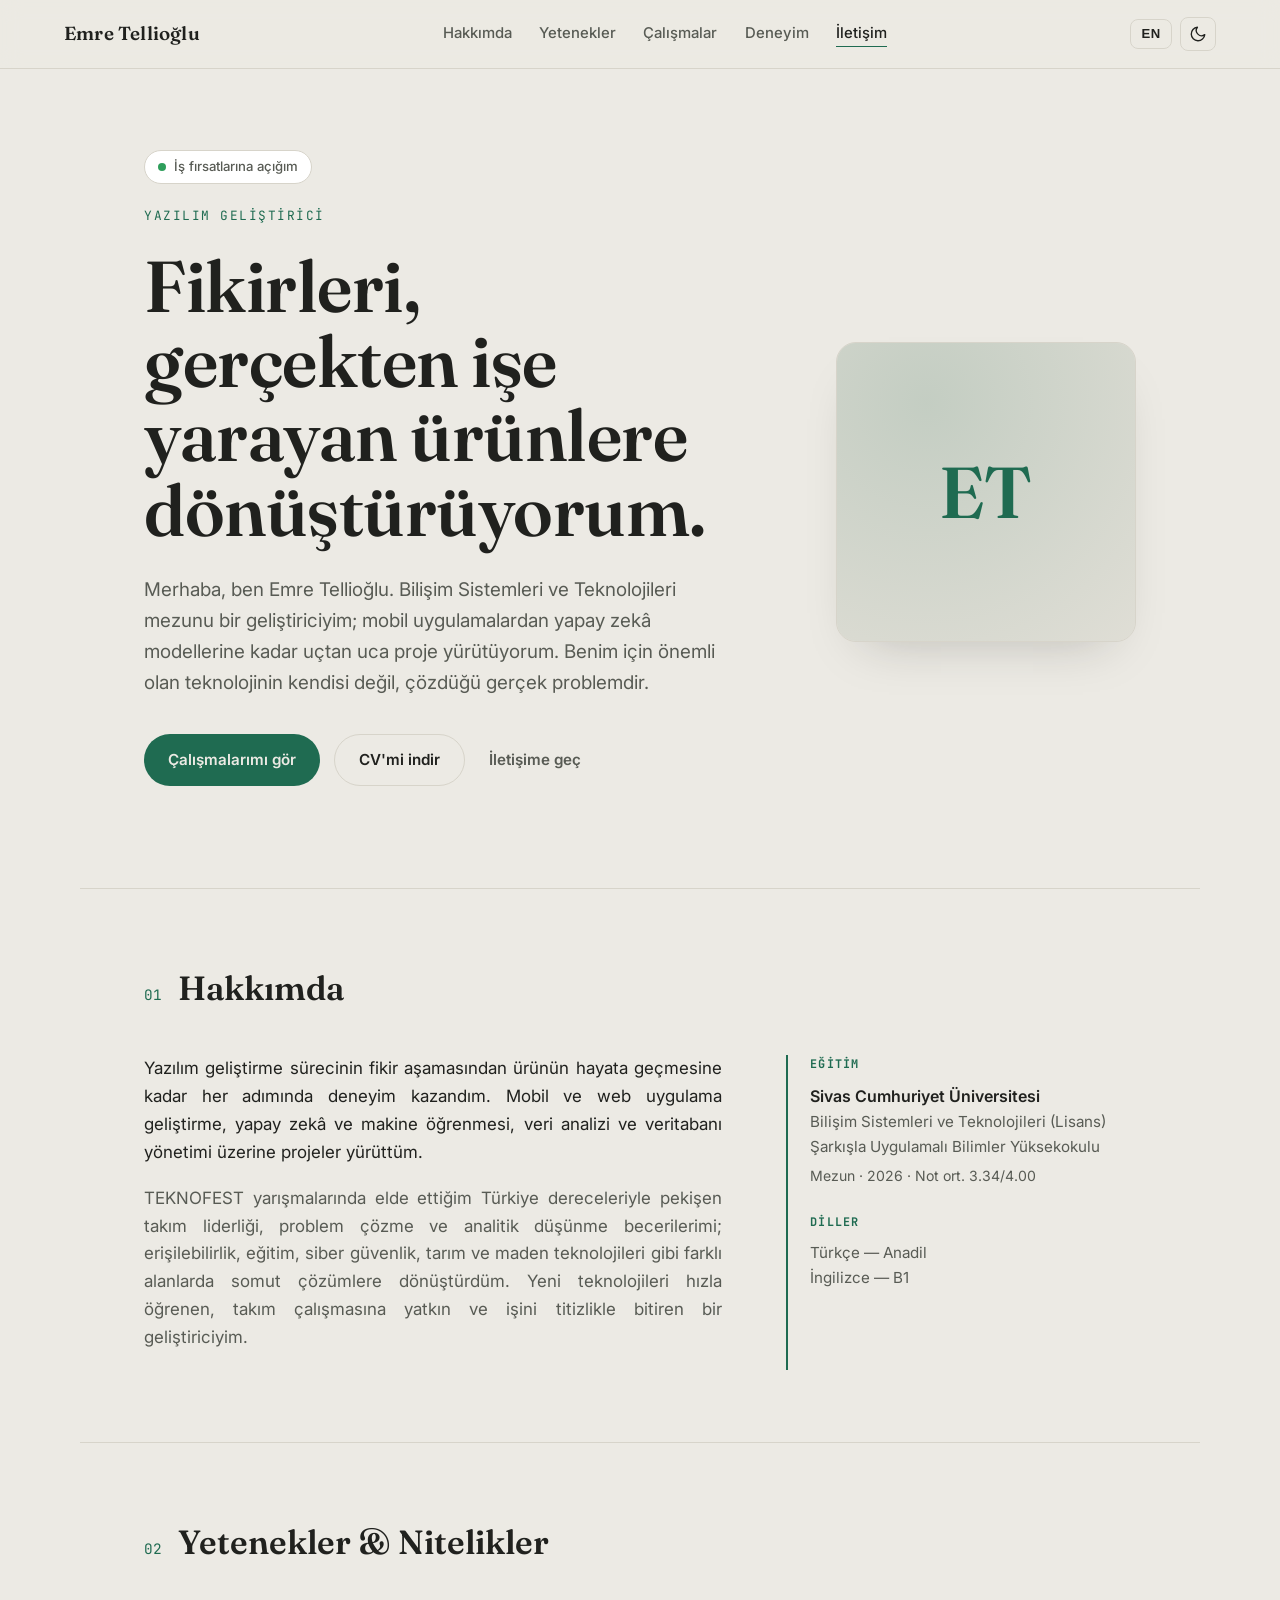
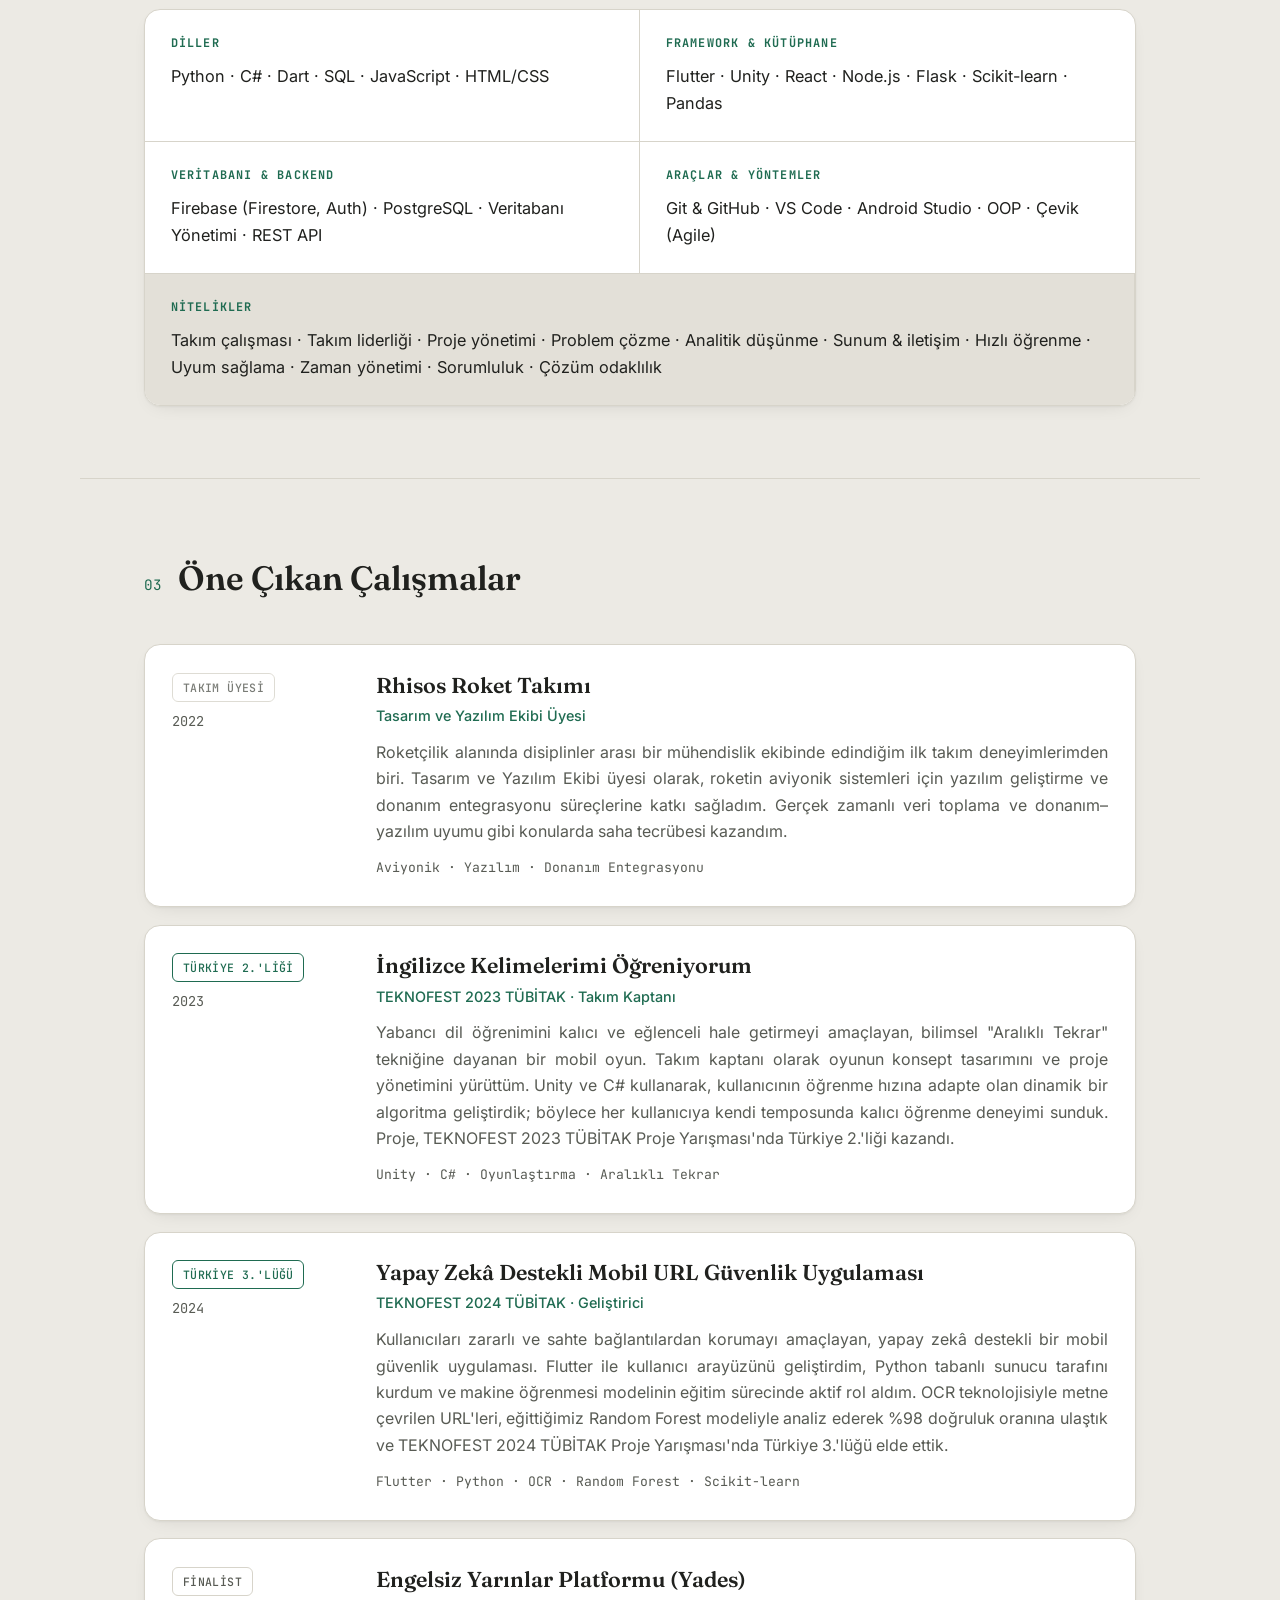
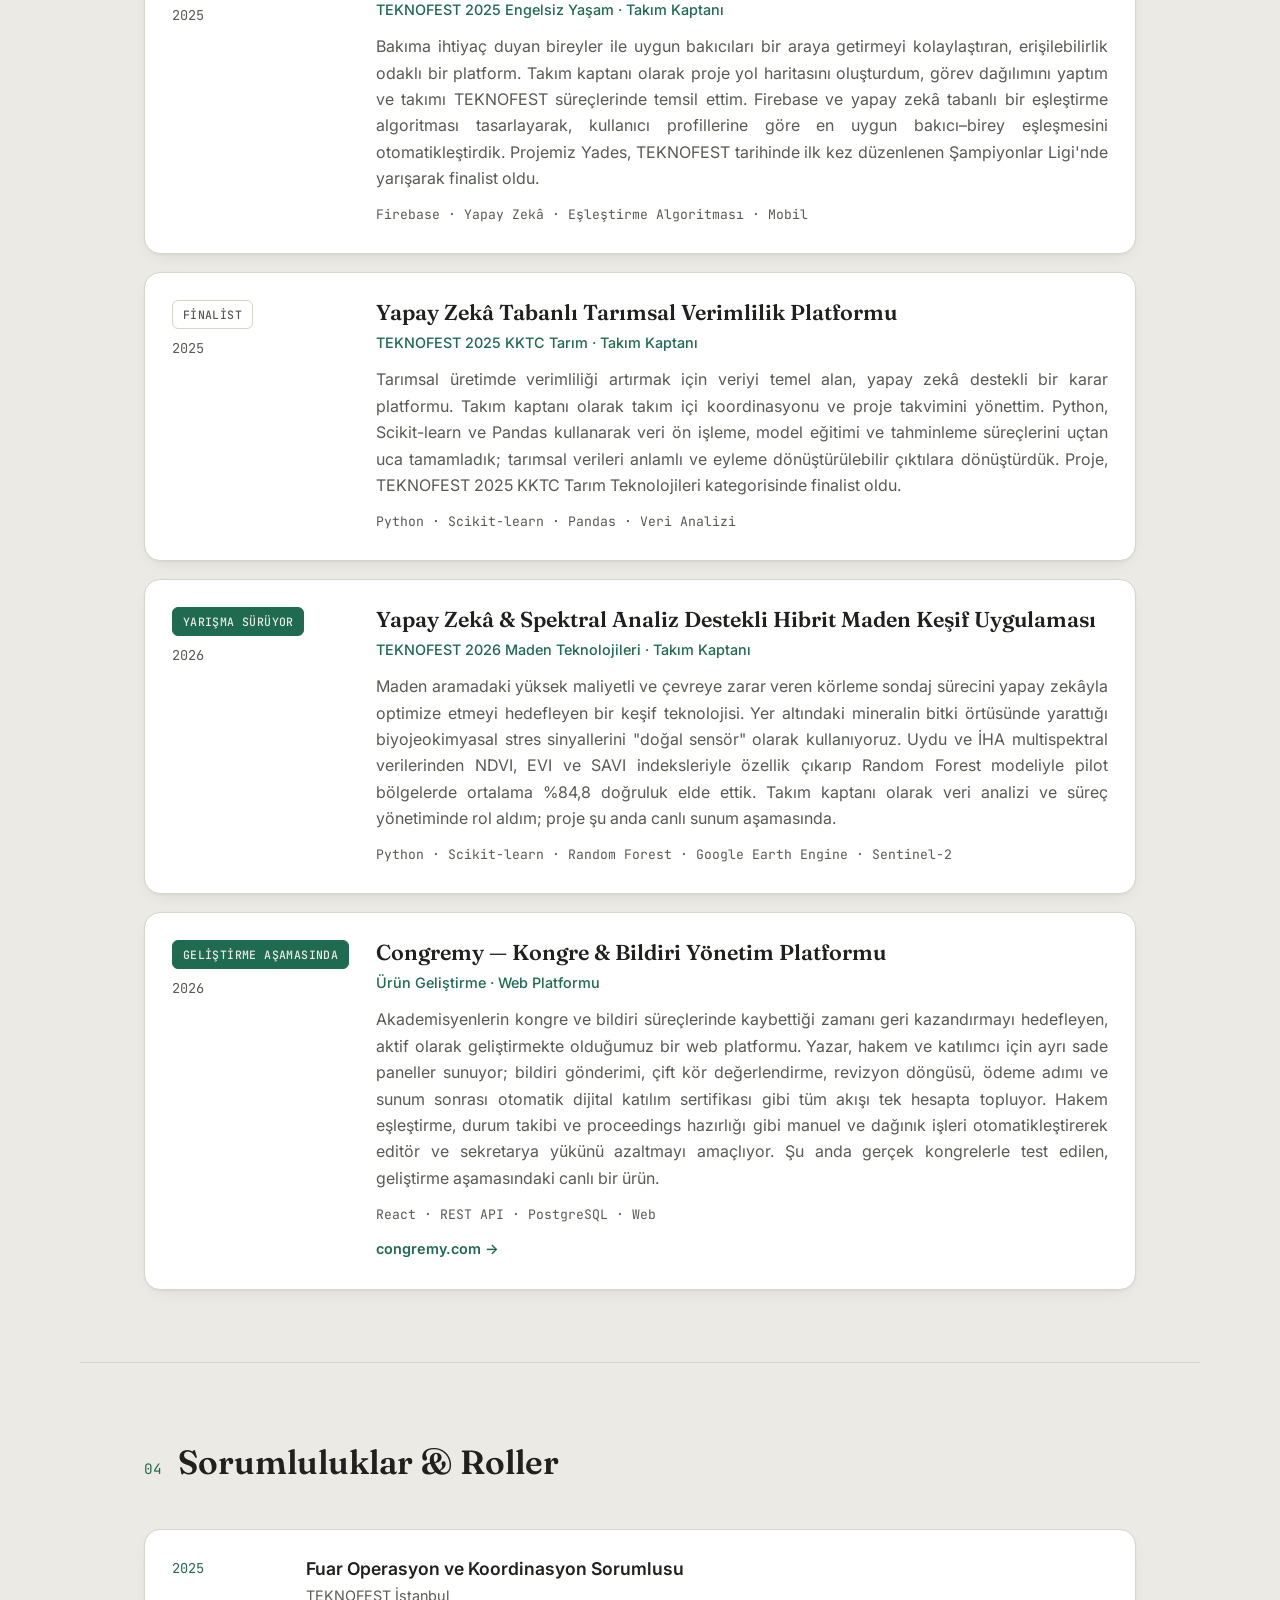
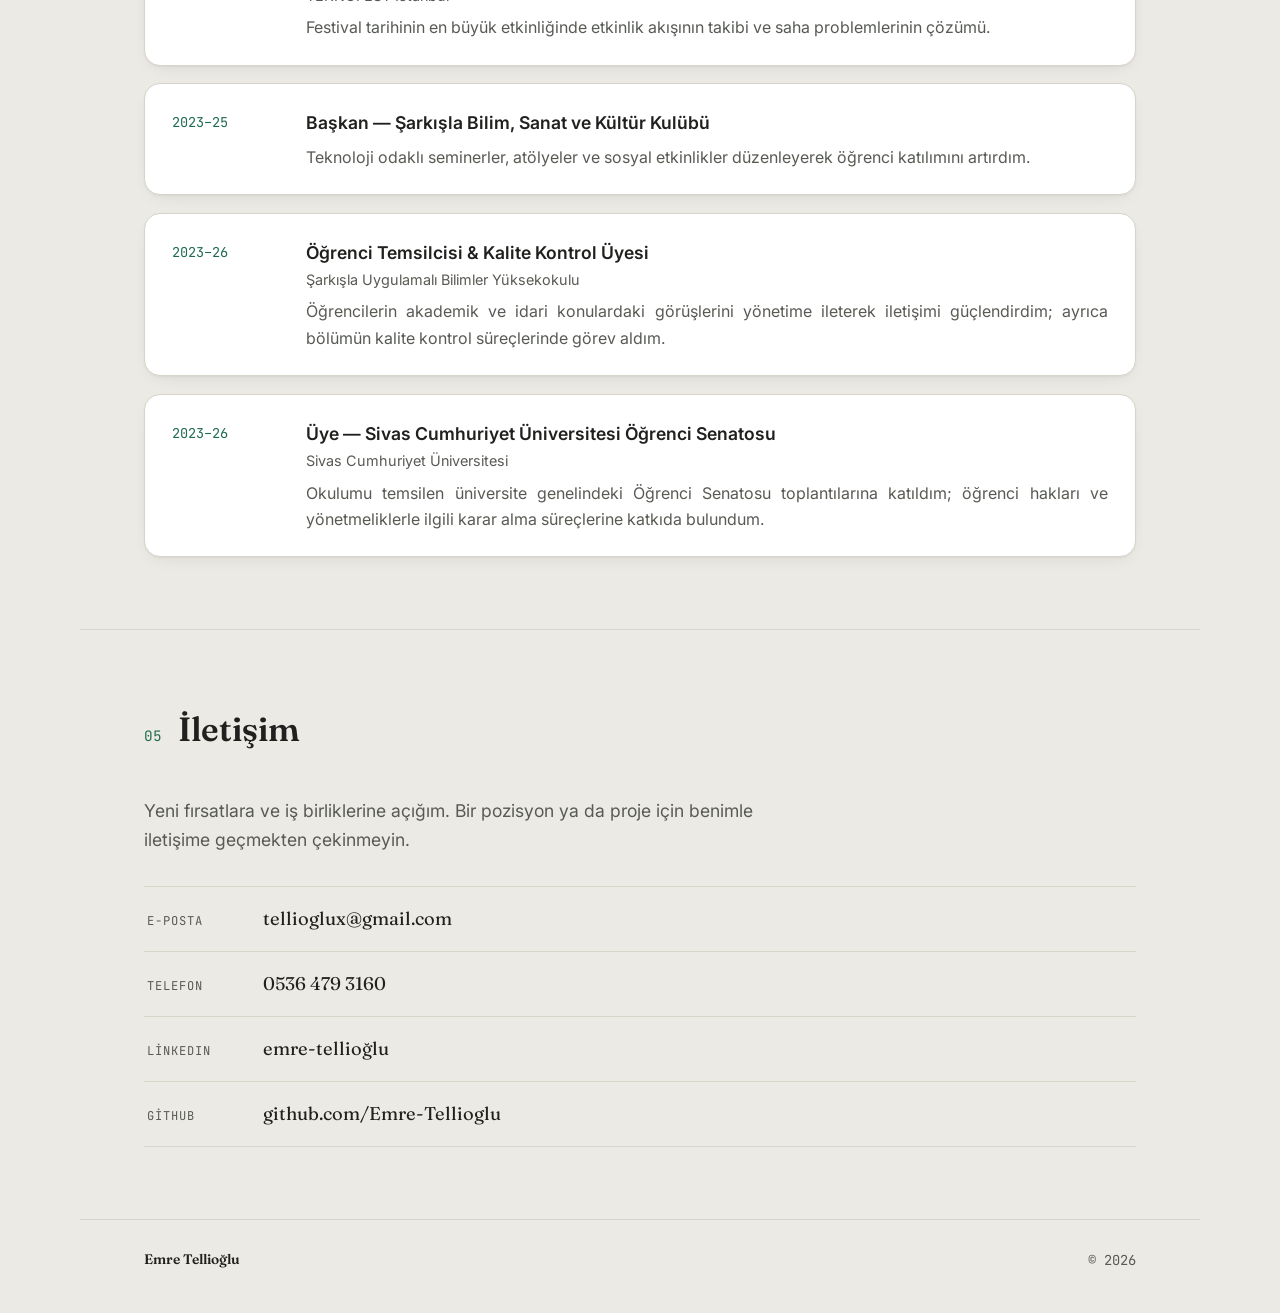
==== commit c9793505: "Update GitHub username and Pages URL to Emre-Tellioglu - Rename all references Tellizade -> Emre-Tel" ====
--- a/index.html
+++ b/index.html
@@ -352,9 +352,9 @@
           <span class="contact__key">LinkedIn</span>
           <span class="contact__val">emre-tellioğlu</span>
         </a>
-        <a class="contact__row" href="https://github.com/Tellizade" target="_blank" rel="noopener">
+        <a class="contact__row" href="https://github.com/Emre-Tellioglu" target="_blank" rel="noopener">
           <span class="contact__key">GitHub</span>
-          <span class="contact__val">github.com/Tellizade</span>
+          <span class="contact__val">github.com/Emre-Tellioglu</span>
         </a>
       </div>
     </section>
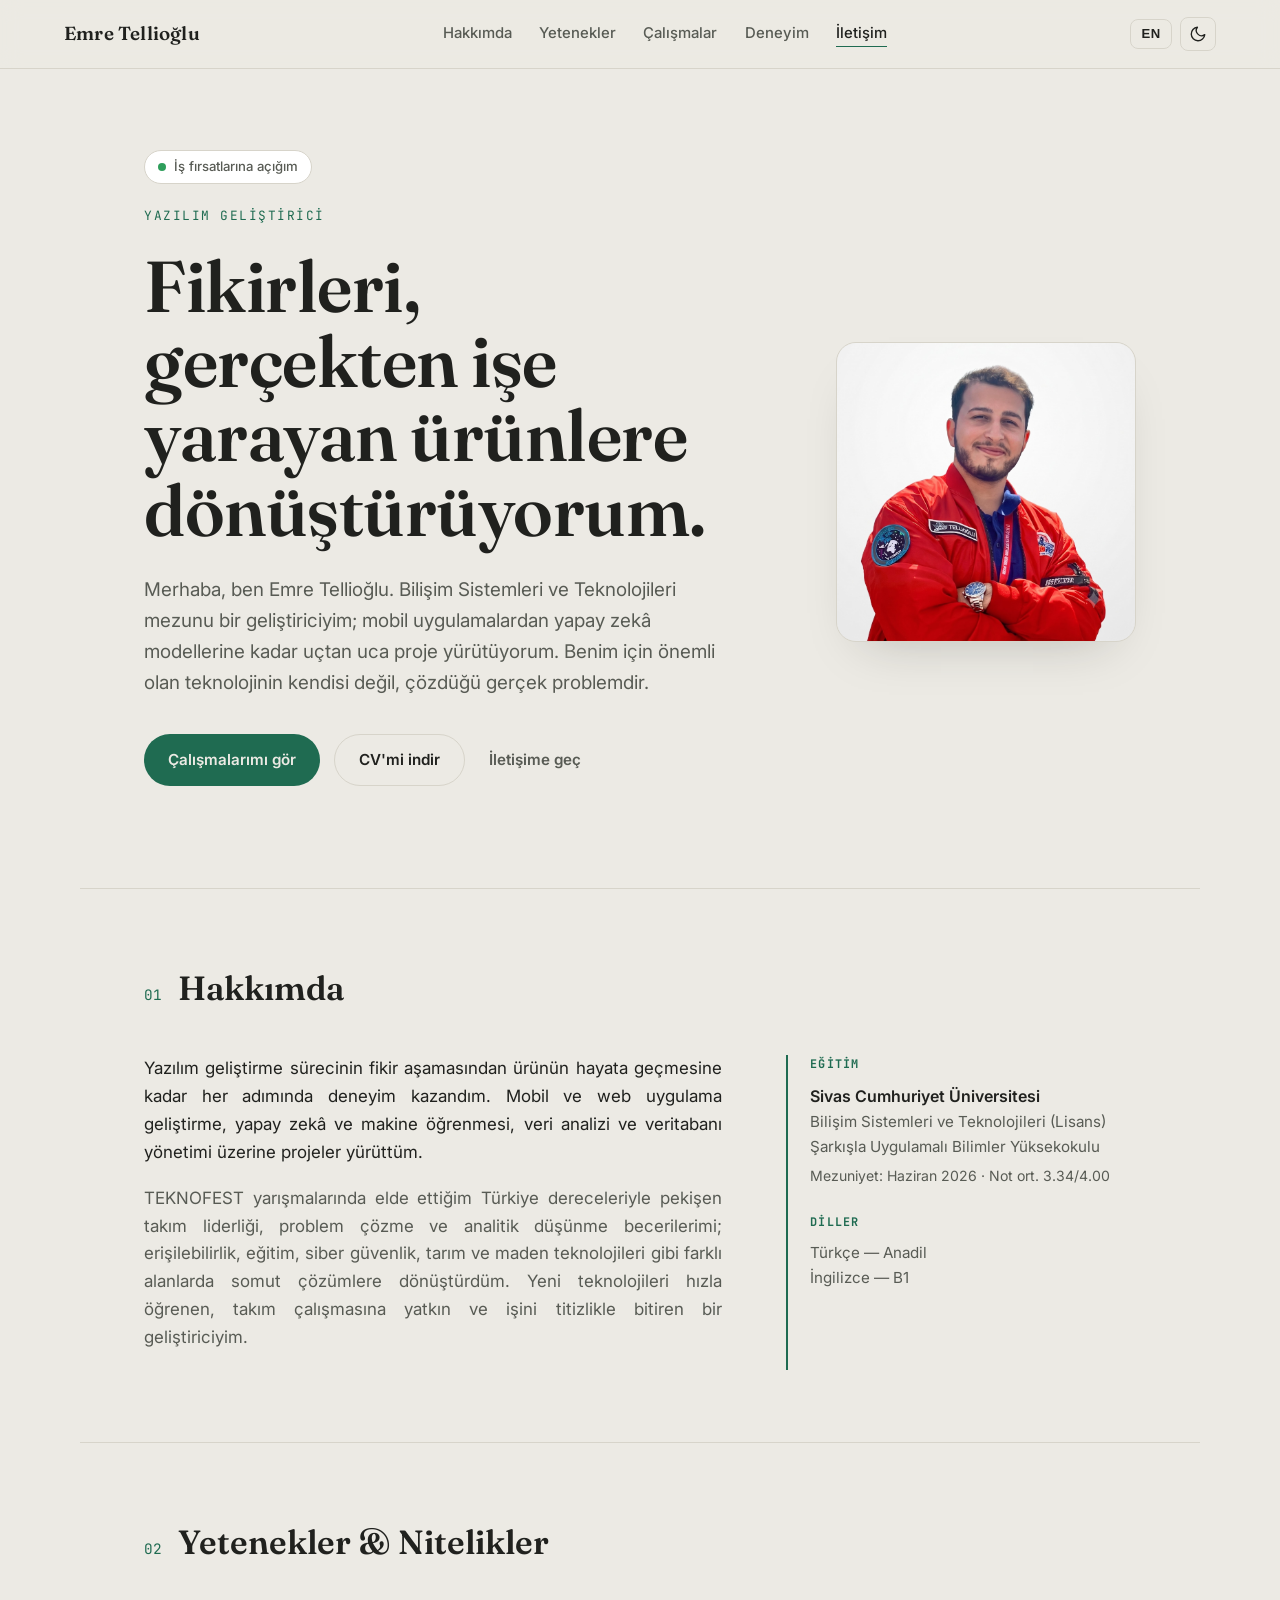
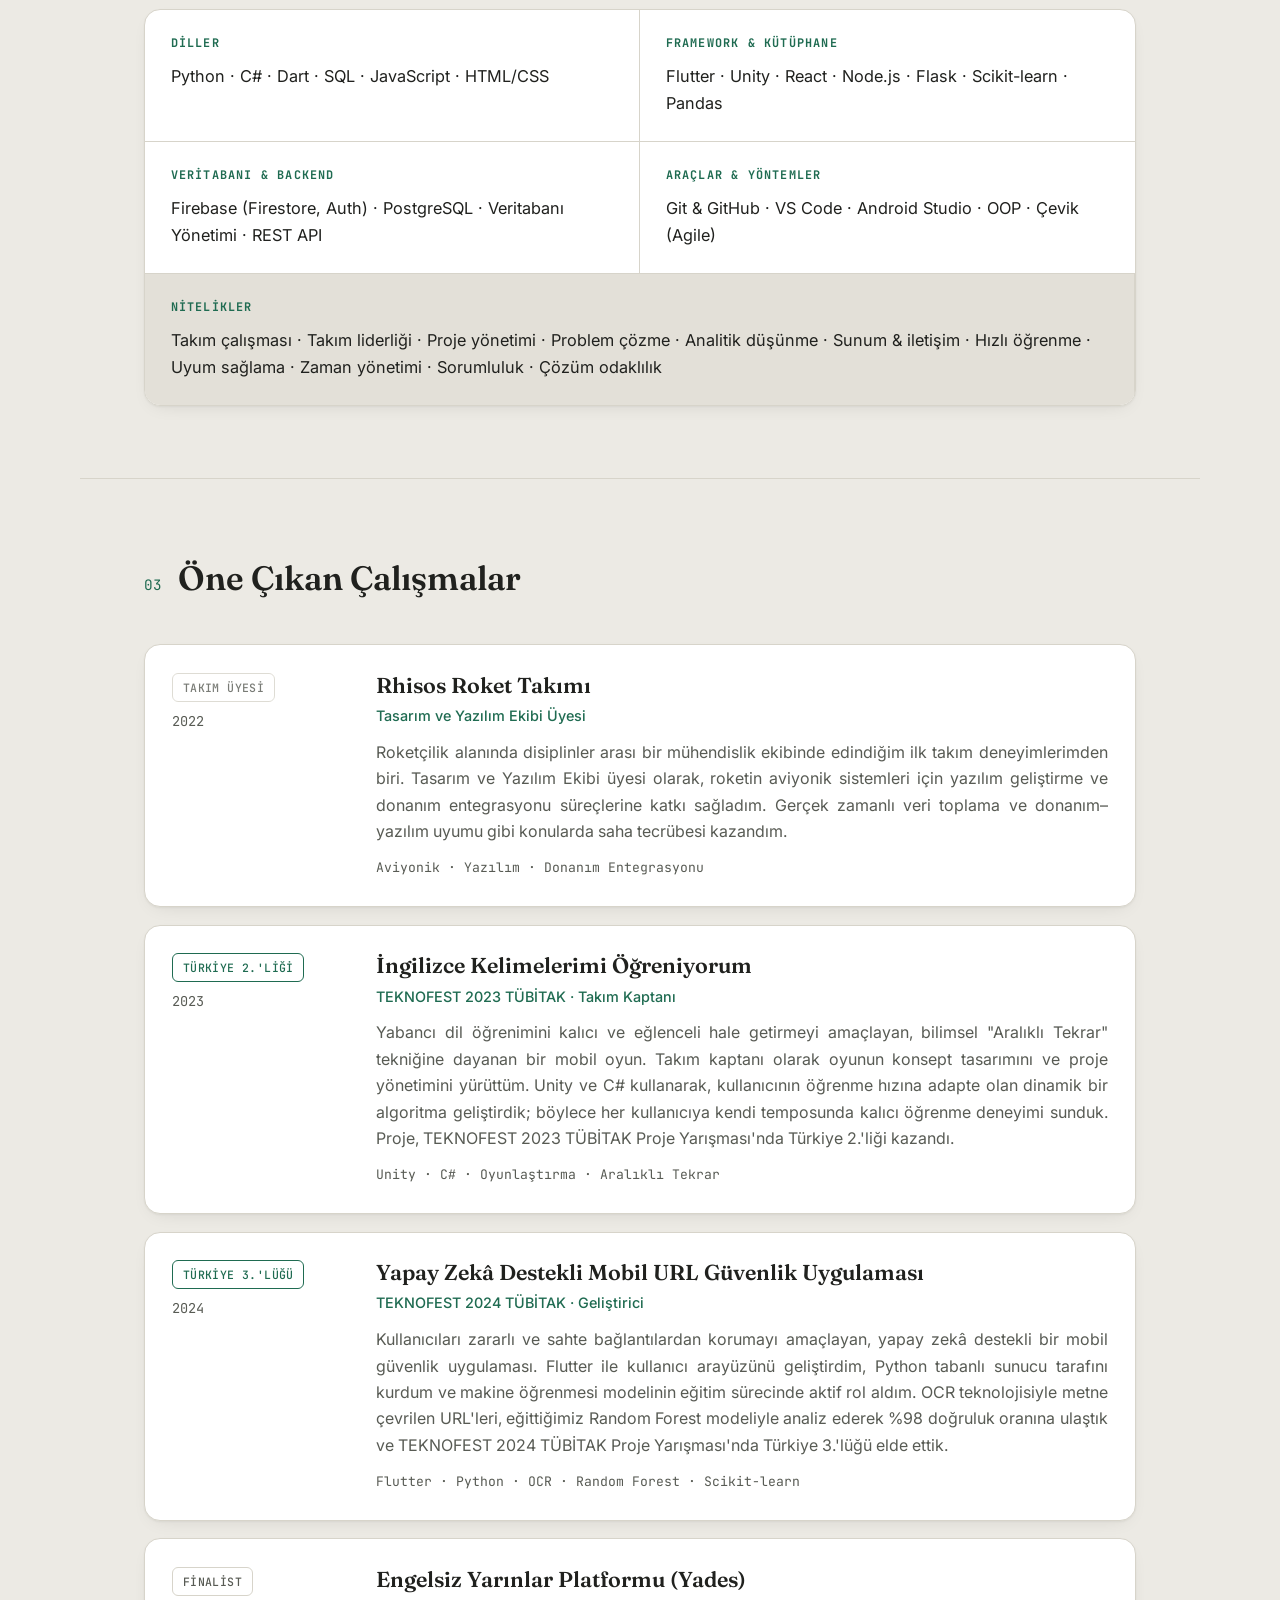
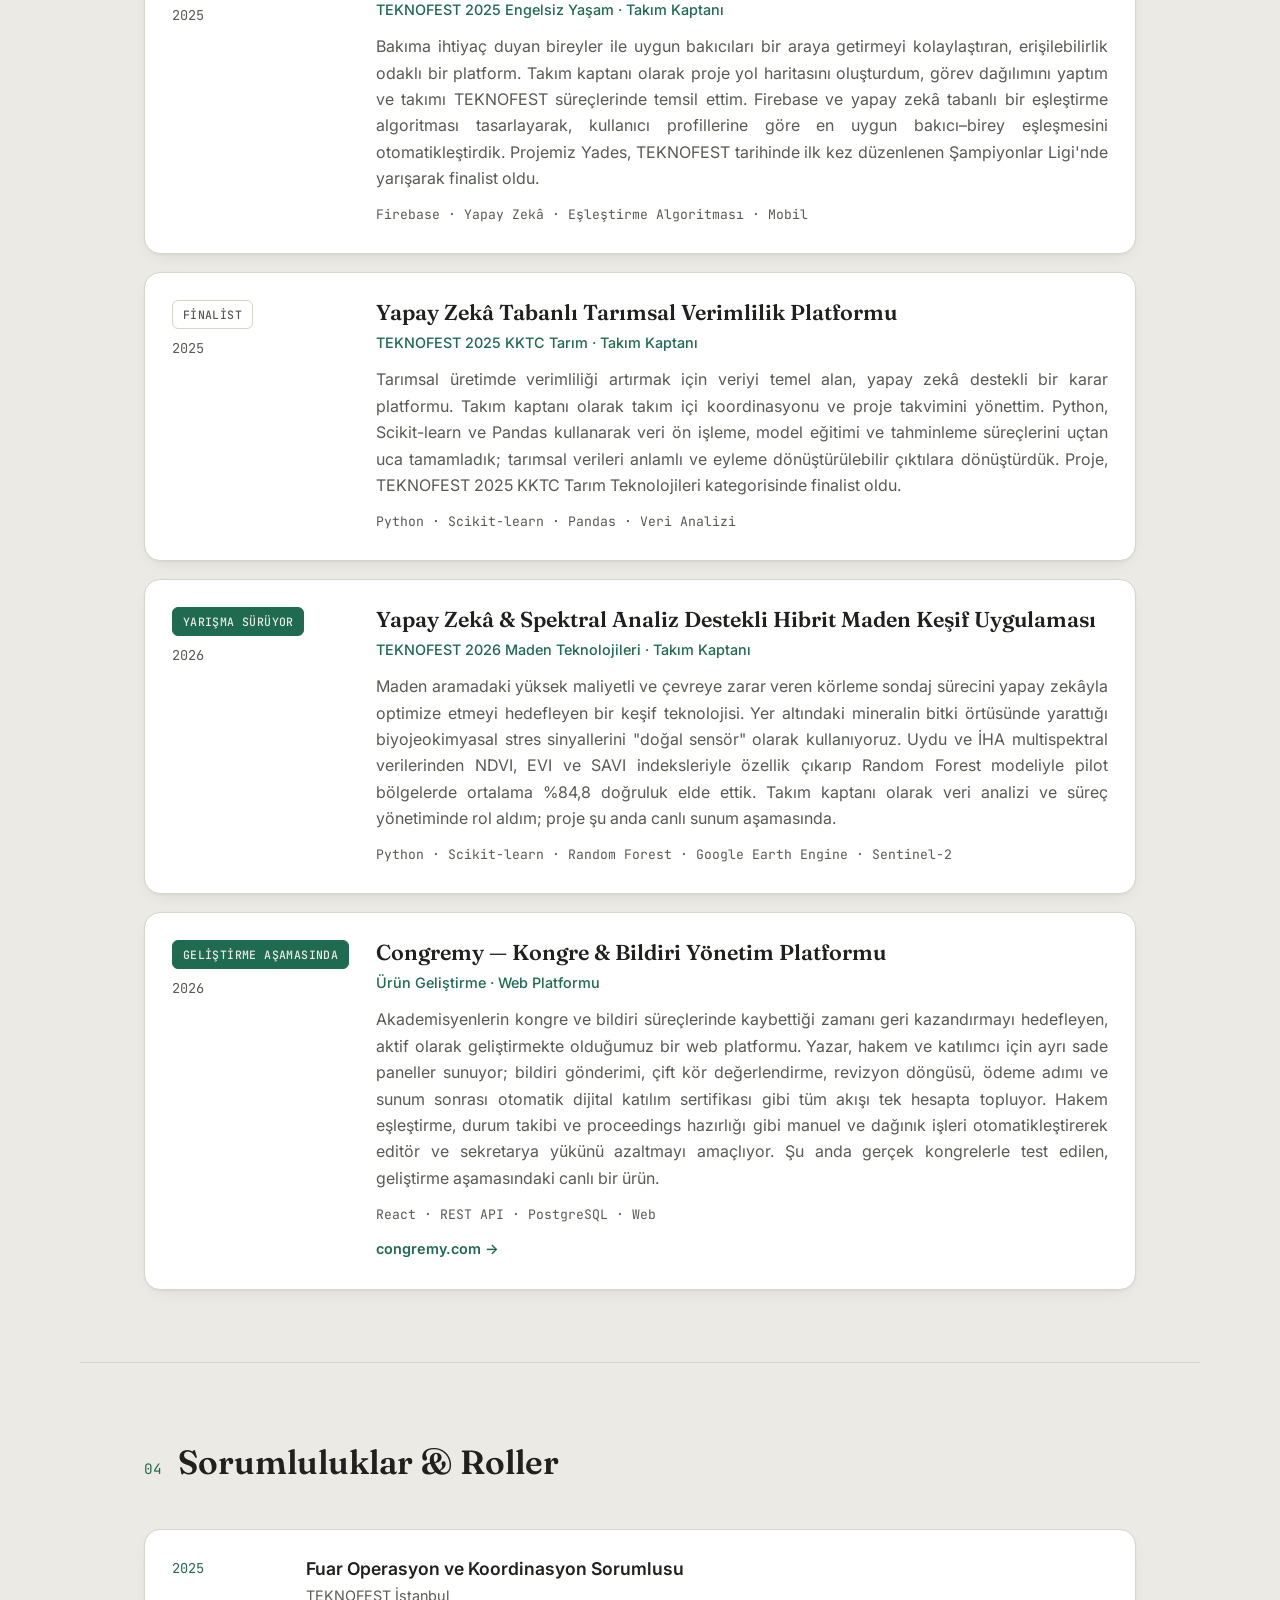
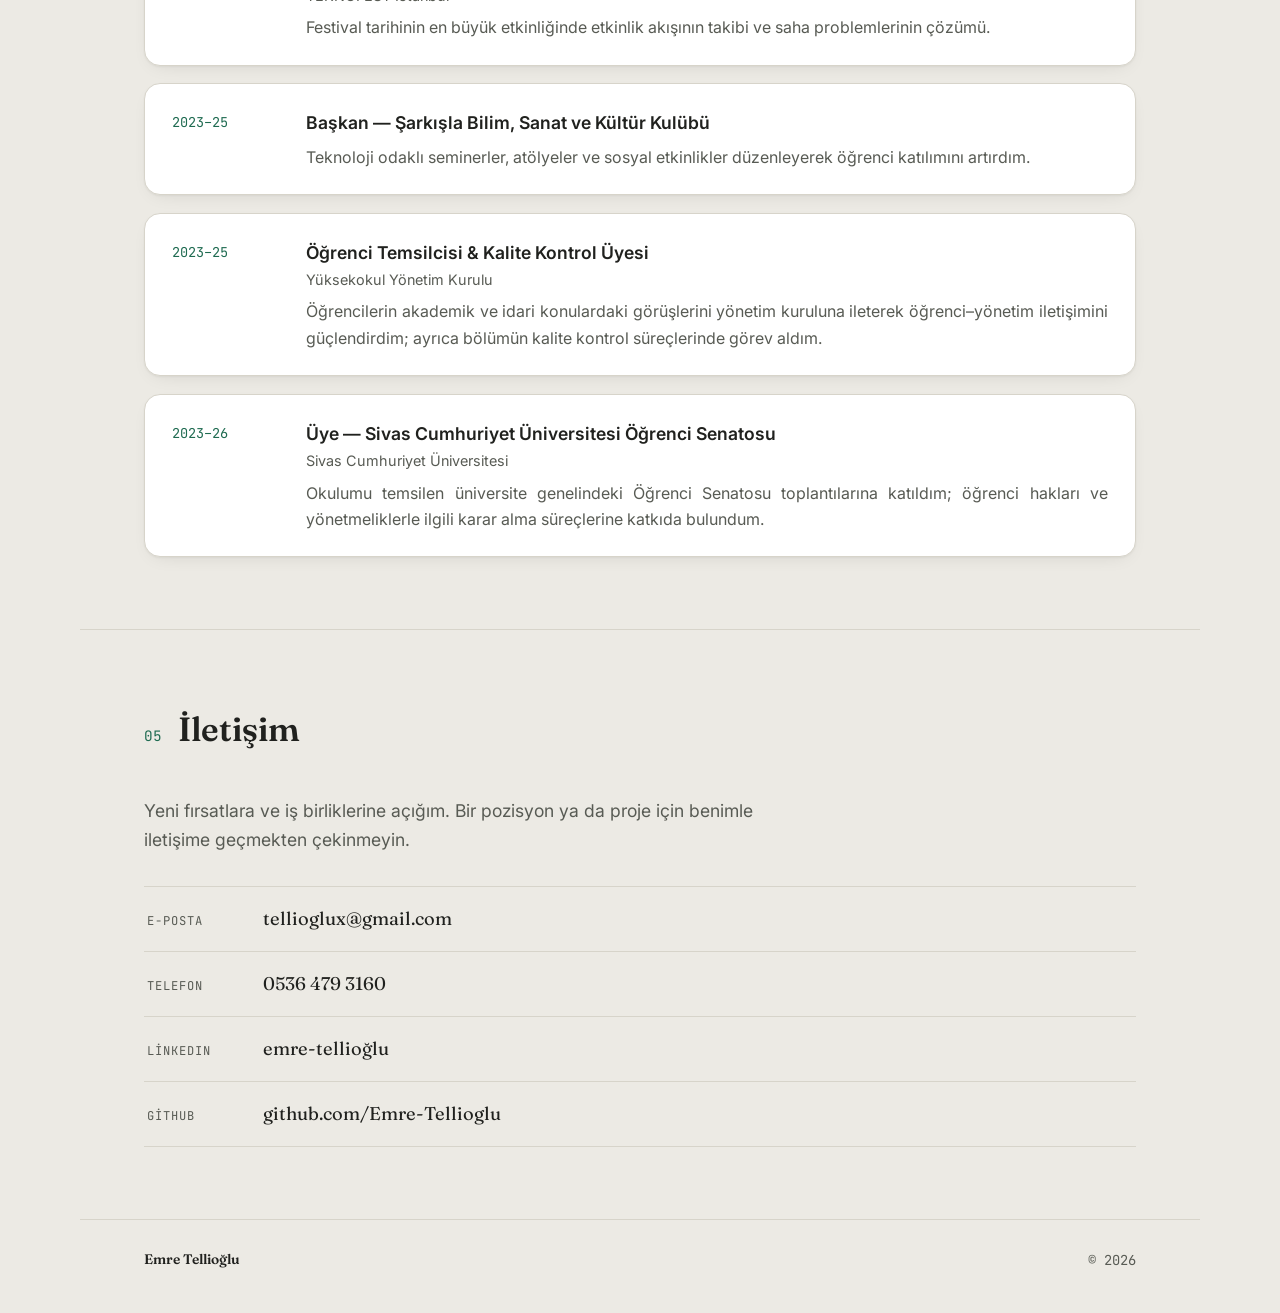
==== commit 3ba7c47c: "Update CV PDF, graduation date, roles; finalize username refs - Replace downloadable CV with latest " ====
--- a/index.html
+++ b/index.html
@@ -97,7 +97,7 @@
           <p class="side__primary">Sivas Cumhuriyet Üniversitesi</p>
           <p class="side__sec" data-i18n="about_edu_dept">Bilişim Sistemleri ve Teknolojileri (Lisans)</p>
           <p class="side__sec">Şarkışla Uygulamalı Bilimler Yüksekokulu</p>
-          <p class="side__meta"><span data-i18n="about_edu_grad">Mezun</span> · 2026 · <span data-i18n="about_gpa">Not ort.</span> 3.34/4.00</p>
+          <p class="side__meta"><span data-i18n="about_edu_grad">Mezuniyet: Haziran 2026</span> · <span data-i18n="about_gpa">Not ort.</span> 3.34/4.00</p>
           <h3 class="side__title" data-i18n="about_lang">Diller</h3>
           <p class="side__sec"><span data-i18n="lang_tr">Türkçe</span> — <span class="muted" data-i18n="lang_tr_lvl">Anadil</span></p>
           <p class="side__sec"><span data-i18n="lang_en">İngilizce</span> — <span class="muted">B1</span></p>
@@ -311,11 +311,11 @@
           </div>
         </li>
         <li class="path__item">
-          <span class="path__year">2023–26</span>
+          <span class="path__year">2023–25</span>
           <div class="path__body">
             <h3 class="path__role" data-i18n="p3_title">Öğrenci Temsilcisi &amp; Kalite Kontrol Üyesi</h3>
-            <p class="path__org">Şarkışla Uygulamalı Bilimler Yüksekokulu</p>
-            <p class="path__desc" data-i18n="p3_desc">Öğrencilerin akademik ve idari konulardaki görüşlerini yönetime ileterek iletişimi güçlendirdim; ayrıca bölümün kalite kontrol süreçlerinde görev aldım.</p>
+            <p class="path__org">Yüksekokul Yönetim Kurulu</p>
+            <p class="path__desc" data-i18n="p3_desc">Öğrencilerin akademik ve idari konulardaki görüşlerini yönetim kuruluna ileterek öğrenci–yönetim iletişimini güçlendirdim; ayrıca bölümün kalite kontrol süreçlerinde görev aldım.</p>
           </div>
         </li>
         <li class="path__item">
